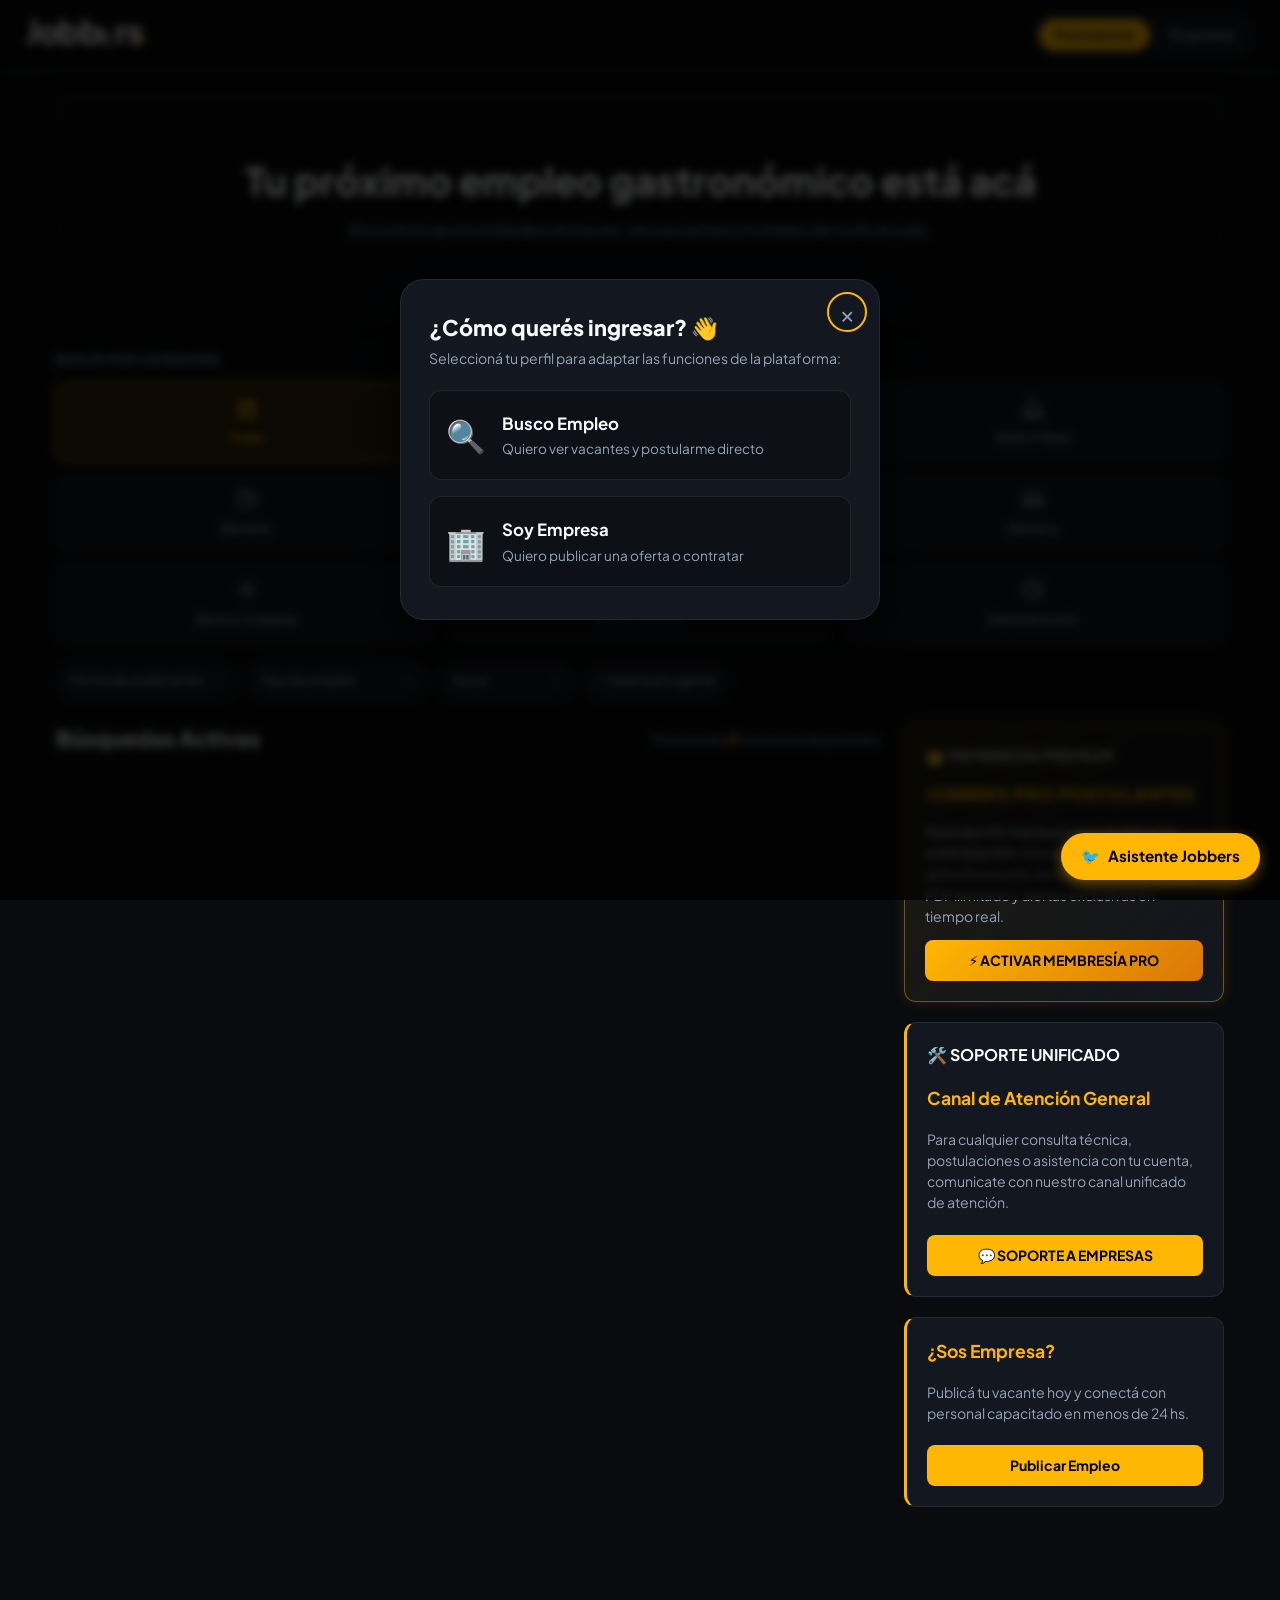
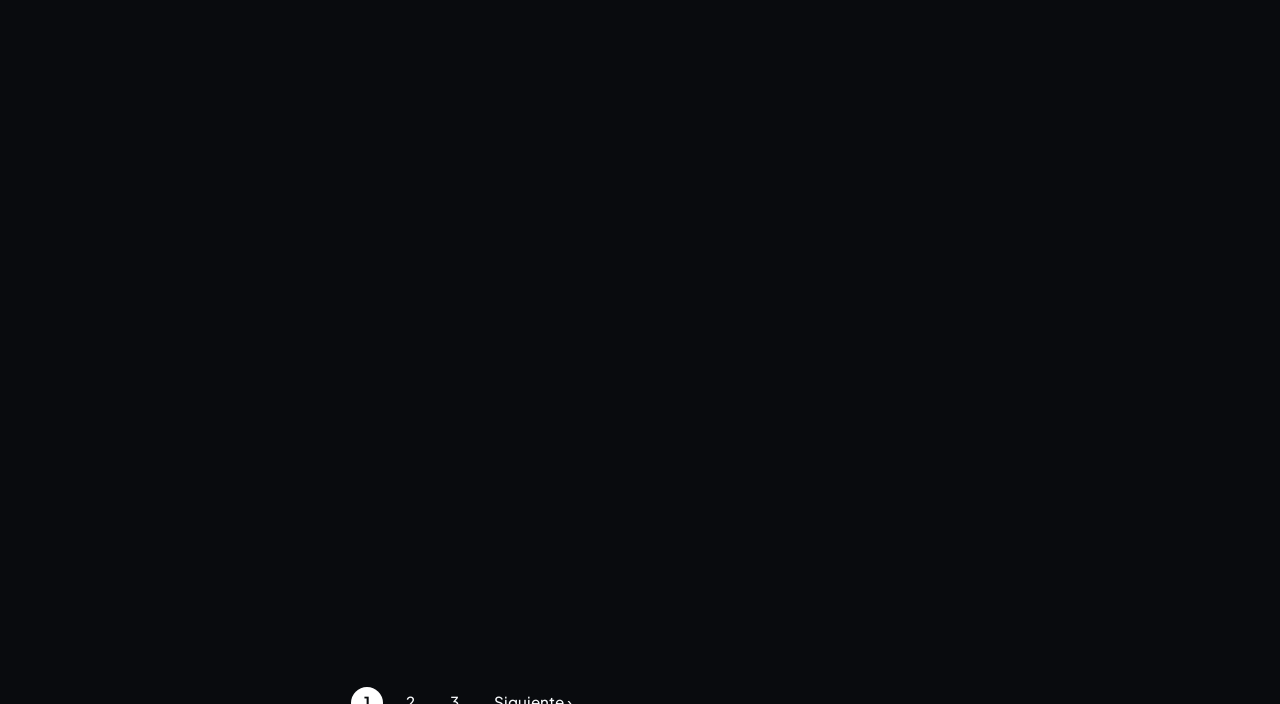
==== index.html @ d23fd9e4 "Update index.html" ====
<!DOCTYPE html>
<html lang="es">
<head>
    <meta charset="UTF-8">
    <meta name="viewport" content="width=device-width, initial-scale=1.0">
    <meta name="theme-color" content="#f59e0b">
    <title>Jobbers | Portal de Empleo Gastronómico en Argentina</title>

    <!-- SEO Meta Tags -->
    <meta name="description" content="Encontrá y publicá empleos gastronómicos en Argentina. Oportunidades en cocina, salón, barismo y más. Conexión rápida entre perfiles y locales.">
    <meta name="robots" content="index, follow">
    <link rel="canonical" href="https://jobbers.com.ar/">
    <link rel="icon" href="favicon.ico" type="image/x-icon">

    <!-- Open Graph / Facebook -->
    <meta property="og:type" content="website">
    <meta property="og:url" content="https://jobbers.com.ar/">
    <meta property="og:title" content="Jobbers - Portal de Empleo Gastronómico">
    <meta property="og:description" content="Conectá con las mejores ofertas laborales o contratá personal calificado para tu local gastronómico.">
    <meta property="og:image" content="https://jobbers.com.ar/img/og-image.jpg">
    <meta property="og:locale" content="es_AR">

    <!-- Twitter -->
    <meta name="twitter:card" content="summary_large_image">
    <meta name="twitter:title" content="Jobbers - Portal de Empleo Gastronómico">
    <meta name="twitter:description" content="Búsquedas activas de empleo y talento gastronómico en Argentina.">
    <meta name="twitter:image" content="https://jobbers.com.ar/img/og-image.jpg">

    <!-- Styles & Fonts -->
    <link rel="preconnect" href="https://fonts.googleapis.com">
    <link rel="preconnect" href="https://fonts.gstatic.com" crossorigin>
    <link href="https://fonts.googleapis.com/css2?family=Plus+Jakarta+Sans:wght@400;500;600;700;800&display=swap" rel="stylesheet">
    <link rel="stylesheet" href="css/styles.css">

    <!-- Schema.org -->
    <script type="application/ld+json">
    {
      "@context": "https://schema.org",
      "@type": "WebSite",
      "name": "Jobbers",
      "url": "https://jobbers.com.ar/"
    }
    </script>
</head>
<body>

    <header class="navbar">
        <!-- LOGO JOBBERS VECTORIAL EXACTO -->
        <a href="/" class="brand-logo" aria-label="Inicio Jobbers">
            <svg class="logo-jobbers-svg" viewBox="0 0 460 110" fill="none" xmlns="http://www.w3.org/2000/svg" role="img" aria-label="Jobbers Logo">
                <!-- Texto "Jobb" -->
                <text x="5" y="82" font-family="'Plus Jakarta Sans', sans-serif" font-weight="800" font-size="94" fill="#FFFFFF" letter-spacing="-2">Jobb</text>
                
                <!-- Letra "e" como Lupa vectorizada con siluetas adentro -->
                <g transform="translate(205, 26)">
                    <!-- Mango de la lupa -->
                    <path d="M 32 44 L 43 58" stroke="#FFFFFF" stroke-width="9" stroke-linecap="round" />
                    <!-- Círculo exterior de la lupa -->
                    <circle cx="21" cy="30" r="15" stroke="#FFFFFF" stroke-width="7" fill="none"/>
                    <!-- Silueta Central de Personas -->
                    <circle cx="21" cy="25" r="3.2" fill="#FFFFFF"/>
                    <path d="M 16 36 C 16 32, 26 32, 26 36 Z" fill="#FFFFFF"/>
                    <!-- Silueta Izquierda -->
                    <circle cx="12" cy="27" r="2.4" fill="#FFFFFF"/>
                    <path d="M 8 35 C 8 32, 16 32, 16 35 Z" fill="#FFFFFF"/>
                    <!-- Silueta Derecha -->
                    <circle cx="30" cy="27" r="2.4" fill="#FFFFFF"/>
                    <path d="M 26 35 C 26 32, 34 32, 34 35 Z" fill="#FFFFFF"/>
                </g>
                
                <!-- Texto "rs" -->
                <text x="262" y="82" font-family="'Plus Jakarta Sans', sans-serif" font-weight="800" font-size="94" fill="#FFFFFF" letter-spacing="-2">rs</text>
                
                <!-- Cuadrado Ámbar final -->
                <rect x="334" y="60" width="16" height="16" fill="#FFB703" rx="2"/>
            </svg>
        </a>

        <div class="mode-switch-container" role="tablist" aria-label="Modo de usuario">
            <button type="button" class="mode-btn active" id="btn-mode-postulante" role="tab" aria-selected="true" aria-controls="view-postulante" data-action="switch-mode" data-mode="postulante">
                Postulantes
            </button>
            <button type="button" class="mode-btn" id="btn-mode-empresa" role="tab" aria-selected="false" aria-controls="view-empresa" data-action="switch-mode" data-mode="empresa">
                Empresas
            </button>
        </div>
    </header>

    <main class="container">

        <!-- VISTA POSTULANTE -->
        <div id="view-postulante" class="view-section active-view" role="tabpanel" aria-labelledby="btn-mode-postulante">

            <section class="hero-postulante">
                <h1>Tu próximo empleo gastronómico está acá</h1>
                <p>Encontrá oportunidades en bares, restaurantes y hoteles de todo el país.</p>
            </section>

            <!-- SECCIÓN CATEGORÍAS -->
            <section class="categories-section" aria-labelledby="cat-title">
                <h2 id="cat-title" class="categories-title">BUSCÁ POR CATEGORÍA</h2>
                <div class="categories-grid" role="toolbar" aria-label="Filtro por categoría">

                    <button type="button" class="category-card active" data-category="todas" aria-pressed="true">
                        <svg class="cat-icon" viewBox="0 0 24 24" fill="none" stroke="currentColor" stroke-width="2" stroke-linecap="round" stroke-linejoin="round" aria-hidden="true">
                            <rect x="3" y="3" width="7" height="7" rx="1"></rect>
                            <rect x="14" y="3" width="7" height="7" rx="1"></rect>
                            <rect x="14" y="14" width="7" height="7" rx="1"></rect>
                            <rect x="3" y="14" width="7" height="7" rx="1"></rect>
                        </svg>
                        <span>Todas</span>
                    </button>

                    <button type="button" class="category-card" data-category="Cocina" aria-pressed="false">
                        <svg class="cat-icon" viewBox="0 0 24 24" fill="none" stroke="currentColor" stroke-width="2" stroke-linecap="round" stroke-linejoin="round" aria-hidden="true">
                            <path d="M18 2v20M6 2v6a3 3 0 0 0 6 0V2M9 11v11"></path>
                        </svg>
                        <span>Cocina</span>
                    </button>

                    <button type="button" class="category-card" data-category="Salón" aria-pressed="false">
                        <svg class="cat-icon" viewBox="0 0 24 24" fill="none" stroke="currentColor" stroke-width="2" stroke-linecap="round" stroke-linejoin="round" aria-hidden="true">
                            <path d="M2 18a10 10 0 0 1 20 0H2z"></path>
                            <path d="M12 4a2 2 0 1 0 0-4 2 2 0 0 0 0 4z"></path>
                            <path d="M4 21h16"></path>
                        </svg>
                        <span>Salón / Mozo</span>
                    </button>

                    <button type="button" class="category-card" data-category="Barismo" aria-pressed="false">
                        <svg class="cat-icon" viewBox="0 0 24 24" fill="none" stroke="currentColor" stroke-width="2" stroke-linecap="round" stroke-linejoin="round" aria-hidden="true">
                            <path d="M17 8h1a4 4 0 1 1 0 8h-1"></path>
                            <path d="M3 8h14v9a4 4 0 0 1-4 4H7a4 4 0 0 1-4-4V8z"></path>
                            <line x1="6" y1="2" x2="6" y2="4"></line>
                            <line x1="10" y1="2" x2="10" y2="4"></line>
                            <line x1="14" y1="2" x2="14" y2="4"></line>
                        </svg>
                        <span>Barismo</span>
                    </button>

                    <button type="button" class="category-card" data-category="Bartender" aria-pressed="false">
                        <svg class="cat-icon" viewBox="0 0 24 24" fill="none" stroke="currentColor" stroke-width="2" stroke-linecap="round" stroke-linejoin="round" aria-hidden="true">
                            <polygon points="12 15 3 3 21 3 12 15"></polygon>
                            <line x1="12" y1="15" x2="12" y2="21"></line>
                            <line x1="8" y1="21" x2="16" y2="21"></line>
                        </svg>
                        <span>Bartender</span>
                    </button>

                    <button type="button" class="category-card" data-category="Delivery" aria-pressed="false">
                        <svg class="cat-icon" viewBox="0 0 24 24" fill="none" stroke="currentColor" stroke-width="2" stroke-linecap="round" stroke-linejoin="round" aria-hidden="true">
                            <circle cx="5.5" cy="17.5" r="2.5"></circle>
                            <circle cx="18.5" cy="17.5" r="2.5"></circle>
                            <path d="M15 6h4l3 5v7h-2"></path>
                            <path d="M9 17.5h7"></path>
                            <path d="M3 17.5H2V10l3-4h6v11.5"></path>
                        </svg>
                        <span>Delivery</span>
                    </button>

                    <button type="button" class="category-card" data-category="Limpieza" aria-pressed="false">
                        <svg class="cat-icon" viewBox="0 0 24 24" fill="none" stroke="currentColor" stroke-width="2" stroke-linecap="round" stroke-linejoin="round" aria-hidden="true">
                            <path d="M12 3v3m0 12v3M3 12h3m12 0h3"></path>
                            <path d="M12 7.5a4.5 4.5 0 1 0 0 9 4.5 4.5 0 0 0 0-9z"></path>
                        </svg>
                        <span>Bacha / Limpieza</span>
                    </button>

                    <button type="button" class="category-card" data-category="RRHH" aria-pressed="false">
                        <svg class="cat-icon" viewBox="0 0 24 24" fill="none" stroke="currentColor" stroke-width="2" stroke-linecap="round" stroke-linejoin="round" aria-hidden="true">
                            <rect x="2" y="7" width="20" height="14" rx="2" ry="2"></rect>
                            <path d="M16 21V5a2 2 0 0 0-2-2h-4a2 2 0 0 0-2 2v16"></path>
                        </svg>
                        <span>RRHH / Gestión</span>
                    </button>

                    <button type="button" class="category-card" data-category="Administración" aria-pressed="false">
                        <svg class="cat-icon" viewBox="0 0 24 24" fill="none" stroke="currentColor" stroke-width="2" stroke-linecap="round" stroke-linejoin="round" aria-hidden="true">
                            <path d="M21.21 15.89A10 10 0 1 1 8 2.83"></path>
                            <path d="M22 12A10 10 0 0 0 12 2v10z"></path>
                        </svg>
                        <span>Administración</span>
                    </button>

                </div>
            </section>

            <!-- BARRA DE FILTROS ESTILO CHIPS -->
            <div class="jobbers-filters-bar" id="bar-filtros-chips">
                <select id="filtro-fecha" class="chip-select" aria-label="Filtrar por fecha de publicación">
                    <option value="todas">Fecha de publicación</option>
                    <option value="24h">Últimas 24 horas</option>
                    <option value="7d">Última semana</option>
                    <option value="30d">Último mes</option>
                </select>

                <select id="filtro-jornada" class="chip-select" aria-label="Filtrar por tipo de empleo">
                    <option value="todas">Tipo de empleo</option>
                    <option value="full time">Full Time</option>
                    <option value="part time">Part Time</option>
                    <option value="fines de semana">Fines de Semana</option>
                    <option value="por turno">Por Turno / A convenir</option>
                    <option value="eventual">Eventual / Extra</option>
                </select>

                <select id="filtro-turno" class="chip-select" aria-label="Filtrar por turno">
                    <option value="todos">Turno</option>
                    <option value="mañana">Turno Mañana</option>
                    <option value="tarde">Turno Tarde</option>
                    <option value="noche">Turno Noche</option>
                    <option value="cortado">Turno Cortado</option>
                    <option value="rotativo">Rotativo</option>
                    <option value="convenir">A convenir</option>
                </select>

                <button type="button" id="chip-urgente" class="chip-btn" data-active="false">
                    ⚡ Solicitud urgente
                </button>

                <button type="button" id="btn-limpiar-chips" class="chip-btn chip-btn-reset" style="display: none;">
                    ✕ Limpiar filtros
                </button>
            </div>

            <!-- BÚSQUEDAS ACTIVAS & SIDEBAR -->
            <div class="main-layout">
                <div class="jobs-container">
                    <div class="jobs-header">
                        <h2>Búsquedas Activas</h2>
                        <span class="jobs-count">Mostrando <strong id="cant-vacantes">0</strong> vacantes disponibles</span>
                    </div>

                    <div class="job-list" id="grid-vacantes" aria-live="polite" aria-busy="false"></div>

                    <!-- CONTENEDOR DE PAGINACIÓN -->
                    <nav class="pagination-container" id="pagination-container" aria-label="Paginación de vacantes"></nav>
                </div>

                <aside class="sidebar">

                    <!-- WIDGET MEMBRESÍA PREMIUM POSTULANTES -->
                    <div class="sidebar-widget widget-pro">
                        <span class="badge-pro">👑 MEMBRESÍA PREMIUM</span>
                        <h3 class="pro-title">JOBBERS PRO POSTULANTES</h3>
                        <p class="pro-text">
                            <strong>Suscripción mensual para acelerar tu contratación:</strong> Ubicación prioritaria en la grilla destacada, acceso al Creador de CV PDF ilimitado y alertas exclusivas en tiempo real.
                        </p>
                        <a href="https://wa.me/5493513080197?text=Hola!%20Quiero%20activar%20la%20Membres%C3%ADa%20Premium%20Jobbers%20Pro" 
                           target="_blank" 
                           rel="noopener noreferrer" 
                           class="btn-destacar-pro">
                            ⚡ ACTIVAR MEMBRESÍA PRO
                        </a>
                    </div>

                    <!-- SOPORTE UNIFICADO (SOPORTE A EMPRESAS) -->
                    <div class="sidebar-widget widget-accent-amber">
                        <span class="badge-pro badge-amber font-bold">🛠️ SOPORTE UNIFICADO</span>
                        <h3 class="text-amber mb-1 text-md mt-1">Canal de Atención General</h3>
                        <p class="text-secondary text-sm mb-2">
                            Para cualquier consulta técnica, postulaciones o asistencia con tu cuenta, comunicate con nuestro canal unificado de atención.
                        </p>
                        <a href="https://wa.me/5493513080197?text=Hola%2C%20necesito%20asistencia%20en%20Jobbers." target="_blank" rel="noopener noreferrer" class="btn-amber btn-block text-center font-bold">
                            💬 SOPORTE A EMPRESAS
                        </a>
                    </div>

                    <div class="sidebar-widget widget-accent-amber">
                        <h3 class="text-amber mb-1 text-md">¿Sos Empresa?</h3>
                        <p class="text-secondary text-sm mb-2">Publicá tu vacante hoy y conectá con personal capacitado en menos de 24 hs.</p>
                        <button type="button" class="btn-amber btn-block" data-action="switch-mode" data-mode="empresa">Publicar Empleo</button>
                    </div>

                </aside>
            </div>

            <section class="banner-patrocinado">
                <span class="tag-patrocinado">ESPACIO PATROCINADO / DESTACADO</span>
                <h3 class="titulo-patrocinado">¡Promocioná tus cursos, indumentaria o herramientas gastronómicas acá!</h3>
                <p class="bajada-patrocinado">Llegá de forma directa a cientos de restaurantes, bares y cocineros de Córdoba.</p>
                <a href="https://wa.me/5493513080197?text=Hola!%20Quisiera%20consultar%20sobre%20los%20espacios%20publicitarios%20en%20Jobbers" 
                   target="_blank" 
                   rel="noopener noreferrer" 
                   class="btn-consultar-publicidad">
                    💬 CONSULTAR ESPACIO PUBLICITARIO
                </a>
            </section>

            <div class="adsense-placeholder mt-4 mb-4" role="region" aria-label="Publicidad patrocinada">
                [ Anuncio AdSense ]
            </div>

            <section class="blog-section">
                <div class="blog-header">
                    <h3>Blog & Recursos Gastronómicos</h3>
                    <a href="blog.html" class="text-amber font-semibold text-sm">Ver todos los artículos &rarr;</a>
                </div>

                <div class="blog-grid">
                    <article class="blog-card">
                        <div>
                            <span class="blog-tag">Consejos CV</span>
                            <h4>Cómo armar un CV gastronómico de alto impacto</h4>
                            <p>Destacá tus habilidades clave en cocina, barra o salón para conseguir entrevistas más rápido.</p>
                        </div>
                        <a href="blog.html" class="blog-read-more" aria-label="Leer más sobre cómo armar un CV gastronómico">Leer artículo &rarr;</a>
                    </article>

                    <article class="blog-card">
                        <div>
                            <span class="blog-tag">Entrevistas</span>
                            <h4>Claves para responder con éxito la prueba técnica en cocina</h4>
                            <p>Estrategias efectivas para desenvolverte bajo presión durante una prueba en servicio real.</p>
                        </div>
                        <a href="blog.html" class="blog-read-more" aria-label="Leer más sobre claves de prueba técnica">Leer artículo &rarr;</a>
                    </article>

                    <article class="blog-card">
                        <div>
                            <span class="blog-tag">Novedades</span>
                            <h4>Guía de sueldos y escalas salariales del rubro</h4>
                            <p>Conocé los valores de referencia actualizados para cada puesto y especialidad del sector.</p>
                        </div>
                        <a href="blog.html" class="blog-read-more" aria-label="Leer más sobre guía de sueldos">Leer artículo &rarr;</a>
                    </article>
                </div>
            </section>

        </div>

        <!-- VISTA EMPRESA -->
        <div id="view-empresa" class="view-section" role="tabpanel" aria-labelledby="btn-mode-empresa" hidden>

            <section class="hero-empresa">
                <div>
                    <h2 class="text-xl mb-1">Contratá personal gastronómico calificado rápido</h2>
                    <p class="text-secondary mb-2">Publicá tus ofertas de empleo y accedé a la base de perfiles verificados de tu ciudad.</p>
                    <ul class="text-secondary text-sm pl-4">
                        <li>Publicación express en 2 minutos.</li>
                        <li>Contacto directo por WhatsApp con candidatos.</li>
                        <li>Servicios PRO: Vacantes Fijadas, Solicitud Urgente y Difusión Express.</li>
                    </ul>
                </div>

                <div class="express-form-card">
                    <h3>Publicación Rápida</h3>
                    <p class="text-sm text-secondary mb-2">Publicá tu búsqueda en segundos sin crear cuenta ni formularios largos.</p>

                    <form id="form-publicacion-express" class="flex-col gap-2" action="publicar_vacante.php" method="POST">
                        <div>
                            <label for="exp-empresa" class="sr-only">Nombre de tu local o establecimiento gastronómico</label>
                            <input type="text" id="exp-empresa" name="empresa" class="input-dark w-full" placeholder="Nombre de tu local / Gastronómico" required aria-required="true" autocomplete="organization">
                        </div>

                        <div>
                            <label for="exp-telefono" class="sr-only">Número de WhatsApp de contacto</label>
                            <input type="tel" id="exp-telefono" name="telefono" class="input-dark w-full" placeholder="Tu WhatsApp de contacto (ej: 3511234567)" required aria-required="true" autocomplete="tel" inputmode="tel">
                        </div>

                        <!-- SELECTOR MEJORADO DE PUESTOS -->
                        <div>
                            <label for="exp-puesto" class="sr-only">Seleccionar puesto requerido</label>
                            <select id="exp-puesto" name="puesto" class="input-dark w-full" required aria-required="true">
                                <option value="" disabled selected>Puesto que necesitás</option>
                                
                                <optgroup label="👨‍🍳 Cocina y Producción">
                                    <option value="Chef / Chef Ejecutivo">Chef / Chef Ejecutivo</option>
                                    <option value="Cocinero / Cocinera">Cocinero / Cocinera</option>
                                    <option value="Ayudante de Cocina">Ayudante de Cocina</option>
                                    <option value="Pizzero / Maestro Pastero">Pizzero / Maestro Pastero</option>
                                    <option value="Parrillero">Parrillero</option>
                                    <option value="SushiMan / SushiWoman">SushiMan / SushiWoman</option>
                                    <option value="Pastelero / Panadero">Pastelero / Panadero</option>
                                </optgroup>

                                <optgroup label="🍷 Salón y Atención">
                                    <option value="Mozo / Camarera">Mozo / Camarera</option>
                                    <option value="Comis / Adicionista">Comis / Adicionista</option>
                                    <option value="Hostess / Recepcionista">Hostess / Recepcionista</option>
                                    <option value="Cajero / Atención al Público">Cajero / Atención al Público</option>
                                </optgroup>

                                <optgroup label="☕ Barra y Bebidas">
                                    <option value="Bartender / Barman">Bartender / Barman</option>
                                    <option value="Barista">Barista</option>
                                    <option value="Barback / Ayudante de Barra">Barback / Ayudante de Barra</option>
                                </optgroup>

                                <optgroup label="🧹 Operaciones y Servicios">
                                    <option value="Bachero / Limpieza">Bachero / Limpieza</option>
                                    <option value="Delivery / Cadete">Delivery / Cadete</option>
                                    <option value="Personal de Mantenimiento">Personal de Mantenimiento</option>
                                </optgroup>

                                <optgroup label="💼 Gestión y Administración">
                                    <option value="Encargado / Mánager">Encargado / Mánager</option>
                                    <option value="Jefe de Salón / Maitre">Jefe de Salón / Maitre</option>
                                    <option value="Control de Stock / Compras">Control de Stock / Compras</option>
                                </optgroup>

                                <optgroup label="📌 Otros">
                                    <option value="Otro puesto">Otro puesto (especificar en descripción)</option>
                                </optgroup>
                            </select>
                        </div>

                        <!-- SELECTOR MEJORADO DE ZONAS -->
                        <div>
                            <label for="exp-zona" class="sr-only">Seleccionar zona o barrio</label>
                            <select id="exp-zona" name="zona" class="input-dark w-full" required aria-required="true">
                                <option value="" disabled selected>Zona / Barrio</option>
                                
                                <optgroup label="📍 Córdoba Capital - Centro y Corredor Gastronómico">
                                    <option value="Nueva Córdoba">Nueva Córdoba</option>
                                    <option value="Güemes">Güemes</option>
                                    <option value="Centro">Centro</option>
                                    <option value="General Paz">General Paz</option>
                                    <option value="Alta Córdoba">Alta Córdoba</option>
                                </optgroup>

                                <optgroup label="📍 Córdoba Capital - Zona Norte">
                                    <option value="Cerro de las Rosas / Urca">Cerro de las Rosas / Urca</option>
                                    <option value="Argüello / Villa Belgrano">Argüello / Villa Belgrano</option>
                                    <option value="Los Boulevards / Recta Martinoli">Los Boulevards / Recta Martinoli</option>
                                </optgroup>

                                <optgroup label="📍 Córdoba Capital - Oeste, Sur y Este">
                                    <option value="Alberdi / Alto Alberdi">Alberdi / Alto Alberdi</option>
                                    <option value="Barrio Jardín / San Fernando">Barrio Jardín / San Fernando</option>
                                    <option value="San Vicente / Empalme">San Vicente / Empalme</option>
                                </optgroup>

                                <optgroup label="⛰️ Sierras Chicas">
                                    <option value="Villa Allende">Villa Allende</option>
                                    <option value="Mendiolaza / Unquillo">Mendiolaza / Unquillo</option>
                                    <option value="La Calera">La Calera</option>
                                </optgroup>

                                <optgroup label="⛰️ Valle de Punilla">
                                    <option value="Villa Carlos Paz">Villa Carlos Paz</option>
                                    <option value="Santa María de Punilla / Cosquín">Santa María de Punilla / Cosquín</option>
                                    <option value="La Falda / Valle Hermoso">La Falda / Valle Hermoso</option>
                                </optgroup>

                                <optgroup label="📌 Otras Zonas">
                                    <option value="Gran Córdoba / Interior">Gran Córdoba / Interior de la provincia</option>
                                    <option value="Otra zona / Barrio">Otra zona no expresada</option>
                                </optgroup>
                            </select>
                        </div>

                        <div class="flex-row gap-1">
                            <div class="flex-1">
                                <label for="exp-turno" class="sr-only">Seleccionar turno</label>
                                <select id="exp-turno" name="turno" class="input-dark w-full" required aria-required="true">
                                    <option value="" disabled selected>Turno</option>
                                    <option value="Turno Mañana">Turno Mañana</option>
                                    <option value="Turno Tarde">Turno Tarde</option>
                                    <option value="Turno Noche">Turno Noche</option>
                                    <option value="Turno Cortado">Turno Cortado</option>
                                    <option value="Rotativo">Rotativo</option>
                                    <option value="Otro / A convenir">Otro / A convenir</option>
                                </select>
                            </div>

                            <div class="flex-1">
                                <label for="exp-jornada" class="sr-only">Seleccionar tipo de jornada</label>
                                <select id="exp-jornada" name="jornada" class="input-dark w-full" required aria-required="true">
                                    <option value="" disabled selected>Jornada</option>
                                    <option value="Full Time">Full Time</option>
                                    <option value="Part Time">Part Time</option>
                                    <option value="Fines de Semana">Fines de Semana</option>
                                    <option value="Eventual / Extra">Eventual / Extra</option>
                                    <option value="Otra / A convenir">Otra / A convenir</option>
                                </select>
                            </div>
                        </div>

                        <div>
                            <label for="exp-descripcion" class="sr-only">Detalles o requisitos de la propuesta</label>
                            <textarea id="exp-descripcion" name="descripcion" class="input-dark w-full" rows="3" placeholder="Detalles de la búsqueda / Requisitos (Opcional)"></textarea>
                        </div>

                        <div class="checkbox-pro-option mt-1">
                            <label class="flex-row items-center gap-1 text-xs text-amber cursor-pointer">
                                <input type="checkbox" name="solicitud_urgente" value="1">
                                <span>⚡ Marcar como Solicitud Urgente (Destacado Pro)</span>
                            </label>
                        </div>

                        <button type="submit" class="btn-amber w-full mt-1 font-bold p-3">Publicar Búsqueda 🚀</button>
                    </form>
                </div>
            </section>

            <section id="seccion-talentos" class="mt-4">
                <div class="flex-row justify-between items-center mb-2">
                    <h3>Talento Gastronómico Disponible</h3>
                    <span class="badge-pro text-xs">GRILLA TALENTO PRO</span>
                </div>

                <div class="talent-grid">
                    <article class="talent-card card-pro">
                        <span class="talent-badge-pro">TALENTO PRO</span>
                        <div class="talent-avatar">
                            <img src="img/talentos/Mariano G..webp" alt="Foto de Mariano G." loading="lazy" decoding="async" onerror="this.onerror=null; this.src='https://ui-avatars.com/api/?name=Mariano+G&background=1e293b&color=f59e0b&bold=true';">
                        </div>
                        <h4>Mariano G.</h4>
                        <p class="text-xs text-amber">Jefe de Cocina / Chef</p>
                        <p class="text-xs text-secondary mt-1">8 años de exp. • CABA</p>
                        <button type="button" class="btn-green w-full mt-2 text-xs p-1 btn-ver-talento" data-talent-id="mariano-g" aria-label="Ver perfil completo de Mariano G.">Ver Perfil</button>
                    </article>

                    <article class="talent-card card-pro">
                        <span class="talent-badge-pro">TALENTO PRO</span>
                        <div class="talent-avatar">
                            <img src="img/talentos/Sofia R..webp" alt="Foto de Sofia R." loading="lazy" decoding="async" onerror="this.onerror=null; this.src='https://ui-avatars.com/api/?name=Sofia+R&background=1e293b&color=f59e0b&bold=true';">
                        </div>
                        <h4>Sofia R.</h4>
                        <p class="text-xs text-amber">Barista Profesional</p>
                        <p class="text-xs text-secondary mt-1">Arte latte, Arte en café • Córdoba</p>
                        <button type="button" class="btn-green w-full mt-2 text-xs p-1 btn-ver-talento" data-talent-id="sofia-r" aria-label="Ver perfil completo de Sofia R.">Ver Perfil</button>
                    </article>

                    <article class="talent-card">
                        <div class="talent-avatar">
                            <img src="img/talentos/Lucas P..avif" alt="Foto de Lucas P." loading="lazy" decoding="async" onerror="this.onerror=null; this.src='https://ui-avatars.com/api/?name=Lucas+P&background=1e293b&color=f59e0b&bold=true';">
                        </div>
                        <h4>Lucas P.</h4>
                        <p class="text-xs text-amber">Encargado / Bartender</p>
                        <p class="text-xs text-secondary mt-1">Manejo de caja y stock • Rosario</p>
                        <button type="button" class="btn-green w-full mt-2 text-xs p-1 btn-ver-talento" data-talent-id="lucas-p" aria-label="Ver perfil completo de Lucas P.">Ver Perfil</button>
                    </article>
                </div>
            </section>

            <section class="banner-patrocinado mt-4">
                <span class="tag-patrocinado">ESPACIO PATROCINADO / DESTACADO</span>
                <h3 class="titulo-patrocinado">¡Promocioná tu equipamiento, vajilla o insumos para gastronomía!</h3>
                <p class="bajada-patrocinado">Conectá de forma directa con los dueños, gerentes y encargados de restaurantes y bares de Córdoba.</p>
                <a href="https://wa.me/5493513080197?text=Hola!%20Quisiera%20consultar%20sobre%20los%20espacios%20publicitarios%20en%20Jobbers" 
                   target="_blank" 
                   rel="noopener noreferrer" 
                   class="btn-consultar-publicidad">
                    💬 CONSULTAR ESPACIO PUBLICITARIO
                </a>
            </section>

            <section class="empresa-bottom-grid mt-4">
                <!-- WIDGET MEMBRESÍA PREMIUM EMPRESAS -->
                <div class="sidebar-widget widget-accent-green">
                    <span class="badge-pro badge-green font-bold">⭐ PLANES & MEMBRESÍAS B2B</span>
                    <h3 class="text-green mb-1 text-md mt-1">Membresía Corporativa Premium</h3>
                    <p class="text-secondary text-sm mb-2">
                        <strong>Suscripción exclusiva para gastronómicos:</strong> vacantes fijadas en portada, difusión prioritaria 24 hs y reclutamiento a medida para tu local.
                    </p>
                    <a href="https://wa.me/5493513080197?text=Hola%2C%20quisiera%20consultar%20las%20membres%C3%ADas%20premium%20y%20planes%20para%20Empresas." 
                       target="_blank" 
                       rel="noopener noreferrer" 
                       class="btn-green btn-block text-center font-bold mb-2">
                        VER PLANES PREMIUM
                    </a>
                </div>

                <!-- SOPORTE A EMPRESAS (CANAL UNIFICADO) -->
                <div class="sidebar-widget widget-accent-green">
                    <span class="badge-pro badge-green font-bold">🛠️ SOPORTE TÉCNICO B2B</span>
                    <h3 class="text-green mb-1 text-md mt-1">Asistencia Directa a Empleadores</h3>
                    <p class="text-secondary text-sm mb-2">
                        ¿Dudas al publicar tu aviso, gestionar candidatos o requerir facturación? Contactate con nuestro canal unificado al instante.
                    </p>
                    <a href="https://wa.me/5493513080197?text=Hola%2C%20soy%20una%20Empresa%20y%20necesito%20asistencia%20en%20Jobbers." 
                       target="_blank" 
                       rel="noopener noreferrer" 
                       class="btn-green btn-block text-center font-bold">
                        💬 SOPORTE A EMPRESAS
                    </a>
                </div>
            </section>

        </div>

        <!-- SECCIÓN QUIÉNES SOMOS -->
        <section class="quienes-somos-section mt-4 mb-4" id="quienes-somos" aria-labelledby="quienes-somos-title">
            <div class="quienes-somos-container text-center mb-3">
                <span class="badge-pro badge-amber font-bold">SOBRE NOSOTROS</span>
                <h2 id="quienes-somos-title" class="text-xl text-amber mt-1">Impulsando el Ecosistema Gastronómico</h2>
                <p class="text-secondary text-sm max-w-2xl mx-auto mt-1">
                    Nacimos para transformar la búsqueda de empleo y la contratación en el sector gastronómico, eliminando intermediarios y conectando talento real con locales gastronómicos.
                </p>
            </div>

            <div class="quienes-somos-grid">
                <div class="quienes-card">
                    <div class="quienes-icon" aria-hidden="true">🎯</div>
                    <h3>Nuestra Misión</h3>
                    <p>Agilizar las contrataciones en cocinas, salones y barras mediante un proceso simple, directo y adaptado al ritmo de la gastronomía actual.</p>
                </div>

                <div class="quienes-card">
                    <div class="quienes-icon" aria-hidden="true">🤝</div>
                    <h3>Contacto Directo</h3>
                    <p>Eliminamos los formularios eternos: conectamos a los postulantes directamente por WhatsApp con los encargados y dueños de locales.</p>
                </div>

                <div class="quienes-card">
                    <div class="quienes-icon" aria-hidden="true">🔥</div>
                    <h3>100% Especializados</h3>
                    <p>No somos un portal multirrubro generalista. Entendemos los turnos, puestos y exigencias específicas del sector gastronómico.</p>
                </div>
            </div>
        </section>

    </main>

    <!-- FOOTER MODULAR ESTRUCTURADO -->
    <footer class="jobbers-footer">
        <div class="footer-container">
            <div class="footer-col">
                <h3 class="footer-title">Para Postulantes</h3>
                <ul class="footer-links">
                    <li><a href="#grid-vacantes" data-action="buscar-empleos">Buscar Empleos</a></li>
                    <li><a href="#" data-action="cargar-cv">Creador de CV PDF</a></li>
                    <li><a href="https://wa.me/5493513080197?text=Hola!%20Quiero%20sumarme%20a%20Jobbers%20Pro" target="_blank" rel="noopener noreferrer">Jobbers Pro Postulantes</a></li>
                    <li><a href="blog.html" data-action="consejos-entrevista">Consejos de Entrevista</a></li>
                </ul>
            </div>

            <div class="footer-col">
                <h3 class="footer-title">Para Empresas</h3>
                <ul class="footer-links">
                    <li><a href="#form-publicacion-express" data-action="publicar-vacantes">Publicar Vacantes</a></li>
                    <li><a href="#seccion-talentos" data-action="buscar-talentos">Grilla de Talentos Pro</a></li>
                    <li><a href="https://wa.me/5493513080197?text=Hola!%20Quiero%20consultar%20los%20planes%20de%20reclutamiento%20Pro" target="_blank" rel="noopener noreferrer">Planes de Reclutamiento</a></li>
                </ul>
            </div>

            <div class="footer-col">
                <h3 class="footer-title">Soporte & Recursos</h3>
                <ul class="footer-links">
                    <li><a href="#quienes-somos">Quiénes Somos</a></li>
                    <li><a href="blog.html" data-action="blog">Blog Gastronómico</a></li>
                    <li><a href="#" data-action="centro-ayuda">Centro de Ayuda</a></li>
                    <li><a href="https://wa.me/5493513080197?text=Contacto%20B2B%20Jobbers" target="_blank" rel="noopener noreferrer">Soporte a Empresas</a></li>
                    <li><a href="#" data-action="terminos">Términos y Condiciones</a></li>
                </ul>
            </div>
        </div>
    </footer>

    <nav class="bottom-nav" aria-label="Navegación inferior móvil">
        <button type="button" class="bottom-nav-item active" aria-selected="true" data-action="switch-mode" data-mode="postulante">
            <span aria-hidden="true">🔍</span>
            <span>Buscar</span>
        </button>
        <button type="button" class="bottom-nav-item" aria-selected="false" data-action="switch-mode" data-mode="empresa">
            <span aria-hidden="true">📢</span>
            <span>Publicar</span>
        </button>
        <a href="blog.html" class="bottom-nav-item">
            <span aria-hidden="true">📰</span>
            <span>Blog</span>
        </a>
    </nav>

    <!-- Modal Selector de Perfil -->
    <div id="modal-role-selector" class="modal-overlay" role="dialog" aria-modal="true" aria-labelledby="modal-role-title" hidden>
        <div class="modal-box modal-welcome-card">
            <button type="button" class="modal-close-btn" id="btn-close-role-modal" aria-label="Cerrar modal de selección">&times;</button>
            
            <h2 id="modal-role-title" class="welcome-title">¿Cómo querés ingresar? 👋</h2>
            <p class="welcome-subtitle">Seleccioná tu perfil para adaptar las funciones de la plataforma:</p>

            <div class="modal-welcome-options">
                <button type="button" class="welcome-option-card" data-action="init-mode" data-mode="postulante" data-role="postulante">
                    <span class="welcome-option-icon" aria-hidden="true">🔍</span>
                    <div class="welcome-option-content">
                        <span class="welcome-option-title">Busco Empleo</span>
                        <span class="welcome-option-desc">Quiero ver vacantes y postularme directo</span>
                    </div>
                </button>

                <button type="button" class="welcome-option-card" data-action="init-mode" data-mode="empresa" data-role="empresa">
                    <span class="welcome-option-icon" aria-hidden="true">🏢</span>
                    <div class="welcome-option-content">
                        <span class="welcome-option-title">Soy Empresa</span>
                        <span class="welcome-option-desc">Quiero publicar una oferta o contratar</span>
                    </div>
                </button>
            </div>
        </div>
    </div>

    <!-- MODAL VER TALENTO -->
    <div id="modal-talento" class="modal-overlay" role="dialog" aria-modal="true" aria-labelledby="modal-talento-nombre" tabindex="-1" hidden>
        <div class="modal-box modal-talento-box">
            <button type="button" class="modal-close-btn" id="btn-cerrar-modal-talento" aria-label="Cerrar detalles del candidato">&times;</button>
            <div class="modal-talento-header">
                <div class="talent-avatar talent-avatar-lg" id="modal-talento-avatar"></div>
                <div>
                    <h3 id="modal-talento-nombre"></h3>
                    <p class="text-amber font-semibold text-sm" id="modal-talento-puesto"></p>
                    <p class="text-secondary text-xs" id="modal-talento-ubicacion"></p>
                </div>
            </div>
            <div class="modal-talento-body">
                <p class="text-sm text-secondary mb-3" id="modal-talento-bio"></p>
                <div class="mb-3">
                    <strong class="text-xs text-amber uppercase block mb-1">Habilidades</strong>
                    <div id="modal-talento-skills" class="skills-tags"></div>
                </div>
                <div class="mb-3">
                    <strong class="text-xs text-amber uppercase block mb-1">Experiencia Destacada</strong>
                    <p class="text-xs text-secondary" id="modal-talento-exp"></p>
                </div>
            </div>
            <div class="modal-talento-footer">
                <a id="modal-talento-wa" href="#" target="_blank" rel="noopener noreferrer" class="btn-green w-full text-center block">Contactar por WhatsApp</a>
            </div>
        </div>
    </div>

    <script src="js/main.js" defer></script>
    <script src="js/chatbot.js"></script>
</body>
</html>
---- css/styles.css ----
@import url('https://fonts.googleapis.com/css2?family=Plus+Jakarta+Sans:wght@400;500;600;700;800;900&display=swap');

/* ==========================================================================
VARIABLES Y PALETA DE DISEÑO (SYSTEM TOKENIZED)
========================================================================== */
:root {
color-scheme: dark;

/* Paleta de colores */
--bg-main: #090B0E;
--bg-card: #13171F;
--bg-card-hover: #1A202C;
--bg-input: #0D1117;
--bg-glass: rgba(9, 11, 14, 0.88);

/* Acentos */
--accent-amber: #ffb703;
--accent-amber-glow: rgba(255, 183, 3, 0.15);
--primary-hover: #D97706;
--accent-green: #00e676;
--accent-green-glow: rgba(0, 230, 118, 0.15);
--accent-whatsapp: #25d366;
--red-urgent: #EF4444;

/* Textos */
--text-primary: #F8FAFC;
--text-secondary: #94A3B8;

/* Bordes, Sombras y Radio */
--border-color: rgba(255, 255, 255, 0.08);
--border-focus: rgba(255, 183, 3, 0.5);
--radius-sm: 8px;
--radius-md: 12px;
--radius-lg: 24px;
--radius-pill: 9999px;
--shadow-card: 0 10px 30px rgba(0, 0, 0, 0.5);
--shadow-glow: 0 0 15px rgba(255, 183, 3, 0.12);

/* Tipografía y Layout */
--font-main: 'Plus Jakarta Sans', system-ui, -apple-system, sans-serif;
--container-max-width: 1200px;

/* Transiciones */
--transition-fast: 0.2s cubic-bezier(0.4, 0, 0.2, 1);
--transition-bounce: 0.3s cubic-bezier(0.16, 1, 0.3, 1);
}

/* ==========================================================================
2. RESET Y ESTILOS BASE
========================================================================== */
*, *::before, *::after {
box-sizing: border-box;
margin: 0;
padding: 0;
}

html {
scroll-behavior: smooth;
-webkit-text-size-adjust: 100%;
text-size-adjust: 100%;
}

body {
background-color: var(--bg-main);
color: var(--text-primary);
font-family: var(--font-main);
line-height: 1.5;
-webkit-font-smoothing: antialiased;
-moz-osx-font-smoothing: grayscale;
overflow-x: hidden;
}

input, button, select, textarea {
font: inherit;
color: inherit;
appearance: none;
-webkit-appearance: none;
}

a {
color: inherit;
text-decoration: none;
}

button {
cursor: pointer;
border: none;
background: none;
}

:focus-visible {
outline: 2px solid var(--accent-amber);
outline-offset: 2px;
}

.job-title,
.sidebar-widget h3,
.sidebar-widget h4,
.titulo-patrocinado {
overflow-wrap: anywhere;
}

/* ==========================================================================
3. ESTRUCTURA Y LAYOUT GLOBAL
========================================================================== */
.container {
width: 100%;
max-width: var(--container-max-width);
margin: 0 auto;
padding: 1.5rem 1rem;
}

.main-layout {
display: grid;
grid-template-columns: 1fr;
gap: 1.5rem;
margin-top: 1.5rem;
}

@media (min-width: 992px) {
.main-layout {
grid-template-columns: 1fr 320px;
}
}

.view-section {
display: none;
}

.view-section.active-view {
display: block;
}

/* ==========================================================================
4. HEADER & NAVBAR (CON LOGOTIPO VECTORIAL)
========================================================================== */
.navbar {
position: sticky;
top: 0;
z-index: 1000;
display: flex;
align-items: center;
justify-content: space-between;
padding: max(0.85rem, env(safe-area-inset-top, 0.85rem)) 1.5rem 0.85rem 1.5rem;
background: var(--bg-glass);
backdrop-filter: blur(12px);
-webkit-backdrop-filter: blur(12px);
border-bottom: 1px solid var(--border-color);
transform: translateZ(0);
}

.brand-logo {
display: flex;
align-items: center;
text-decoration: none;
height: 40px;
}

.logo-jobbers-svg {
height: 38px;
width: auto;
display: block;
transition: transform var(--transition-fast);
}

.brand-logo:hover .logo-jobbers-svg {
transform: scale(1.03);
}

.mode-switch-container {
display: flex;
gap: 4px;
padding: 4px;
background-color: var(--bg-card);
border: 1px solid var(--border-color);
border-radius: var(--radius-pill);
}

.mode-btn {
padding: 6px 16px;
border-radius: var(--radius-pill);
color: var(--text-secondary);
font-size: 0.85rem;
font-weight: 600;
transition: all var(--transition-fast);
}

.mode-btn.active {
background-color: var(--accent-amber);
color: #000000;
}

/* ==========================================================================
5. SISTEMA UNIFICADO DE BOTONES E INPUTS
========================================================================== */
.btn,
.btn-amber,
.btn-green,
.btn-pro,
.btn-destacar-pro,
.btn-publicidad,
.btn-consultar-publicidad {
display: inline-flex;
align-items: center;
justify-content: center;
gap: 0.5rem;
padding: 0.75rem 1.5rem;
border-radius: var(--radius-sm);
font-size: 0.875rem;
font-weight: 700;
line-height: 1.2;
text-align: center;
white-space: nowrap;
transition: all var(--transition-fast);
}

.btn-amber {
background-color: var(--accent-amber);
color: #000000;
}

.btn-green {
background-color: var(--accent-green);
color: #000000;
}

.btn-pro,
.btn-destacar-pro {
width: 100%;
background: linear-gradient(135deg, var(--accent-amber) 0%, var(--primary-hover) 100%);
color: #000000;
}

.btn-publicidad,
.btn-consultar-publicidad {
background-color: var(--accent-whatsapp);
color: #000000;
}

.btn-amber:hover,
.btn-green:hover,
.btn-pro:hover,
.btn-destacar-pro:hover,
.btn-publicidad:hover,
.btn-consultar-publicidad:hover {
filter: brightness(1.1);
transform: translateY(-2px);
box-shadow: 0 4px 12px rgba(0, 0, 0, 0.25);
}

.input-dark {
width: 100%;
padding: 0.75rem 1rem;
background-color: var(--bg-input);
border: 1px solid var(--border-color);
border-radius: var(--radius-sm);
color: var(--text-primary);
outline: none;
transition: border-color var(--transition-fast), box-shadow var(--transition-fast);
}

.input-dark:focus {
border-color: var(--accent-amber);
box-shadow: 0 0 0 3px var(--accent-amber-glow);
}

select.input-dark {
background-image: url("data:image/svg+xml,%3Csvg xmlns='http://www.w3.org/2000/svg' width='16' height='16' viewBox='0 0 24 24' fill='none' stroke='%2394A3B8' stroke-width='2' stroke-linecap='round' stroke-linejoin='round'%3E%3Cpolyline points='6 9 12 15 18 9'%3E%3C/polyline%3E%3C/svg%3E");
background-repeat: no-repeat;
background-position: right 1rem center;
background-size: 1rem;
padding-right: 2.5rem;
}

/* ==========================================================================
6. HERO & BUSCADOR
========================================================================== */
.hero-postulante {
position: relative;
padding: 3.5rem 1.5rem;
background-color: var(--bg-card);
background:
linear-gradient(180deg, rgba(9, 11, 14, 0.8) 0%, rgba(9, 11, 14, 0.95) 100%),
url('https://images.unsplash.com/photo-1577219491135-ce391730fb2c?q=80&w=1400&auto=format&fit=crop') center/cover no-repeat;
border: 1px solid var(--border-color);
border-radius: var(--radius-md);
text-align: center;
box-shadow: var(--shadow-card);
}

.hero-postulante h1 {
margin-bottom: 0.5rem;
font-size: clamp(1.6rem, 4vw, 2.4rem);
font-weight: 800;
text-shadow: 0 2px 10px rgba(0, 0, 0, 0.5);
}

.hero-postulante p {
margin-bottom: 1.5rem;
font-size: 1.05rem;
color: var(--text-secondary);
}

.hero-search-form {
display: flex;
flex-direction: column;
gap: 0.75rem;
max-width: 700px;
margin: 0 auto;
}

@media (min-width: 600px) {
.hero-search-form {
flex-direction: row;
}
}

/* ==========================================================================
7. CATEGORÍAS (GRILLA 3x3 ADAPTATIVA)
========================================================================== */
.categories-section {
margin: 1.75rem 0 1.25rem 0;
}

.categories-title {
margin-bottom: 0.85rem;
font-size: 0.75rem;
font-weight: 800;
color: var(--text-secondary);
letter-spacing: 0.08em;
text-transform: uppercase;
}

.categories-grid {
display: grid;
grid-template-columns: repeat(3, 1fr);
gap: 0.75rem;
}

.category-card {
display: flex;
flex-direction: column;
align-items: center;
justify-content: center;
gap: 0.55rem;
padding: 0.85rem 0.5rem;
background-color: var(--bg-card);
border: 1px solid var(--border-color);
border-radius: var(--radius-md);
color: var(--text-secondary);
text-align: center;
transition: all var(--transition-fast);
}

.category-card span {
font-size: 0.78rem;
font-weight: 600;
}

.cat-icon {
width: 22px;
height: 22px;
stroke: var(--text-secondary);
transition: stroke var(--transition-fast), transform var(--transition-fast);
}

.category-card:hover {
background-color: var(--bg-card-hover);
border-color: var(--border-focus);
color: var(--text-primary);
transform: translateY(-2px);
}

.category-card:hover .cat-icon {
stroke: var(--accent-amber);
transform: scale(1.1);
}

.category-card.active {
background-color: var(--accent-amber-glow);
border-color: var(--accent-amber);
color: var(--accent-amber);
box-shadow: var(--shadow-glow);
}

.category-card.active .cat-icon {
stroke: var(--accent-amber);
}

/* ==========================================================================
8. FILTROS EN CHIPS Y BARRA SECUNDARIA
========================================================================== */
.jobbers-filters-bar {
display: flex;
flex-wrap: wrap;
align-items: center;
gap: 0.6rem;
margin-bottom: 1.5rem;
}

.chip-select,
.chip-btn {
padding: 0.45rem 0.85rem;
background-color: var(--bg-card);
border: 1px solid var(--border-color);
border-radius: var(--radius-pill);
color: var(--text-secondary);
font-size: 0.8rem;
font-weight: 600;
transition: all var(--transition-fast);
}

.chip-select {
padding-right: 2rem;
background-image: url("data:image/svg+xml,%3Csvg xmlns='http://www.w3.org/2000/svg' width='12' height='12' viewBox='0 0 24 24' fill='none' stroke='%2394A3B8' stroke-width='2' stroke-linecap='round' stroke-linejoin='round'%3E%3Cpolyline points='6 9 12 15 18 9'%3E%3C/polyline%3E%3C/svg%3E");
background-repeat: no-repeat;
background-position: right 0.75rem center;
}

.chip-select:hover,
.chip-btn:hover {
border-color: var(--accent-amber);
color: var(--text-primary);
}

.chip-btn[data-active="true"] {
background-color: rgba(239, 68, 68, 0.15);
border-color: var(--red-urgent);
color: var(--red-urgent);
}

.chip-btn-reset {
background-color: rgba(255, 255, 255, 0.05);
border-color: transparent;
color: var(--text-secondary);
}

.chip-btn-reset:hover {
background-color: rgba(239, 68, 68, 0.2);
color: #ffffff;
}

/* ==========================================================================
9. LISTADO DE VACANTES Y PAGINACIÓN
========================================================================== */
.jobs-container {
display: flex;
flex-direction: column;
width: 100%;
container-type: inline-size;
}

.jobs-header {
display: flex;
align-items: center;
justify-content: space-between;
margin-bottom: 1.25rem;
}

.jobs-header h2 {
font-size: 1.35rem;
font-weight: 800;
}

.jobs-header .jobs-count {
font-size: 0.875rem;
color: var(--text-secondary);
}

.jobs-header .jobs-count strong {
color: var(--accent-amber);
}

.job-list,
#grid-vacantes {
display: flex;
flex-direction: column;
gap: 1rem;
content-visibility: auto;
contain-intrinsic-size: 100px 500px;
}

.job-card {
position: relative;
display: grid;
grid-template-columns: 1fr;
gap: 1rem;
padding: 1.25rem 1.5rem;
background-color: var(--bg-card);
border: 1px solid var(--border-color);
border-radius: var(--radius-md);
transition: transform var(--transition-fast), border-color var(--transition-fast), box-shadow var(--transition-fast);
}

.job-card:hover {
background-color: var(--bg-card-hover);
border-color: rgba(255, 183, 3, 0.4);
transform: translateY(-2px);
box-shadow: var(--shadow-card);
}

.job-card.urgente {
border-left: 4px solid var(--red-urgent);
}

.badge-urgente {
position: absolute;
top: 12px;
right: 16px;
padding: 2px 8px;
background: rgba(239, 68, 68, 0.15);
border: 1px solid rgba(239, 68, 68, 0.3);
border-radius: var(--radius-pill);
color: var(--red-urgent);
font-size: 0.7rem;
font-weight: 800;
letter-spacing: 0.05em;
text-transform: uppercase;
}

.job-card-header {
display: flex;
flex-direction: column;
gap: 0.25rem;
}

.job-title {
font-size: 1.1rem;
font-weight: 700;
line-height: 1.3;
}

.job-company {
font-size: 0.88rem;
color: var(--text-secondary);
}

.job-time {
font-size: 0.78rem;
color: var(--text-secondary);
opacity: 0.85;
}

.job-details {
display: flex;
flex-wrap: wrap;
align-items: center;
gap: 0.35rem;
}

.badge {
display: inline-block;
padding: 0.25rem 0.6rem;
background: var(--bg-input);
border: 1px solid var(--border-color);
border-radius: var(--radius-sm);
color: var(--text-secondary);
font-size: 0.8rem;
}

.badge-salary {
background-color: var(--accent-green-glow);
border-color: rgba(0, 230, 118, 0.25);
color: var(--accent-green);
font-weight: 600;
}

.job-card-footer {
display: flex;
align-items: center;
gap: 0.6rem;
}

.job-card-footer .btn-ver-detalle {
padding: 0.55rem 1rem;
background: transparent;
border: 1px solid var(--accent-amber);
border-radius: var(--radius-sm);
color: var(--accent-amber);
font-size: 0.85rem;
font-weight: 600;
}

.job-card-footer .btn-ver-detalle:hover {
background: var(--accent-amber-glow);
}

.job-card-footer .btn-postularme {
padding: 0.55rem 1.1rem;
background-color: var(--accent-green);
border-radius: var(--radius-sm);
color: #000000;
font-size: 0.85rem;
font-weight: 700;
}

@container (min-width: 550px) {
.job-card {
grid-template-columns: 1fr 1fr auto;
align-items: center;
gap: 1.25rem;
}
}

@container (max-width: 549px) {
.job-card-footer {
width: 100%;
justify-content: space-between;
}

.job-card-footer button {
flex: 1;
}
}

/* Paginación */
.pagination-container {
display: flex;
justify-content: center;
align-items: center;
gap: 0.6rem;
margin-top: 1.75rem;
padding-top: 1rem;
user-select: none;
}

.pagination-btn {
background: transparent;
border: none;
color: var(--text-primary);
font-size: 0.95rem;
font-weight: 500;
cursor: pointer;
padding: 0.4rem 0.8rem;
border-radius: var(--radius-sm);
transition: all var(--transition-fast);
display: inline-flex;
align-items: center;
justify-content: center;
text-decoration: none;
}

.pagination-btn:hover:not(:disabled):not(.active) {
color: #ffffff;
background-color: var(--bg-card-hover);
}

.pagination-btn.active {
background-color: #ffffff;
color: #090B0E;
width: 32px;
height: 32px;
border-radius: 50%;
padding: 0;
font-weight: 700;
}

.pagination-btn:disabled {
opacity: 0.3;
cursor: not-allowed;
}

/* ==========================================================================
10. MODO EMPRESA Y SECCIÓN DE TALENTOS
========================================================================== */
.hero-empresa {
display: grid;
grid-template-columns: 1fr;
gap: 1.5rem;
align-items: center;
padding: 1.5rem;
background-color: var(--bg-card);
background:
linear-gradient(180deg, rgba(9, 11, 14, 0.82) 0%, rgba(9, 11, 14, 0.95) 100%),
url('https://images.unsplash.com/photo-1581299894007-aaa50297cf16?q=80&w=1400&auto=format&fit=crop') center/cover no-repeat;
border: 1px solid var(--border-color);
border-radius: var(--radius-md);
box-shadow: var(--shadow-card);
}

@media (min-width: 768px) {
.hero-empresa {
grid-template-columns: 1fr 1fr;
padding: 2.5rem 2rem;
}
}

.express-form-card {
padding: 1.25rem;
background-color: #13171F;
border: 1px solid var(--border-color);
border-radius: var(--radius-sm);
}

.express-form-card h3 {
margin-bottom: 0.25rem;
font-size: 1.1rem;
}

.talent-grid {
display: flex;
gap: 1rem;
padding-bottom: 0.5rem;
overflow-x: auto;
scrollbar-width: thin;
scrollbar-color: var(--border-color) transparent;
}

@media (min-width: 768px) {
.talent-grid {
display: grid;
grid-template-columns: repeat(3, 1fr);
overflow-x: visible;
}
}

.talent-card {
display: flex;
flex-direction: column;
align-items: center;
min-width: 240px;
padding: 1.25rem 1rem;
background-color: var(--bg-card);
border: 1px solid var(--border-color);
border-radius: var(--radius-md);
text-align: center;
}

.empresa-bottom-grid {
display: grid;
grid-template-columns: 1fr;
gap: 1.25rem;
}

@media (min-width: 768px) {
.empresa-bottom-grid {
grid-template-columns: 1fr 320px;
}
}

/* ==========================================================================
11. AVATARES Y ESQUELETOS DE CARGA
========================================================================== */
.talent-avatar {
display: flex;
align-items: center;
justify-content: center;
width: 68px;
height: 68px;
margin: 0 auto 0.75rem auto;
background-color: var(--bg-input);
border: 2px solid var(--accent-amber);
border-radius: 50%;
color: var(--accent-amber);
font-weight: 700;
box-shadow: var(--shadow-glow);
overflow: hidden;
flex-shrink: 0;
}

.talent-avatar.talent-avatar-lg {
width: 80px;
height: 80px;
margin: 0;
}

.talent-avatar img {
width: 100%;
height: 100%;
aspect-ratio: 1 / 1;
object-fit: cover;
}

@keyframes skeleton-loading {
0% { background-color: var(--bg-input); }
50% { background-color: var(--bg-card-hover); }
100% { background-color: var(--bg-input); }
}

.talent-avatar.loading,
.company-logo.loading {
animation: skeleton-loading 1.5s infinite ease-in-out;
}

/* ==========================================================================
12. BANNER PATROCINADO
========================================================================== */
.banner-patrocinado {
display: flex;
flex-direction: column;
align-items: center;
gap: 0.75rem;
margin-top: 2rem;
padding: 2rem 1.5rem;
background-color: var(--bg-card);
background:
linear-gradient(135deg, rgba(9, 11, 14, 0.88) 0%, rgba(19, 23, 31, 0.95) 100%),
url('https://images.unsplash.com/photo-1555396273-367ea4eb4db5?q=80&w=800&auto=format&fit=crop') right center/cover no-repeat;
border: 1px dashed rgba(255, 183, 3, 0.4);
border-radius: var(--radius-md);
text-align: center;
box-shadow: var(--shadow-card);
}

.tag-patrocinado {
padding: 3px 10px;
background: var(--accent-amber-glow);
border: 1px solid rgba(255, 183, 3, 0.2);
border-radius: var(--radius-pill);
color: var(--accent-amber);
font-size: 0.7rem;
font-weight: 800;
letter-spacing: 0.08em;
text-transform: uppercase;
}

.titulo-patrocinado {
max-width: 600px;
font-size: 1.25rem;
font-weight: 800;
}

.bajada-patrocinado {
max-width: 550px;
font-size: 0.88rem;
color: var(--text-secondary);
}

/* ==========================================================================
13. SECCIÓN BLOG Y RECURSOS
========================================================================== */
.blog-section {
margin-top: 3rem;
padding-top: 2rem;
border-top: 1px solid var(--border-color);
content-visibility: auto;
}

.blog-header {
display: flex;
align-items: center;
justify-content: space-between;
margin-bottom: 1.25rem;
}

.blog-header h3 {
font-size: 1.25rem;
font-weight: 800;
}

.blog-grid {
display: grid;
grid-template-columns: 1fr;
gap: 1.25rem;
}

@media (min-width: 768px) {
.blog-grid {
grid-template-columns: repeat(3, 1fr);
}
}

.blog-card {
display: flex;
flex-direction: column;
justify-content: space-between;
padding: 1.25rem;
background-color: var(--bg-card);
border: 1px solid var(--border-color);
border-radius: var(--radius-md);
transition: border-color var(--transition-fast), transform var(--transition-fast);
}

.blog-card:hover {
border-color: var(--accent-amber);
transform: translateY(-2px);
}

.blog-tag {
color: var(--accent-amber);
font-size: 0.75rem;
font-weight: 700;
text-transform: uppercase;
margin-bottom: 0.5rem;
display: inline-block;
}

.blog-card h4 {
font-size: 1.05rem;
line-height: 1.4;
margin-bottom: 0.5rem;
}

.blog-card p {
font-size: 0.85rem;
color: var(--text-secondary);
margin-bottom: 1rem;
}

.blog-read-more {
display: inline-flex;
align-items: center;
gap: 0.25rem;
color: var(--accent-amber);
font-size: 0.85rem;
font-weight: 600;
}

/* ==========================================================================
14. SIDEBAR Y WIDGETS
========================================================================== */
.sidebar {
display: flex;
flex-direction: column;
gap: 1.25rem;
}

.sidebar-widget {
display: flex;
flex-direction: column;
gap: 0.85rem;
padding: 1.25rem;
background-color: var(--bg-card);
border: 1px solid var(--border-color);
border-radius: var(--radius-md);
}

.sidebar-widget h3,
.sidebar-widget h4 {
font-size: 1.1rem;
font-weight: 700;
}

.sidebar-widget p {
font-size: 0.88rem;
color: var(--text-secondary);
}

.widget-pro {
background: linear-gradient(135deg, rgba(255, 183, 3, 0.08) 0%, rgba(19, 23, 31, 1) 100%);
border: 1px solid rgba(255, 183, 3, 0.4);
box-shadow: var(--shadow-glow);
}

.pro-title {
color: var(--accent-amber);
font-size: 0.85rem;
font-weight: 800;
letter-spacing: 0.05em;
text-transform: uppercase;
}

.pro-text {
font-size: 0.88rem;
color: var(--text-secondary);
}

/* ==========================================================================
15. FOOTER
========================================================================== */
.jobbers-footer {
width: 100%;
margin-top: 3rem;
padding: 3rem 1.5rem 2rem 1.5rem;
background-color: var(--bg-main);
border-top: 1px solid var(--border-color);
content-visibility: auto;
}

.footer-container {
display: grid;
grid-template-columns: repeat(auto-fit, minmax(220px, 1fr));
gap: 2.5rem;
max-width: var(--container-max-width);
margin: 0 auto;
}

.footer-col .footer-title {
margin-bottom: 1rem;
color: var(--accent-amber);
font-size: 1.1rem;
font-weight: 700;
}

.footer-links {
list-style: none;
}

.footer-links li {
margin-bottom: 0.6rem;
}

.footer-links li a {
color: var(--text-secondary);
font-size: 0.95rem;
transition: color var(--transition-fast);
}

.footer-links li a:hover {
color: var(--text-primary);
}

/* ==========================================================================
16. NAVEGACIÓN MOBILE Y SAFE AREAS
========================================================================== */
.bottom-nav {
display: none;
}

@media (max-width: 767px) {
body {
padding-bottom: calc(75px + env(safe-area-inset-bottom, 0px));
}

.bottom-nav {
position: fixed;
bottom: 0;
left: 0;
right: 0;
z-index: 1000;
display: flex;
align-items: center;
justify-content: space-around;
height: calc(60px + env(safe-area-inset-bottom, 0px));
padding-bottom: env(safe-area-inset-bottom, 0px);
background-color: var(--bg-glass);
backdrop-filter: blur(10px);
-webkit-backdrop-filter: blur(10px);
border-top: 1px solid var(--border-color);
}

.bottom-nav-item {
display: flex;
flex-direction: column;
align-items: center;
color: var(--text-secondary);
font-size: 0.75rem;
}

.bottom-nav-item.active {
color: var(--accent-amber);
}
}

/* ==========================================================================
17. MODALES Y DIÁLOGOS
========================================================================== */
.modal-overlay {
position: fixed;
inset: 0;
z-index: 9999;
display: none;
align-items: center;
justify-content: center;
padding: 1rem;
background-color: rgba(0, 0, 0, 0.75);
backdrop-filter: blur(4px);
}

.modal-overlay.active {
display: flex !important;
}

.modal-box,
.modal-content {
position: relative;
width: 100%;
max-width: 480px;
padding: 2rem 1.75rem;
background-color: #13171F;
border: 1px solid var(--border-color);
border-radius: var(--radius-lg);
box-shadow: 0 20px 50px rgba(0, 0, 0, 0.8);
transform: translateY(15px) scale(0.96);
will-change: transform;
transition: transform var(--transition-bounce);
}

.modal-overlay.active .modal-box,
.modal-overlay.active .modal-content {
transform: translateY(0) scale(1);
}

.modal-close-btn {
position: absolute;
top: 1rem;
right: 1rem;
display: flex;
align-items: center;
justify-content: center;
width: 32px;
height: 32px;
border-radius: 50%;
color: var(--text-secondary);
font-size: 1.5rem;
transition: background-color var(--transition-fast), color var(--transition-fast);
}

.modal-close-btn:hover {
background-color: var(--bg-card-hover);
color: var(--text-primary);
}

.welcome-title {
font-size: 1.35rem;
font-weight: 800;
margin-bottom: 0.25rem;
}

.welcome-subtitle {
font-size: 0.88rem;
color: var(--text-secondary);
}

.modal-welcome-options {
display: flex;
flex-direction: column;
gap: 1rem;
margin-top: 1.25rem;
}

.welcome-option-card {
display: flex;
align-items: center;
gap: 1rem;
padding: 1.25rem 1rem;
background-color: var(--bg-input);
border: 1px solid var(--border-color);
border-radius: var(--radius-md);
cursor: pointer;
width: 100%;
text-align: left;
transition: transform var(--transition-fast), border-color var(--transition-fast), background-color var(--transition-fast);
}

.welcome-option-card:hover {
background-color: var(--bg-card-hover);
border-color: var(--accent-amber);
transform: translateY(-2px);
box-shadow: var(--shadow-glow);
}

.welcome-option-icon {
font-size: 2rem;
line-height: 1;
flex-shrink: 0;
}

.welcome-option-content {
display: flex;
flex-direction: column;
gap: 0.2rem;
}

.welcome-option-title {
font-size: 1.05rem;
font-weight: 700;
color: var(--text-primary);
}

.welcome-option-desc {
font-size: 0.85rem;
color: var(--text-secondary);
}

.modal-talento-header {
display: flex;
align-items: center;
gap: 1rem;
margin-bottom: 1.25rem;
}

.skills-tags {
display: flex;
flex-wrap: wrap;
gap: 0.4rem;
}

/* ==========================================================================
18. ACCESIBILIDAD (MOVIMIENTO REDUCIDO)
========================================================================== */
@media (prefers-reduced-motion: reduce) {
html {
scroll-behavior: auto;
}

*, *::before, *::after {
animation-duration: 0.01ms !important;
animation-iteration-count: 1 !important;
transition-duration: 0.01ms !important;
scroll-behavior: auto !important;
}
}

/* ==========================================================================
19. UTILIDADES Y ANUNCIOS ADSENSE
========================================================================== */
.widget-accent-amber { border-left: 3px solid var(--accent-amber); }
.widget-accent-green { border-left: 3px solid var(--accent-green); }

.text-amber { color: var(--accent-amber) !important; }
.text-green { color: var(--accent-green) !important; }
.text-secondary { color: var(--text-secondary) !important; }

.text-xs { font-size: 0.75rem; }
.text-sm { font-size: 0.875rem; }
.text-md { font-size: 1.1rem; }
.text-xl { font-size: 1.5rem; font-weight: 800; }

.font-semibold { font-weight: 600; }
.font-bold { font-weight: 700; }
.uppercase { text-transform: uppercase; }
.text-center { text-align: center; }

.block { display: block; }
.w-full { width: 100%; }
.btn-block { display: block; width: 100%; }

.flex-col { display: flex; flex-direction: column; }
.flex-row { display: flex; flex-direction: row; }
.flex-1 { flex: 1; }

.gap-1 { gap: 0.5rem; }
.gap-2 { gap: 1rem; }

.mb-1 { margin-bottom: 0.25rem; }
.mb-2 { margin-bottom: 0.5rem; }
.mb-3 { margin-bottom: 1rem; }

.mt-1 { margin-top: 0.25rem; }
.mt-2 { margin-top: 0.5rem; }
.mt-4 { margin-top: 1.5rem; }
.mb-4 { margin-bottom: 1.5rem; }

.p-1 { padding: 0.25rem 0.5rem; }
.p-3 { padding: 0.75rem; }
.pl-4 { padding-left: 1rem; }

.sr-only {
position: absolute;
width: 1px;
height: 1px;
padding: 0;
margin: -1px;
overflow: hidden;
clip: rect(0, 0, 0, 0);
white-space: nowrap;
border: 0;
}

.quienes-somos-section {
padding: 3rem 1.5rem;
background-color: var(--bg-card);
border: 1px solid var(--border-color);
border-radius: var(--radius-md);
box-shadow: var(--shadow-card);
}

.quienes-somos-grid {
display: grid;
grid-template-columns: repeat(auto-fit, minmax(250px, 1fr));
gap: 1.5rem;
margin-top: 2rem;
}

.quienes-card {
background-color: var(--bg-input);
border: 1px solid var(--border-color);
border-radius: var(--radius-sm);
padding: 1.5rem;
transition: transform var(--transition-fast), border-color var(--transition-fast), box-shadow var(--transition-fast);
}

.quienes-card:hover {
transform: translateY(-3px);
border-color: var(--accent-amber);
box-shadow: var(--shadow-glow);
}

.quienes-icon {
font-size: 2rem;
margin-bottom: 0.75rem;
}

.quienes-card h3 {
color: var(--accent-amber);
font-size: 1.1rem;
margin-bottom: 0.5rem;
font-weight: 700;
}

.quienes-card p {
color: var(--text-secondary);
font-size: 0.875rem;
line-height: 1.5;
}

.adsense-placeholder,
.adsense-container {
width: 100%;
min-height: 90px;
padding: 1rem;
background-color: var(--bg-card);
border: 1px dashed var(--border-color);
border-radius: var(--radius-md);
display: flex;
align-items: center;
justify-content: center;
text-align: center;
color: var(--text-secondary);
font-size: 0.75rem;
font-weight: 700;
letter-spacing: 0.08em;
text-transform: uppercase;
opacity: 0.6;
}

/* ==========================================================================
20. WIDGET CHATBOT INTERACTIVO (JOBBERS ASISTENTE)
========================================================================== */
#jobbers-chatbot-container {
  position: fixed;
  bottom: 20px;
  right: 20px;
  z-index: 9999;
  font-family: var(--font-main);
}

@media (max-width: 767px) {
  #jobbers-chatbot-container {
    bottom: calc(75px + env(safe-area-inset-bottom, 0px));
  }
}

#jobbers-chatbot-btn {
  background: var(--accent-amber);
  color: #000000;
  border: none;
  border-radius: var(--radius-pill);
  padding: 12px 20px;
  font-weight: 700;
  font-size: 0.95rem;
  cursor: pointer;
  box-shadow: 0 4px 14px rgba(255, 183, 3, 0.4);
  display: flex;
  align-items: center;
  gap: 8px;
  transition: transform var(--transition-bounce), filter var(--transition-fast);
}

#jobbers-chatbot-btn:hover {
  transform: scale(1.05);
  filter: brightness(1.1);
}

#jobbers-chatbot-box {
  width: 340px;
  max-width: calc(100vw - 32px);
  height: 460px;
  max-height: calc(100vh - 120px);
  background: var(--bg-card);
  border: 1px solid var(--border-color);
  border-radius: var(--radius-md);
  box-shadow: var(--shadow-card);
  display: flex;
  flex-direction: column;
  overflow: hidden;
}

.chat-header {
  background: var(--bg-main);
  padding: 12px 16px;
  color: var(--text-primary);
  display: flex;
  justify-content: space-between;
  align-items: center;
  border-bottom: 1px solid var(--border-color);
  flex-shrink: 0;
}

.chat-messages {
  flex: 1;
  padding: 12px;
  overflow-y: auto;
  display: flex;
  flex-direction: column;
  gap: 10px;
}

.message-wrapper {
  display: flex;
  flex-direction: column;
  gap: 4px;
  max-width: 90%;
}

.msg-bot-title {
  font-size: 0.75rem;
  color: var(--text-secondary);
  font-weight: 700;
  margin-left: 2px;
}

.msg-bot {
  background: var(--bg-card-hover);
  color: var(--text-primary);
  padding: 10px 14px;
  border-radius: var(--radius-sm) var(--radius-sm) var(--radius-sm) 2px;
  font-size: 0.88rem;
  line-height: 1.4;
  border: 1px solid var(--border-color);
}

.msg-user {
  background: var(--accent-amber);
  color: #000000;
  padding: 10px 14px;
  border-radius: var(--radius-sm) var(--radius-sm) 2px var(--radius-sm);
  align-self: flex-end;
  max-width: 85%;
  font-size: 0.88rem;
  font-weight: 600;
}

.chat-options {
  display: flex;
  flex-direction: column;
  gap: 6px;
  margin-top: 6px;
  width: 100%;
}

.btn-opt {
  background: var(--bg-input);
  border: 1px solid var(--accent-amber);
  color: var(--accent-amber);
  border-radius: var(--radius-sm);
  padding: 8px 12px;
  font-size: 0.82rem;
  font-weight: 600;
  cursor: pointer;
  text-align: left;
  transition: all var(--transition-fast);
  display: flex;
  align-items: center;
  gap: 8px;
}

.btn-opt:hover {
  background: var(--accent-amber);
  color: #000000;
}

.chat-header-info {
  display: flex;
  align-items: center;
  gap: 10px;
}

.chat-header-avatar {
  width: 34px !important;
  height: 34px !important;
  min-width: 34px !important;
  min-height: 34px !important;
  border-radius: 50% !important;
  object-fit: cover !important;
  border: 1.5px solid var(--accent-amber) !important;
}

.chat-header-status {
  display: block;
  font-size: 0.7rem;
  color: var(--accent-green);
  font-weight: 500;
}

#chat-close-btn {
  background: none;
  border: none;
  color: var(--text-secondary);
  font-size: 1.4rem;
  cursor: pointer;
  line-height: 1;
}

#chat-close-btn:hover {
  color: var(--text-primary);
}

.msg-bot-author {
  display: flex;
  align-items: center;
  gap: 6px;
  margin-bottom: 2px;
}

.msg-bot-avatar {
  width: 20px !important;
  height: 20px !important;
  min-width: 20px !important;
  min-height: 20px !important;
  border-radius: 50% !important;
  object-fit: cover !important;
}
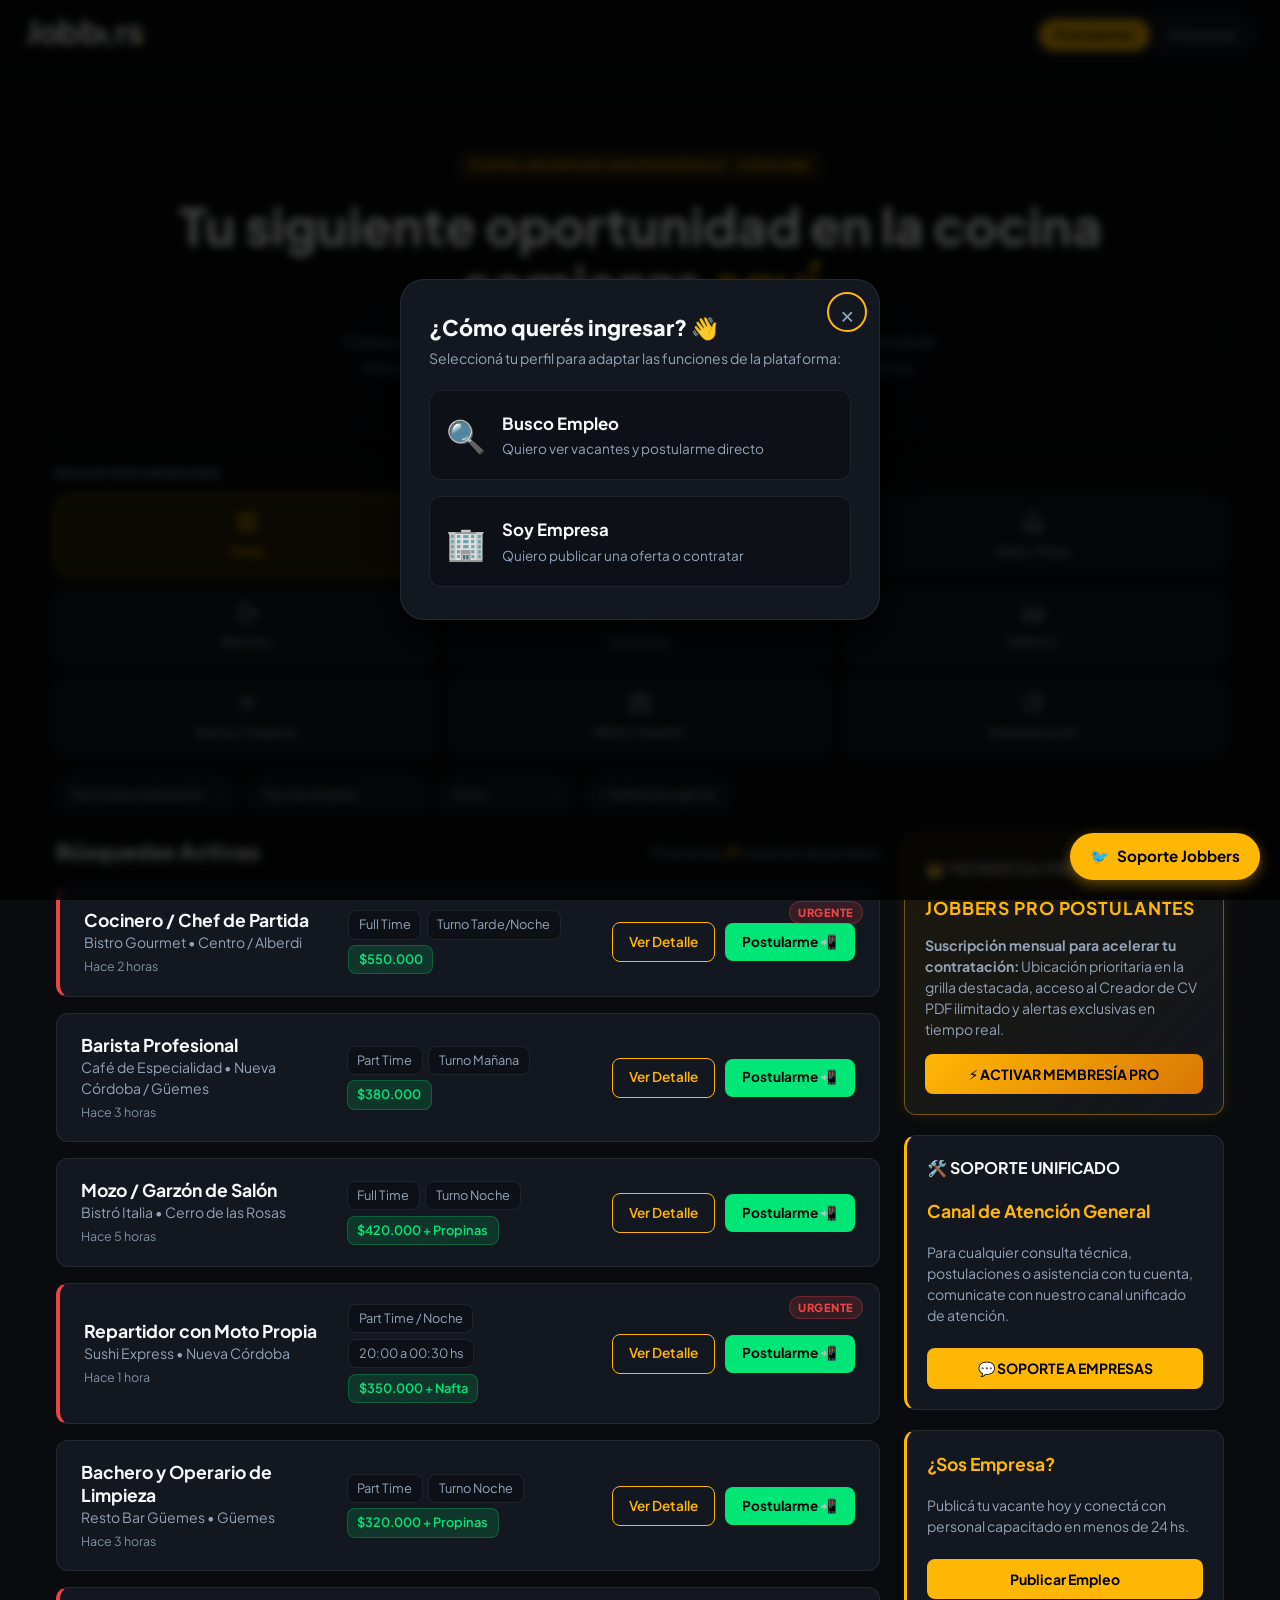
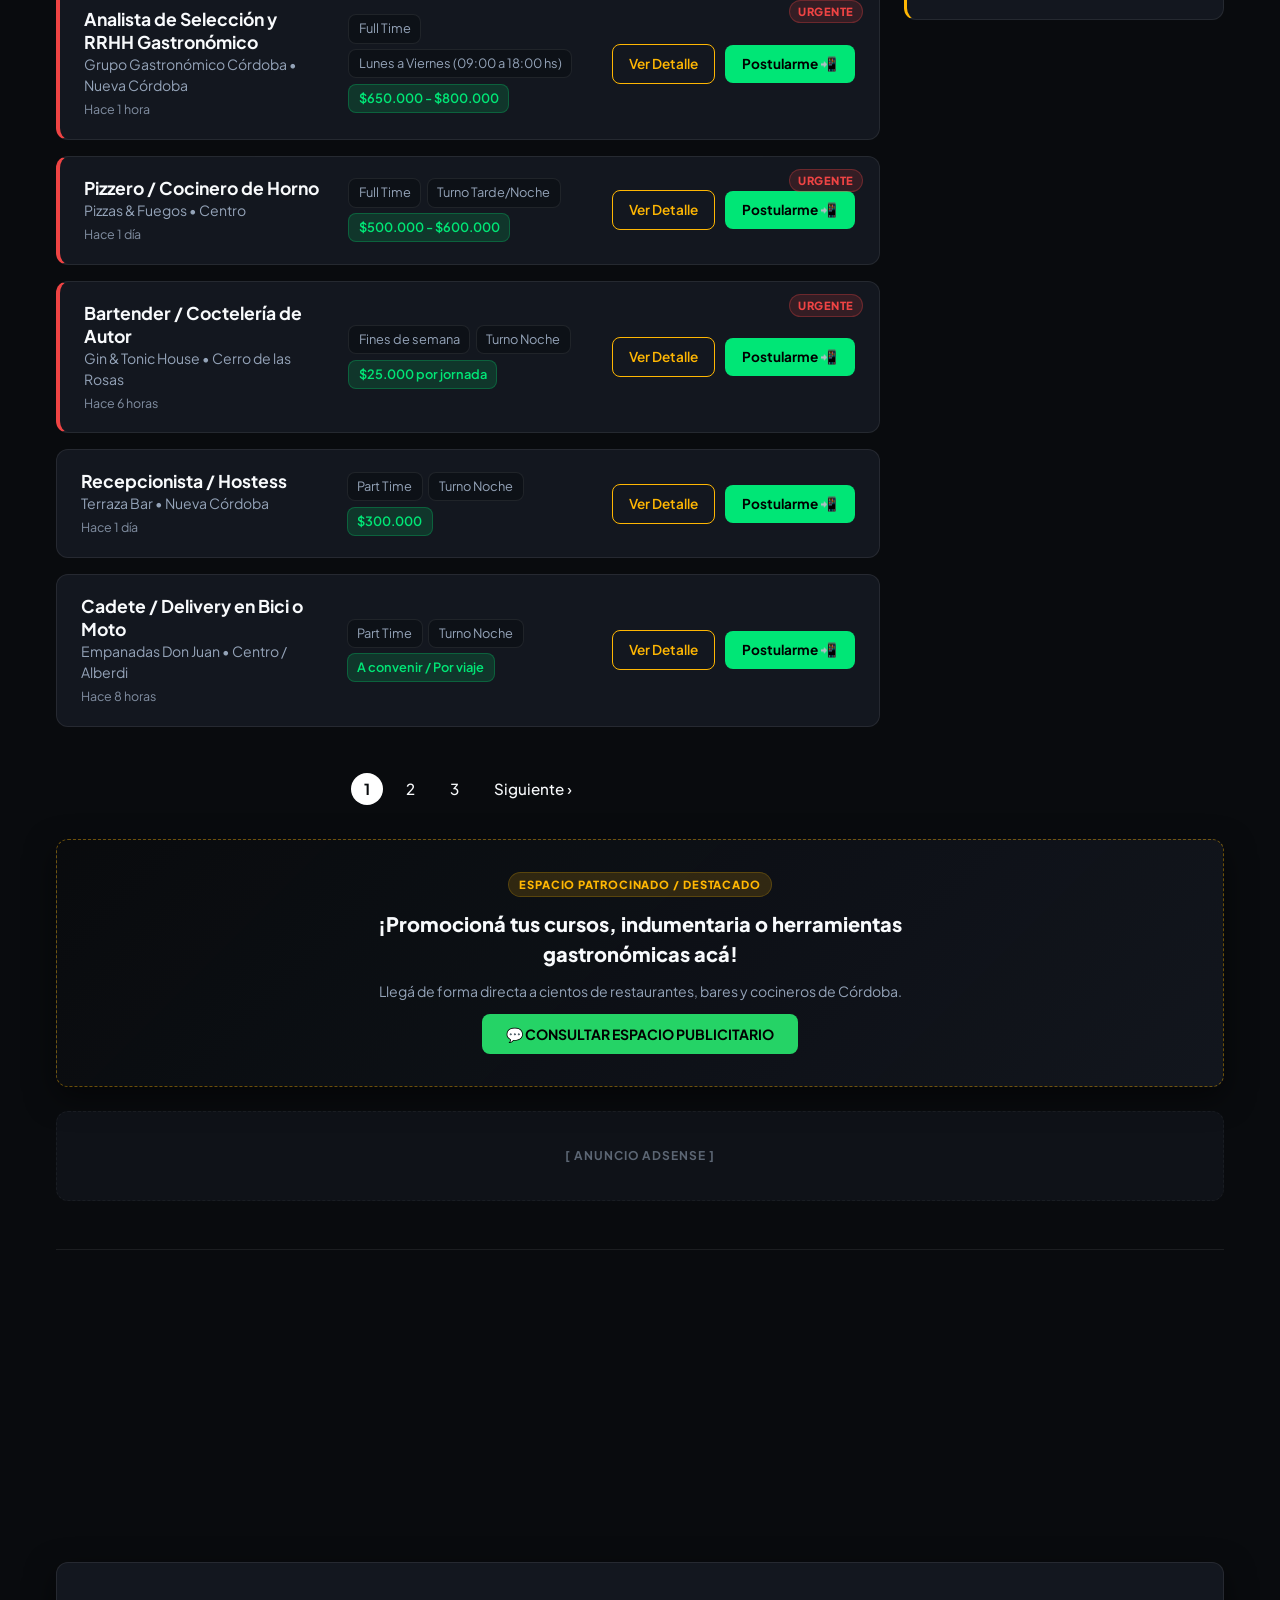
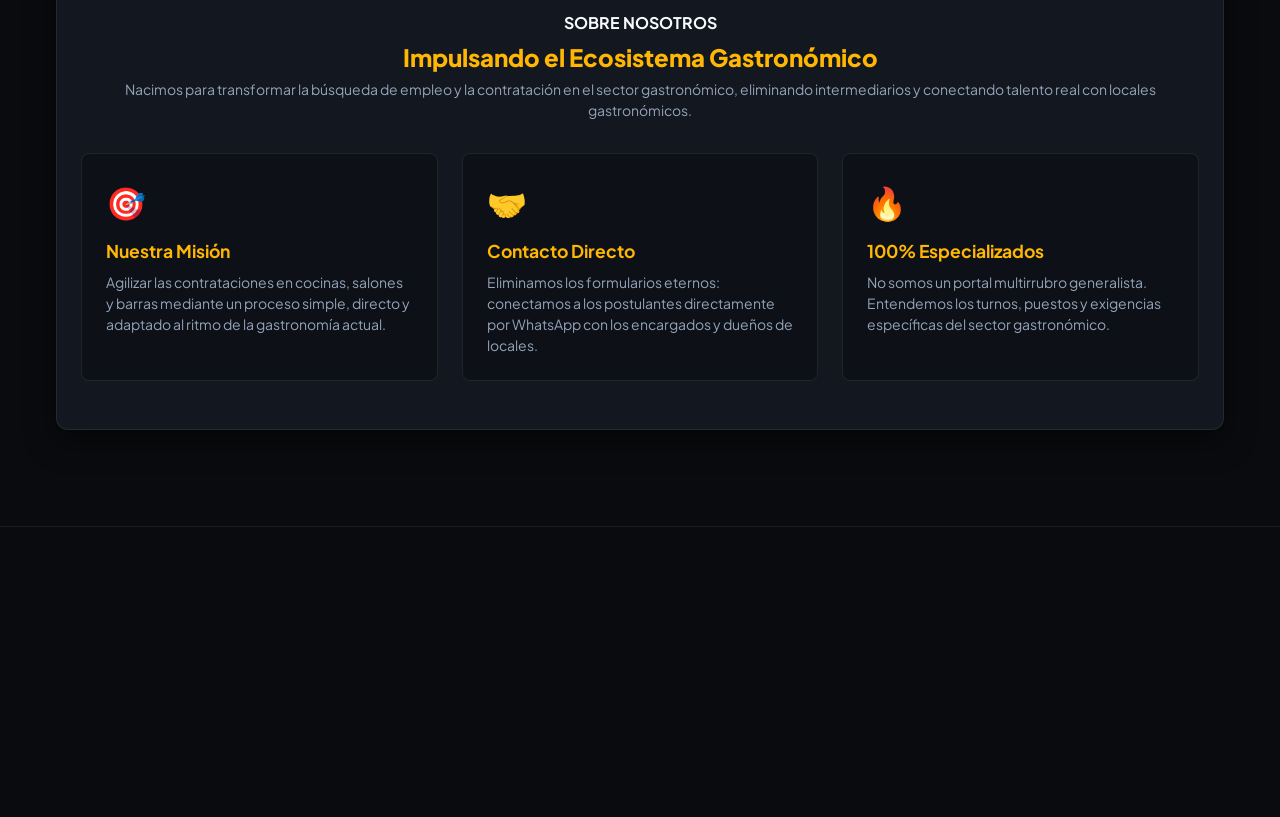
==== commit a8cf32a8: "Update index.html" ====
--- a/index.html
+++ b/index.html
@@ -92,8 +92,17 @@
         <div id="view-postulante" class="view-section active-view" role="tabpanel" aria-labelledby="btn-mode-postulante">
 
             <section class="hero-postulante">
-                <h1>Tu próximo empleo gastronómico está acá</h1>
-                <p>Encontrá oportunidades en bares, restaurantes y hoteles de todo el país.</p>
+                <span class="tag-patrocinado" style="background: rgba(255, 183, 3, 0.12); border: 1px solid rgba(255, 183, 3, 0.3); color: var(--accent-amber); padding: 4px 12px; border-radius: var(--radius-pill); font-size: 0.75rem; font-weight: 800; text-transform: uppercase; letter-spacing: 0.08em; display: inline-block; margin-bottom: 1rem;">
+                    PORTAL DE EMPLEO GASTRONÓMICO · CÓRDOBA
+                </span>
+                
+                <h1 style="font-size: clamp(2rem, 4.5vw, 3.2rem); font-weight: 800; line-height: 1.15; margin-bottom: 1rem;">
+                    Tu siguiente oportunidad en la cocina comienza <span class="text-amber" style="color: var(--accent-amber);">aquí</span>
+                </h1>
+                
+                <p style="color: var(--text-secondary); font-size: 1.05rem; max-width: 650px; margin: 0 auto; line-height: 1.5;">
+                    Conectamos restaurantes líderes con profesionales calificados. Aplicá en minutos y empezá a ser parte de los mejores equipos gastronómicos.
+                </p>
             </section>
 
             <!-- SECCIÓN CATEGORÍAS -->
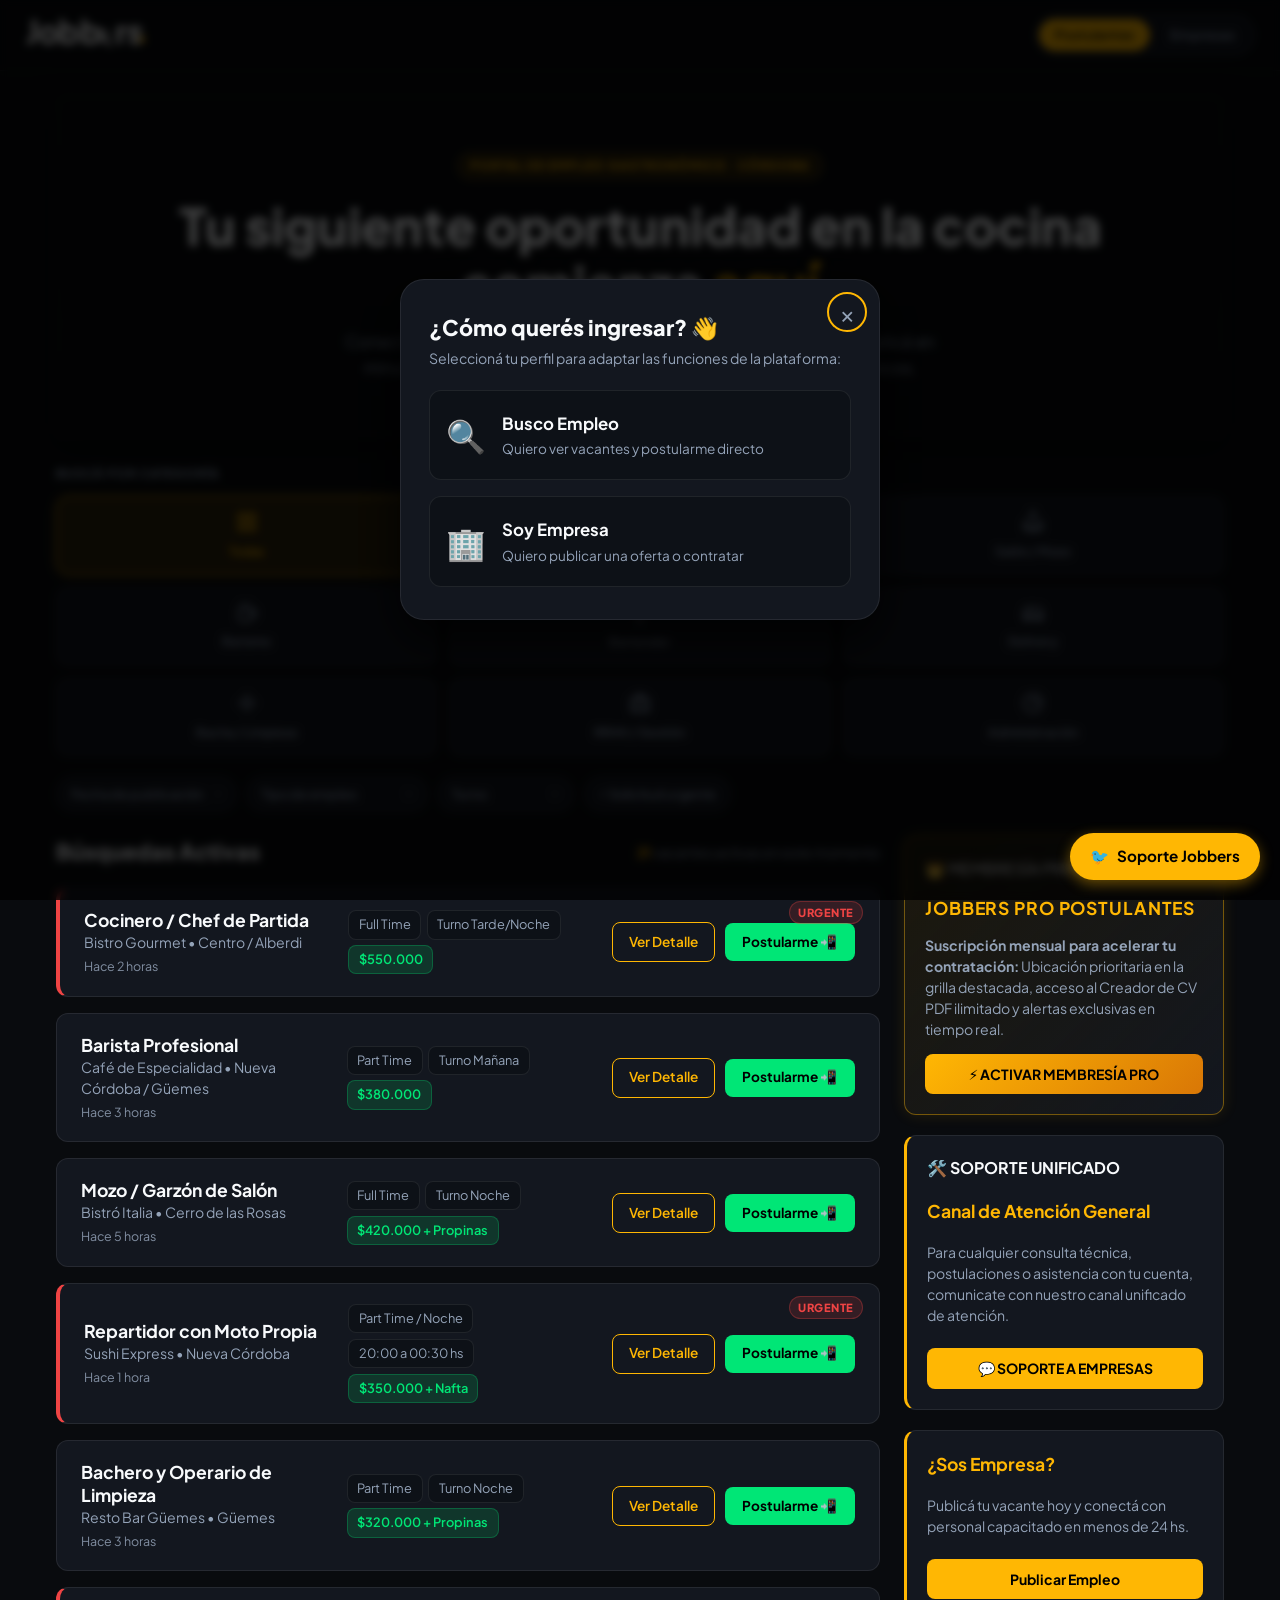
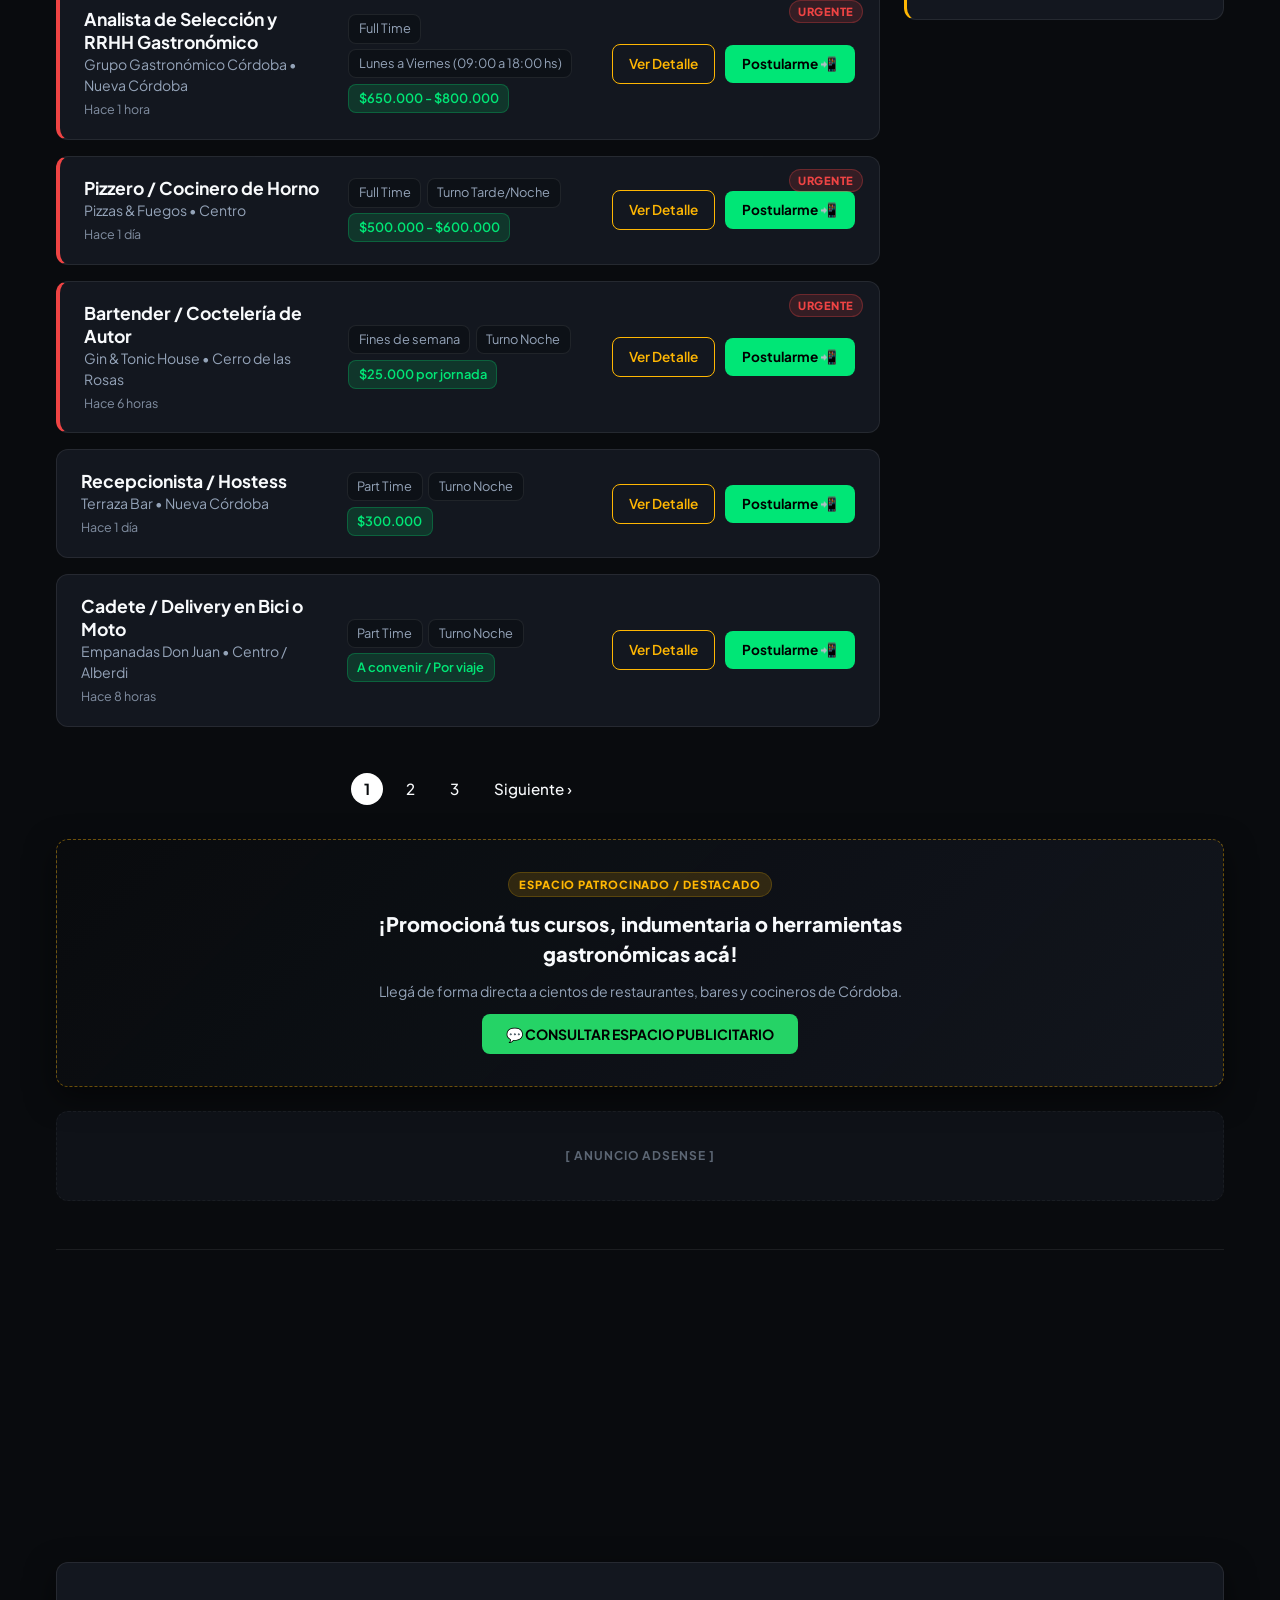
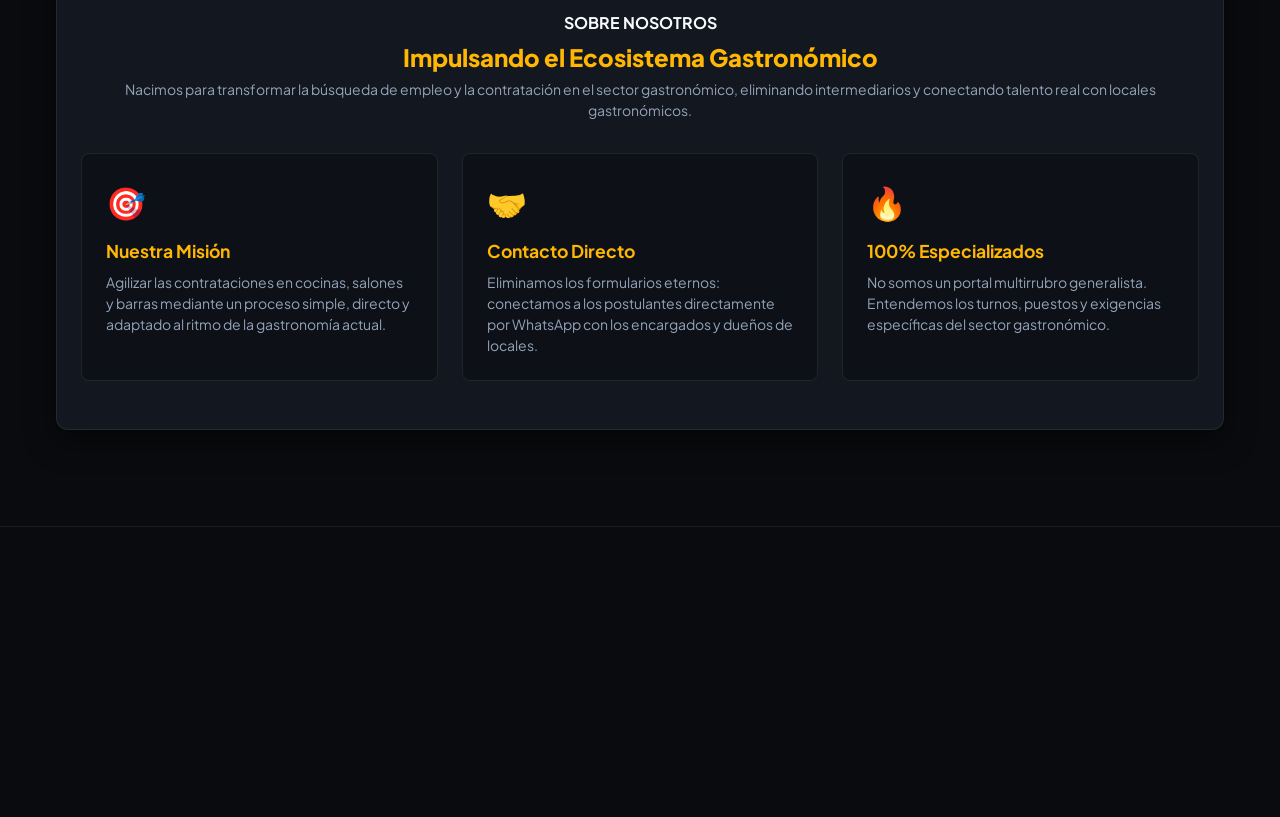
==== commit 70b27c39: "Update index.html" ====
--- a/index.html
+++ b/index.html
@@ -235,9 +235,9 @@
             <div class="main-layout">
                 <div class="jobs-container">
                     <div class="jobs-header">
-                        <h2>Búsquedas Activas</h2>
-                        <span class="jobs-count">Mostrando <strong id="cant-vacantes">0</strong> vacantes disponibles</span>
-                    </div>
+                    <h2>Búsquedas Activas</h2>
+                    <span class="jobs-count"><strong id="cant-vacantes">0</strong> vacantes activas en este momento</span>
+                        </div>
 
                     <div class="job-list" id="grid-vacantes" aria-live="polite" aria-busy="false"></div>
 
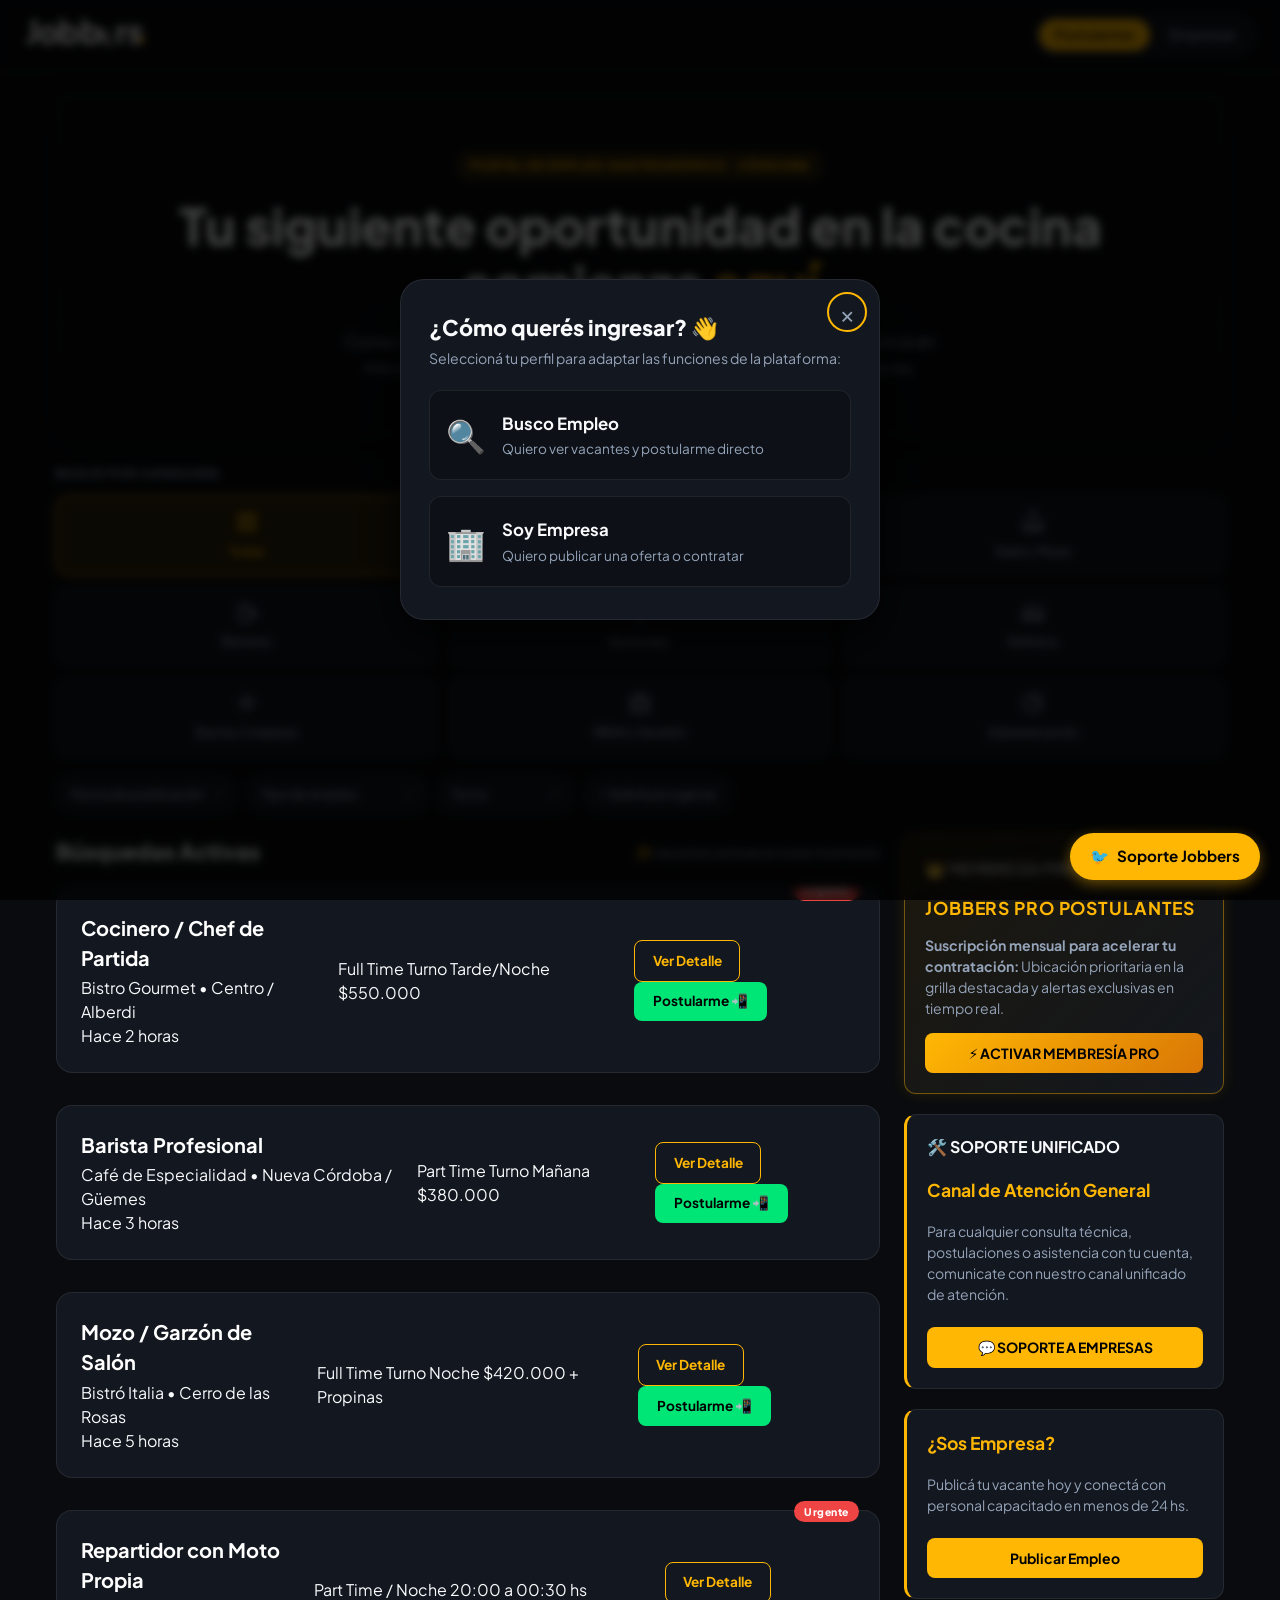
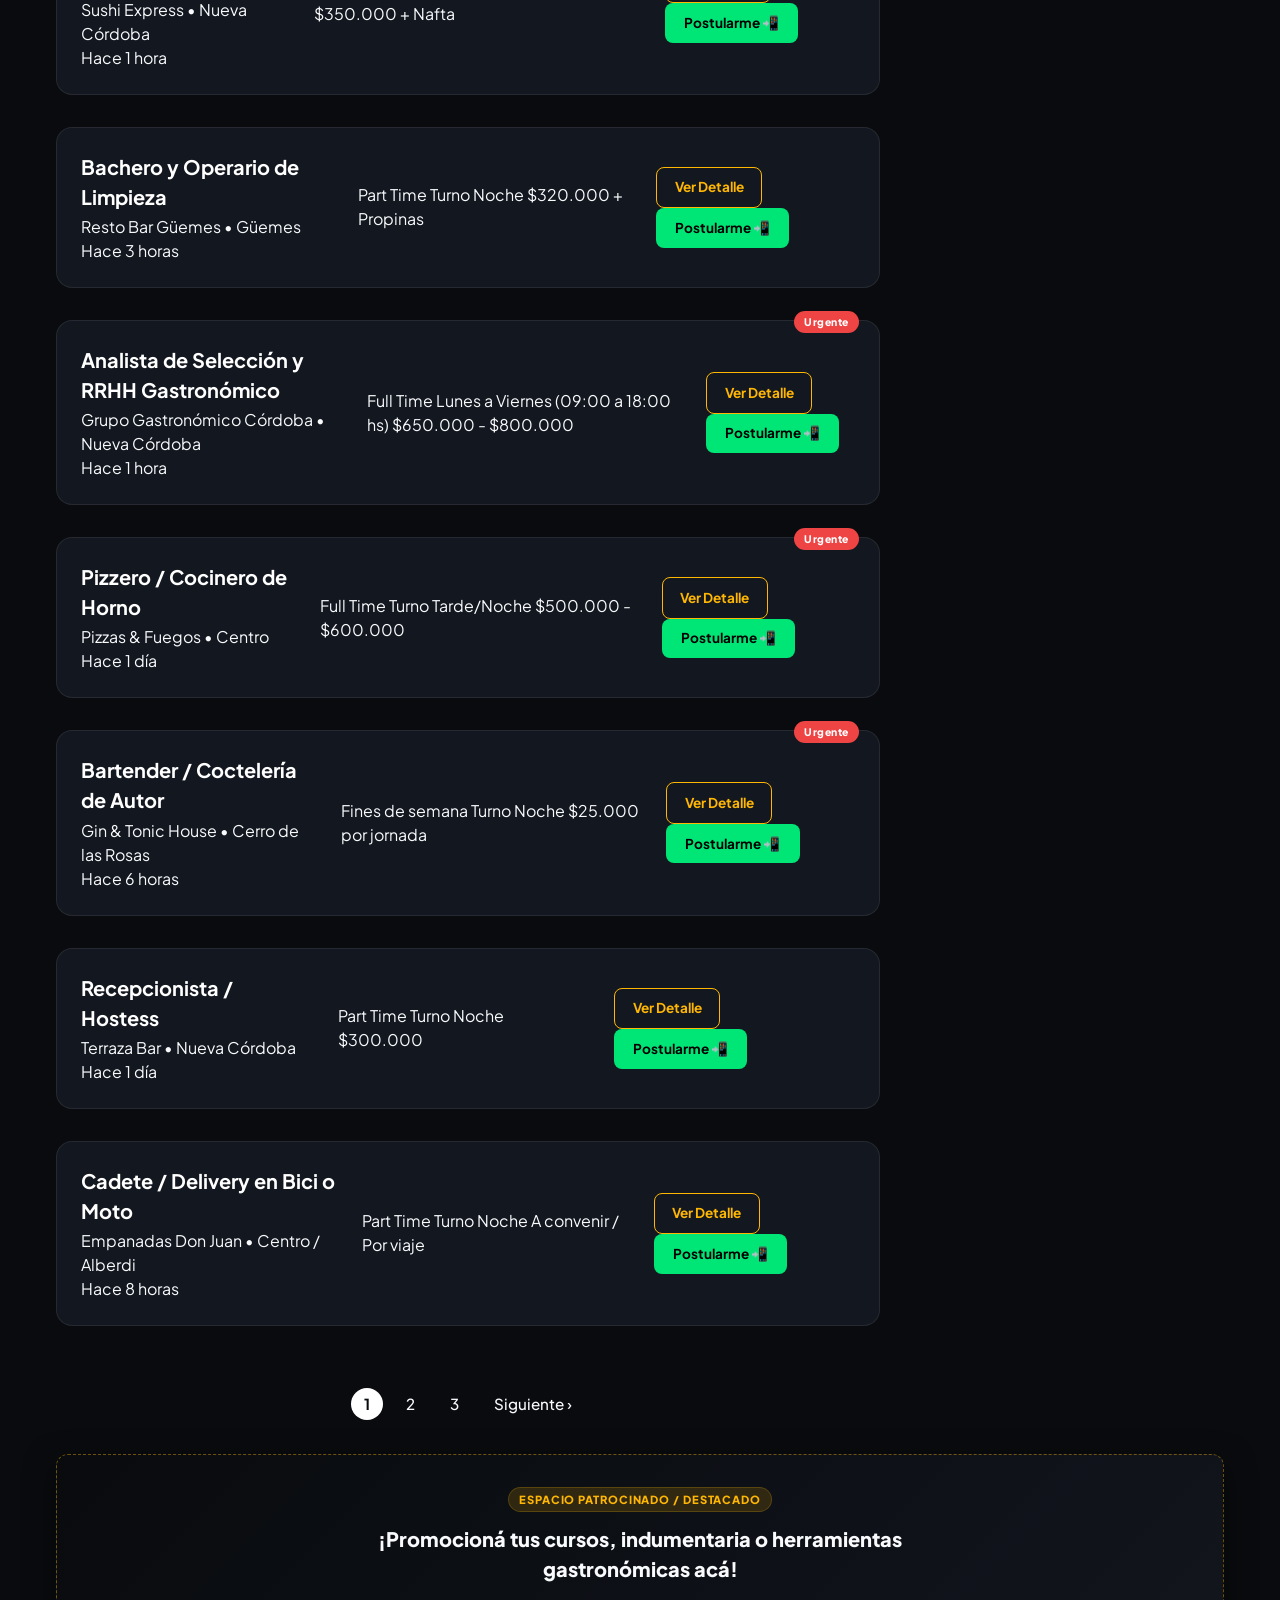
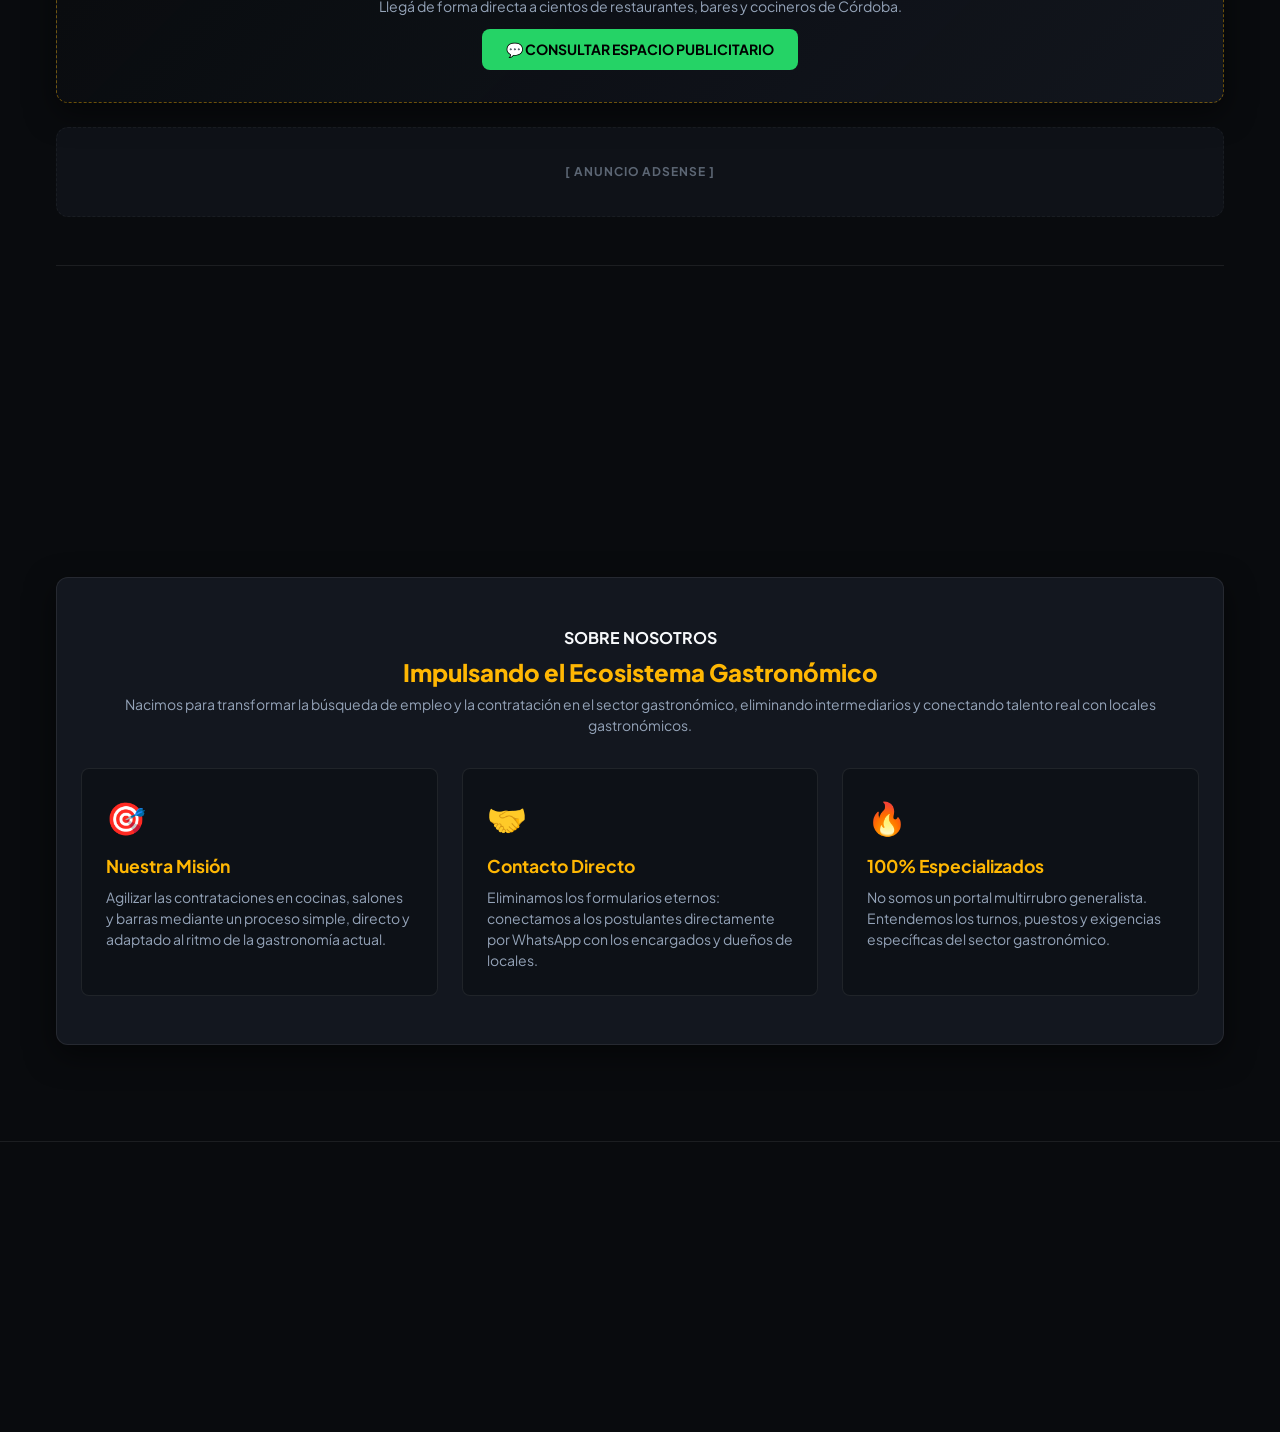
==== commit 15074311: "Update index.html" ====
--- a/index.html
+++ b/index.html
@@ -235,9 +235,9 @@
             <div class="main-layout">
                 <div class="jobs-container">
                     <div class="jobs-header">
-                    <h2>Búsquedas Activas</h2>
-                    <span class="jobs-count"><strong id="cant-vacantes">0</strong> vacantes activas en este momento</span>
-                        </div>
+                        <h2>Búsquedas Activas</h2>
+                        <span class="jobs-count"><strong id="cant-vacantes">0</strong> vacantes activas en este momento</span>
+                    </div>
 
                     <div class="job-list" id="grid-vacantes" aria-live="polite" aria-busy="false"></div>
 
@@ -252,7 +252,7 @@
                         <span class="badge-pro">👑 MEMBRESÍA PREMIUM</span>
                         <h3 class="pro-title">JOBBERS PRO POSTULANTES</h3>
                         <p class="pro-text">
-                            <strong>Suscripción mensual para acelerar tu contratación:</strong> Ubicación prioritaria en la grilla destacada, acceso al Creador de CV PDF ilimitado y alertas exclusivas en tiempo real.
+                            <strong>Suscripción mensual para acelerar tu contratación:</strong> Ubicación prioritaria en la grilla destacada y alertas exclusivas en tiempo real.
                         </p>
                         <a href="https://wa.me/5493513080197?text=Hola!%20Quiero%20activar%20la%20Membres%C3%ADa%20Premium%20Jobbers%20Pro" 
                            target="_blank" 
@@ -629,7 +629,6 @@
                 <h3 class="footer-title">Para Postulantes</h3>
                 <ul class="footer-links">
                     <li><a href="#grid-vacantes" data-action="buscar-empleos">Buscar Empleos</a></li>
-                    <li><a href="#" data-action="cargar-cv">Creador de CV PDF</a></li>
                     <li><a href="https://wa.me/5493513080197?text=Hola!%20Quiero%20sumarme%20a%20Jobbers%20Pro" target="_blank" rel="noopener noreferrer">Jobbers Pro Postulantes</a></li>
                     <li><a href="blog.html" data-action="consejos-entrevista">Consejos de Entrevista</a></li>
                 </ul>
--- a/css/styles.css
+++ b/css/styles.css
@@ -1,193 +1,193 @@
 @import url('https://fonts.googleapis.com/css2?family=Plus+Jakarta+Sans:wght@400;500;600;700;800;900&display=swap');
 
 /* ==========================================================================
-VARIABLES Y PALETA DE DISEÑO (SYSTEM TOKENIZED)
+1. VARIABLES Y PALETA DE DISEÑO (SYSTEM TOKENIZED)
 ========================================================================== */
 :root {
-color-scheme: dark;
-
-/* Paleta de colores */
---bg-main: #090B0E;
---bg-card: #13171F;
---bg-card-hover: #1A202C;
---bg-input: #0D1117;
---bg-glass: rgba(9, 11, 14, 0.88);
-
-/* Acentos */
---accent-amber: #ffb703;
---accent-amber-glow: rgba(255, 183, 3, 0.15);
---primary-hover: #D97706;
---accent-green: #00e676;
---accent-green-glow: rgba(0, 230, 118, 0.15);
---accent-whatsapp: #25d366;
---red-urgent: #EF4444;
-
-/* Textos */
---text-primary: #F8FAFC;
---text-secondary: #94A3B8;
-
-/* Bordes, Sombras y Radio */
---border-color: rgba(255, 255, 255, 0.08);
---border-focus: rgba(255, 183, 3, 0.5);
---radius-sm: 8px;
---radius-md: 12px;
---radius-lg: 24px;
---radius-pill: 9999px;
---shadow-card: 0 10px 30px rgba(0, 0, 0, 0.5);
---shadow-glow: 0 0 15px rgba(255, 183, 3, 0.12);
-
-/* Tipografía y Layout */
---font-main: 'Plus Jakarta Sans', system-ui, -apple-system, sans-serif;
---container-max-width: 1200px;
-
-/* Transiciones */
---transition-fast: 0.2s cubic-bezier(0.4, 0, 0.2, 1);
---transition-bounce: 0.3s cubic-bezier(0.16, 1, 0.3, 1);
+  color-scheme: dark;
+
+  /* Paleta de colores */
+  --bg-main: #090B0E;
+  --bg-card: #13171F;
+  --bg-card-hover: #1A202C;
+  --bg-input: #0D1117;
+  --bg-glass: rgba(9, 11, 14, 0.88);
+
+  /* Acentos */
+  --accent-amber: #ffb703;
+  --accent-amber-glow: rgba(255, 183, 3, 0.15);
+  --primary-hover: #D97706;
+  --accent-green: #00e676;
+  --accent-green-glow: rgba(0, 230, 118, 0.15);
+  --accent-whatsapp: #25d366;
+  --red-urgent: #EF4444;
+
+  /* Textos */
+  --text-primary: #F8FAFC;
+  --text-secondary: #94A3B8;
+
+  /* Bordes, Sombras y Radio */
+  --border-color: rgba(255, 255, 255, 0.08);
+  --border-focus: rgba(255, 183, 3, 0.5);
+  --radius-sm: 8px;
+  --radius-md: 12px;
+  --radius-lg: 24px;
+  --radius-pill: 9999px;
+  --shadow-card: 0 10px 30px rgba(0, 0, 0, 0.5);
+  --shadow-glow: 0 0 15px rgba(255, 183, 3, 0.12);
+
+  /* Tipografía y Layout */
+  --font-main: 'Plus Jakarta Sans', system-ui, -apple-system, sans-serif;
+  --container-max-width: 1200px;
+
+  /* Transiciones */
+  --transition-fast: 0.2s cubic-bezier(0.4, 0, 0.2, 1);
+  --transition-bounce: 0.3s cubic-bezier(0.16, 1, 0.3, 1);
 }
 
 /* ==========================================================================
 2. RESET Y ESTILOS BASE
 ========================================================================== */
 *, *::before, *::after {
-box-sizing: border-box;
-margin: 0;
-padding: 0;
+  box-sizing: border-box;
+  margin: 0;
+  padding: 0;
 }
 
 html {
-scroll-behavior: smooth;
--webkit-text-size-adjust: 100%;
-text-size-adjust: 100%;
+  scroll-behavior: smooth;
+  -webkit-text-size-adjust: 100%;
+  text-size-adjust: 100%;
 }
 
 body {
-background-color: var(--bg-main);
-color: var(--text-primary);
-font-family: var(--font-main);
-line-height: 1.5;
--webkit-font-smoothing: antialiased;
--moz-osx-font-smoothing: grayscale;
-overflow-x: hidden;
+  background-color: var(--bg-main);
+  color: var(--text-primary);
+  font-family: var(--font-main);
+  line-height: 1.5;
+  -webkit-font-smoothing: antialiased;
+  -moz-osx-font-smoothing: grayscale;
+  overflow-x: hidden;
 }
 
 input, button, select, textarea {
-font: inherit;
-color: inherit;
-appearance: none;
--webkit-appearance: none;
+  font: inherit;
+  color: inherit;
+  appearance: none;
+  -webkit-appearance: none;
 }
 
 a {
-color: inherit;
-text-decoration: none;
+  color: inherit;
+  text-decoration: none;
 }
 
 button {
-cursor: pointer;
-border: none;
-background: none;
+  cursor: pointer;
+  border: none;
+  background: none;
 }
 
 :focus-visible {
-outline: 2px solid var(--accent-amber);
-outline-offset: 2px;
+  outline: 2px solid var(--accent-amber);
+  outline-offset: 2px;
 }
 
 .job-title,
 .sidebar-widget h3,
 .sidebar-widget h4,
 .titulo-patrocinado {
-overflow-wrap: anywhere;
+  overflow-wrap: anywhere;
 }
 
 /* ==========================================================================
 3. ESTRUCTURA Y LAYOUT GLOBAL
 ========================================================================== */
 .container {
-width: 100%;
-max-width: var(--container-max-width);
-margin: 0 auto;
-padding: 1.5rem 1rem;
+  width: 100%;
+  max-width: var(--container-max-width);
+  margin: 0 auto;
+  padding: 1.5rem 1rem;
 }
 
 .main-layout {
-display: grid;
-grid-template-columns: 1fr;
-gap: 1.5rem;
-margin-top: 1.5rem;
+  display: grid;
+  grid-template-columns: 1fr;
+  gap: 1.5rem;
+  margin-top: 1.5rem;
 }
 
 @media (min-width: 992px) {
-.main-layout {
-grid-template-columns: 1fr 320px;
-}
+  .main-layout {
+    grid-template-columns: 1fr 320px;
+  }
 }
 
 .view-section {
-display: none;
+  display: none;
 }
 
 .view-section.active-view {
-display: block;
+  display: block;
 }
 
 /* ==========================================================================
 4. HEADER & NAVBAR (CON LOGOTIPO VECTORIAL)
 ========================================================================== */
 .navbar {
-position: sticky;
-top: 0;
-z-index: 1000;
-display: flex;
-align-items: center;
-justify-content: space-between;
-padding: max(0.85rem, env(safe-area-inset-top, 0.85rem)) 1.5rem 0.85rem 1.5rem;
-background: var(--bg-glass);
-backdrop-filter: blur(12px);
--webkit-backdrop-filter: blur(12px);
-border-bottom: 1px solid var(--border-color);
-transform: translateZ(0);
+  position: sticky;
+  top: 0;
+  z-index: 1000;
+  display: flex;
+  align-items: center;
+  justify-content: space-between;
+  padding: max(0.85rem, env(safe-area-inset-top, 0.85rem)) 1.5rem 0.85rem 1.5rem;
+  background: var(--bg-glass);
+  backdrop-filter: blur(12px);
+  -webkit-backdrop-filter: blur(12px);
+  border-bottom: 1px solid var(--border-color);
+  transform: translateZ(0);
 }
 
 .brand-logo {
-display: flex;
-align-items: center;
-text-decoration: none;
-height: 40px;
+  display: flex;
+  align-items: center;
+  text-decoration: none;
+  height: 40px;
 }
 
 .logo-jobbers-svg {
-height: 38px;
-width: auto;
-display: block;
-transition: transform var(--transition-fast);
+  height: 38px;
+  width: auto;
+  display: block;
+  transition: transform var(--transition-fast);
 }
 
 .brand-logo:hover .logo-jobbers-svg {
-transform: scale(1.03);
+  transform: scale(1.03);
 }
 
 .mode-switch-container {
-display: flex;
-gap: 4px;
-padding: 4px;
-background-color: var(--bg-card);
-border: 1px solid var(--border-color);
-border-radius: var(--radius-pill);
+  display: flex;
+  gap: 4px;
+  padding: 4px;
+  background-color: var(--bg-card);
+  border: 1px solid var(--border-color);
+  border-radius: var(--radius-pill);
 }
 
 .mode-btn {
-padding: 6px 16px;
-border-radius: var(--radius-pill);
-color: var(--text-secondary);
-font-size: 0.85rem;
-font-weight: 600;
-transition: all var(--transition-fast);
+  padding: 6px 16px;
+  border-radius: var(--radius-pill);
+  color: var(--text-secondary);
+  font-size: 0.85rem;
+  font-weight: 600;
+  transition: all var(--transition-fast);
 }
 
 .mode-btn.active {
-background-color: var(--accent-amber);
-color: #000000;
+  background-color: var(--accent-amber);
+  color: #000000;
 }
 
 /* ==========================================================================
@@ -200,41 +200,41 @@
 .btn-destacar-pro,
 .btn-publicidad,
 .btn-consultar-publicidad {
-display: inline-flex;
-align-items: center;
-justify-content: center;
-gap: 0.5rem;
-padding: 0.75rem 1.5rem;
-border-radius: var(--radius-sm);
-font-size: 0.875rem;
-font-weight: 700;
-line-height: 1.2;
-text-align: center;
-white-space: nowrap;
-transition: all var(--transition-fast);
+  display: inline-flex;
+  align-items: center;
+  justify-content: center;
+  gap: 0.5rem;
+  padding: 0.75rem 1.5rem;
+  border-radius: var(--radius-sm);
+  font-size: 0.875rem;
+  font-weight: 700;
+  line-height: 1.2;
+  text-align: center;
+  white-space: nowrap;
+  transition: all var(--transition-fast);
 }
 
 .btn-amber {
-background-color: var(--accent-amber);
-color: #000000;
+  background-color: var(--accent-amber);
+  color: #000000;
 }
 
 .btn-green {
-background-color: var(--accent-green);
-color: #000000;
+  background-color: var(--accent-green);
+  color: #000000;
 }
 
 .btn-pro,
 .btn-destacar-pro {
-width: 100%;
-background: linear-gradient(135deg, var(--accent-amber) 0%, var(--primary-hover) 100%);
-color: #000000;
+  width: 100%;
+  background: linear-gradient(135deg, var(--accent-amber) 0%, var(--primary-hover) 100%);
+  color: #000000;
 }
 
 .btn-publicidad,
 .btn-consultar-publicidad {
-background-color: var(--accent-whatsapp);
-color: #000000;
+  background-color: var(--accent-whatsapp);
+  color: #000000;
 }
 
 .btn-amber:hover,
@@ -243,953 +243,981 @@
 .btn-destacar-pro:hover,
 .btn-publicidad:hover,
 .btn-consultar-publicidad:hover {
-filter: brightness(1.1);
-transform: translateY(-2px);
-box-shadow: 0 4px 12px rgba(0, 0, 0, 0.25);
+  filter: brightness(1.1);
+  transform: translateY(-2px);
+  box-shadow: 0 4px 12px rgba(0, 0, 0, 0.25);
 }
 
 .input-dark {
-width: 100%;
-padding: 0.75rem 1rem;
-background-color: var(--bg-input);
-border: 1px solid var(--border-color);
-border-radius: var(--radius-sm);
-color: var(--text-primary);
-outline: none;
-transition: border-color var(--transition-fast), box-shadow var(--transition-fast);
+  width: 100%;
+  padding: 0.75rem 1rem;
+  background-color: var(--bg-input);
+  border: 1px solid var(--border-color);
+  border-radius: var(--radius-sm);
+  color: var(--text-primary);
+  outline: none;
+  transition: border-color var(--transition-fast), box-shadow var(--transition-fast);
 }
 
 .input-dark:focus {
-border-color: var(--accent-amber);
-box-shadow: 0 0 0 3px var(--accent-amber-glow);
+  border-color: var(--accent-amber);
+  box-shadow: 0 0 0 3px var(--accent-amber-glow);
 }
 
 select.input-dark {
-background-image: url("data:image/svg+xml,%3Csvg xmlns='http://www.w3.org/2000/svg' width='16' height='16' viewBox='0 0 24 24' fill='none' stroke='%2394A3B8' stroke-width='2' stroke-linecap='round' stroke-linejoin='round'%3E%3Cpolyline points='6 9 12 15 18 9'%3E%3C/polyline%3E%3C/svg%3E");
-background-repeat: no-repeat;
-background-position: right 1rem center;
-background-size: 1rem;
-padding-right: 2.5rem;
+  background-image: url("data:image/svg+xml,%3Csvg xmlns='http://www.w3.org/2000/svg' width='16' height='16' viewBox='0 0 24 24' fill='none' stroke='%2394A3B8' stroke-width='2' stroke-linecap='round' stroke-linejoin='round'%3E%3Cpolyline points='6 9 12 15 18 9'%3E%3C/polyline%3E%3C/svg%3E");
+  background-repeat: no-repeat;
+  background-position: right 1rem center;
+  background-size: 1rem;
+  padding-right: 2.5rem;
 }
 
 /* ==========================================================================
 6. HERO & BUSCADOR
 ========================================================================== */
 .hero-postulante {
-position: relative;
-padding: 3.5rem 1.5rem;
-background-color: var(--bg-card);
-background:
-linear-gradient(180deg, rgba(9, 11, 14, 0.8) 0%, rgba(9, 11, 14, 0.95) 100%),
-url('https://images.unsplash.com/photo-1577219491135-ce391730fb2c?q=80&w=1400&auto=format&fit=crop') center/cover no-repeat;
-border: 1px solid var(--border-color);
-border-radius: var(--radius-md);
-text-align: center;
-box-shadow: var(--shadow-card);
+  position: relative;
+  padding: 3.5rem 1.5rem;
+  background-color: var(--bg-card);
+  background:
+    linear-gradient(180deg, rgba(9, 11, 14, 0.8) 0%, rgba(9, 11, 14, 0.95) 100%),
+    url('https://images.unsplash.com/photo-1577219491135-ce391730fb2c?q=80&w=1400&auto=format&fit=crop') center/cover no-repeat;
+  border: 1px solid var(--border-color);
+  border-radius: var(--radius-md);
+  text-align: center;
+  box-shadow: var(--shadow-card);
 }
 
 .hero-postulante h1 {
-margin-bottom: 0.5rem;
-font-size: clamp(1.6rem, 4vw, 2.4rem);
-font-weight: 800;
-text-shadow: 0 2px 10px rgba(0, 0, 0, 0.5);
+  margin-bottom: 0.5rem;
+  font-size: clamp(1.6rem, 4vw, 2.4rem);
+  font-weight: 800;
+  text-shadow: 0 2px 10px rgba(0, 0, 0, 0.5);
 }
 
 .hero-postulante p {
-margin-bottom: 1.5rem;
-font-size: 1.05rem;
-color: var(--text-secondary);
+  margin-bottom: 1.5rem;
+  font-size: 1.05rem;
+  color: var(--text-secondary);
 }
 
 .hero-search-form {
-display: flex;
-flex-direction: column;
-gap: 0.75rem;
-max-width: 700px;
-margin: 0 auto;
+  display: flex;
+  flex-direction: column;
+  gap: 0.75rem;
+  max-width: 700px;
+  margin: 0 auto;
 }
 
 @media (min-width: 600px) {
-.hero-search-form {
-flex-direction: row;
-}
+  .hero-search-form {
+    flex-direction: row;
+  }
 }
 
 /* ==========================================================================
 7. CATEGORÍAS (GRILLA 3x3 ADAPTATIVA)
 ========================================================================== */
 .categories-section {
-margin: 1.75rem 0 1.25rem 0;
+  margin: 1.75rem 0 1.25rem 0;
 }
 
 .categories-title {
-margin-bottom: 0.85rem;
-font-size: 0.75rem;
-font-weight: 800;
-color: var(--text-secondary);
-letter-spacing: 0.08em;
-text-transform: uppercase;
+  margin-bottom: 0.85rem;
+  font-size: 0.75rem;
+  font-weight: 800;
+  color: var(--text-secondary);
+  letter-spacing: 0.08em;
+  text-transform: uppercase;
 }
 
 .categories-grid {
-display: grid;
-grid-template-columns: repeat(3, 1fr);
-gap: 0.75rem;
+  display: grid;
+  grid-template-columns: repeat(3, 1fr);
+  gap: 0.75rem;
 }
 
 .category-card {
-display: flex;
-flex-direction: column;
-align-items: center;
-justify-content: center;
-gap: 0.55rem;
-padding: 0.85rem 0.5rem;
-background-color: var(--bg-card);
-border: 1px solid var(--border-color);
-border-radius: var(--radius-md);
-color: var(--text-secondary);
-text-align: center;
-transition: all var(--transition-fast);
+  display: flex;
+  flex-direction: column;
+  align-items: center;
+  justify-content: center;
+  gap: 0.55rem;
+  padding: 0.85rem 0.5rem;
+  background-color: var(--bg-card);
+  border: 1px solid var(--border-color);
+  border-radius: var(--radius-md);
+  color: var(--text-secondary);
+  text-align: center;
+  transition: all var(--transition-fast);
 }
 
 .category-card span {
-font-size: 0.78rem;
-font-weight: 600;
+  font-size: 0.78rem;
+  font-weight: 600;
 }
 
 .cat-icon {
-width: 22px;
-height: 22px;
-stroke: var(--text-secondary);
-transition: stroke var(--transition-fast), transform var(--transition-fast);
+  width: 22px;
+  height: 22px;
+  stroke: var(--text-secondary);
+  transition: stroke var(--transition-fast), transform var(--transition-fast);
 }
 
 .category-card:hover {
-background-color: var(--bg-card-hover);
-border-color: var(--border-focus);
-color: var(--text-primary);
-transform: translateY(-2px);
+  background-color: var(--bg-card-hover);
+  border-color: var(--border-focus);
+  color: var(--text-primary);
+  transform: translateY(-2px);
 }
 
 .category-card:hover .cat-icon {
-stroke: var(--accent-amber);
-transform: scale(1.1);
+  stroke: var(--accent-amber);
+  transform: scale(1.1);
 }
 
 .category-card.active {
-background-color: var(--accent-amber-glow);
-border-color: var(--accent-amber);
-color: var(--accent-amber);
-box-shadow: var(--shadow-glow);
+  background-color: var(--accent-amber-glow);
+  border-color: var(--accent-amber);
+  color: var(--accent-amber);
+  box-shadow: var(--shadow-glow);
 }
 
 .category-card.active .cat-icon {
-stroke: var(--accent-amber);
+  stroke: var(--accent-amber);
 }
 
 /* ==========================================================================
 8. FILTROS EN CHIPS Y BARRA SECUNDARIA
 ========================================================================== */
 .jobbers-filters-bar {
-display: flex;
-flex-wrap: wrap;
-align-items: center;
-gap: 0.6rem;
-margin-bottom: 1.5rem;
+  display: flex;
+  flex-wrap: wrap;
+  align-items: center;
+  gap: 0.6rem;
+  margin-bottom: 1.5rem;
 }
 
 .chip-select,
 .chip-btn {
-padding: 0.45rem 0.85rem;
-background-color: var(--bg-card);
-border: 1px solid var(--border-color);
-border-radius: var(--radius-pill);
-color: var(--text-secondary);
-font-size: 0.8rem;
-font-weight: 600;
-transition: all var(--transition-fast);
+  padding: 0.45rem 0.85rem;
+  background-color: var(--bg-card);
+  border: 1px solid var(--border-color);
+  border-radius: var(--radius-pill);
+  color: var(--text-secondary);
+  font-size: 0.8rem;
+  font-weight: 600;
+  transition: all var(--transition-fast);
 }
 
 .chip-select {
-padding-right: 2rem;
-background-image: url("data:image/svg+xml,%3Csvg xmlns='http://www.w3.org/2000/svg' width='12' height='12' viewBox='0 0 24 24' fill='none' stroke='%2394A3B8' stroke-width='2' stroke-linecap='round' stroke-linejoin='round'%3E%3Cpolyline points='6 9 12 15 18 9'%3E%3C/polyline%3E%3C/svg%3E");
-background-repeat: no-repeat;
-background-position: right 0.75rem center;
+  padding-right: 2rem;
+  background-image: url("data:image/svg+xml,%3Csvg xmlns='http://www.w3.org/2000/svg' width='12' height='12' viewBox='0 0 24 24' fill='none' stroke='%2394A3B8' stroke-width='2' stroke-linecap='round' stroke-linejoin='round'%3E%3Cpolyline points='6 9 12 15 18 9'%3E%3C/polyline%3E%3C/svg%3E");
+  background-repeat: no-repeat;
+  background-position: right 0.75rem center;
 }
 
 .chip-select:hover,
 .chip-btn:hover {
-border-color: var(--accent-amber);
-color: var(--text-primary);
+  border-color: var(--accent-amber);
+  color: var(--text-primary);
 }
 
 .chip-btn[data-active="true"] {
-background-color: rgba(239, 68, 68, 0.15);
-border-color: var(--red-urgent);
-color: var(--red-urgent);
+  background-color: rgba(239, 68, 68, 0.15);
+  border-color: var(--red-urgent);
+  color: var(--red-urgent);
 }
 
 .chip-btn-reset {
-background-color: rgba(255, 255, 255, 0.05);
-border-color: transparent;
-color: var(--text-secondary);
+  background-color: rgba(255, 255, 255, 0.05);
+  border-color: transparent;
+  color: var(--text-secondary);
 }
 
 .chip-btn-reset:hover {
-background-color: rgba(239, 68, 68, 0.2);
-color: #ffffff;
-}
-
-/* ==========================================================================
-9. LISTADO DE VACANTES Y PAGINACIÓN
+  background-color: rgba(239, 68, 68, 0.2);
+  color: #ffffff;
+}
+
+/* ==========================================================================
+9. LISTADO DE VACANTES Y PAGINACIÓN (DISEÑO TARJETAS RENOVADO)
 ========================================================================== */
 .jobs-container {
-display: flex;
-flex-direction: column;
-width: 100%;
-container-type: inline-size;
+  display: flex;
+  flex-direction: column;
+  width: 100%;
 }
 
 .jobs-header {
-display: flex;
-align-items: center;
-justify-content: space-between;
-margin-bottom: 1.25rem;
+  display: flex;
+  align-items: center;
+  justify-content: space-between;
+  margin-bottom: 1.25rem;
 }
 
 .jobs-header h2 {
-font-size: 1.35rem;
-font-weight: 800;
+  font-size: 1.35rem;
+  font-weight: 800;
 }
 
 .jobs-header .jobs-count {
-font-size: 0.875rem;
-color: var(--text-secondary);
+  font-size: 0.875rem;
+  color: var(--text-secondary);
 }
 
 .jobs-header .jobs-count strong {
-color: var(--accent-amber);
+  color: var(--accent-amber);
 }
 
 .job-list,
 #grid-vacantes {
-display: flex;
-flex-direction: column;
-gap: 1rem;
-content-visibility: auto;
-contain-intrinsic-size: 100px 500px;
-}
-
+  display: flex;
+  flex-direction: column;
+  gap: 1rem;
+  content-visibility: auto;
+  contain-intrinsic-size: 100px 500px;
+}
+
+/* Tarjeta Principal de Vacante */
 .job-card {
-position: relative;
-display: grid;
-grid-template-columns: 1fr;
-gap: 1rem;
-padding: 1.25rem 1.5rem;
-background-color: var(--bg-card);
-border: 1px solid var(--border-color);
-border-radius: var(--radius-md);
-transition: transform var(--transition-fast), border-color var(--transition-fast), box-shadow var(--transition-fast);
+  background: var(--bg-card, #111827);
+  border: 1px solid var(--border-color, #1f2937);
+  border-radius: 16px;
+  padding: 1.5rem;
+  display: flex;
+  justify-content: space-between;
+  align-items: center;
+  gap: 1.5rem;
+  position: relative;
+  transition: all 0.2s ease;
+  margin-bottom: 1rem;
 }
 
 .job-card:hover {
-background-color: var(--bg-card-hover);
-border-color: rgba(255, 183, 3, 0.4);
-transform: translateY(-2px);
-box-shadow: var(--shadow-card);
-}
-
-.job-card.urgente {
-border-left: 4px solid var(--red-urgent);
-}
-
+  border-color: rgba(255, 183, 3, 0.3);
+  box-shadow: 0 8px 24px rgba(0, 0, 0, 0.4);
+}
+
+.job-card-left {
+  display: flex;
+  align-items: flex-start;
+  gap: 1rem;
+}
+
+.job-icon-box {
+  width: 50px;
+  height: 50px;
+  border-radius: 12px;
+  background: rgba(255, 183, 3, 0.08);
+  border: 1px solid rgba(255, 183, 3, 0.2);
+  display: flex;
+  align-items: center;
+  justify-content: center;
+  color: var(--accent-amber, #ffb703);
+  flex-shrink: 0;
+}
+
+.job-title {
+  font-size: 1.25rem;
+  font-weight: 700;
+  color: #ffffff;
+  margin-bottom: 0.2rem;
+}
+
+.job-company-location {
+  font-size: 0.9rem;
+  color: #9ca3af;
+  margin-bottom: 0.75rem;
+}
+
+.job-tags {
+  display: flex;
+  flex-wrap: wrap;
+  gap: 0.5rem;
+}
+
+.job-tag {
+  background: rgba(255, 255, 255, 0.05);
+  border: 1px solid rgba(255, 255, 255, 0.1);
+  color: #d1d5db;
+  font-size: 0.75rem;
+  padding: 4px 12px;
+  border-radius: 20px;
+}
+
+.job-card-right {
+  display: flex;
+  flex-direction: column;
+  align-items: flex-end;
+  gap: 1rem;
+  flex-shrink: 0;
+}
+
+.job-salary-container {
+  text-align: right;
+}
+
+.job-salary {
+  display: block;
+  font-size: 1.35rem;
+  font-weight: 800;
+  color: var(--accent-green, #00e676);
+}
+
+.job-salary-period {
+  font-size: 0.75rem;
+  color: #9ca3af;
+}
+
+.job-actions {
+  display: flex;
+  gap: 0.75rem;
+  align-items: center;
+}
+
+/* Botón Ver Detalle */
+.btn-ver-detalle {
+  background: transparent;
+  border: 1px solid var(--accent-amber, #ffb703);
+  color: var(--accent-amber, #ffb703);
+  font-weight: 700;
+  font-size: 0.85rem;
+  padding: 0.6rem 1.1rem;
+  border-radius: 8px;
+  cursor: pointer;
+  transition: background 0.2s;
+}
+
+.btn-ver-detalle:hover {
+  background: rgba(255, 183, 3, 0.1);
+}
+
+/* Botón Postularme */
+.btn-postularme {
+  background: var(--accent-green, #00e676);
+  color: #000000;
+  font-weight: 700;
+  font-size: 0.85rem;
+  padding: 0.6rem 1.2rem;
+  border-radius: 8px;
+  text-decoration: none;
+  transition: filter 0.2s;
+}
+
+.btn-postularme:hover {
+  filter: brightness(1.1);
+}
+
+/* Badge Urgente */
 .badge-urgente {
-position: absolute;
-top: 12px;
-right: 16px;
-padding: 2px 8px;
-background: rgba(239, 68, 68, 0.15);
-border: 1px solid rgba(239, 68, 68, 0.3);
-border-radius: var(--radius-pill);
-color: var(--red-urgent);
-font-size: 0.7rem;
-font-weight: 800;
-letter-spacing: 0.05em;
-text-transform: uppercase;
-}
-
-.job-card-header {
-display: flex;
-flex-direction: column;
-gap: 0.25rem;
-}
-
-.job-title {
-font-size: 1.1rem;
-font-weight: 700;
-line-height: 1.3;
-}
-
-.job-company {
-font-size: 0.88rem;
-color: var(--text-secondary);
-}
-
-.job-time {
-font-size: 0.78rem;
-color: var(--text-secondary);
-opacity: 0.85;
-}
-
-.job-details {
-display: flex;
-flex-wrap: wrap;
-align-items: center;
-gap: 0.35rem;
-}
-
-.badge {
-display: inline-block;
-padding: 0.25rem 0.6rem;
-background: var(--bg-input);
-border: 1px solid var(--border-color);
-border-radius: var(--radius-sm);
-color: var(--text-secondary);
-font-size: 0.8rem;
-}
-
-.badge-salary {
-background-color: var(--accent-green-glow);
-border-color: rgba(0, 230, 118, 0.25);
-color: var(--accent-green);
-font-weight: 600;
-}
-
-.job-card-footer {
-display: flex;
-align-items: center;
-gap: 0.6rem;
-}
-
-.job-card-footer .btn-ver-detalle {
-padding: 0.55rem 1rem;
-background: transparent;
-border: 1px solid var(--accent-amber);
-border-radius: var(--radius-sm);
-color: var(--accent-amber);
-font-size: 0.85rem;
-font-weight: 600;
-}
-
-.job-card-footer .btn-ver-detalle:hover {
-background: var(--accent-amber-glow);
-}
-
-.job-card-footer .btn-postularme {
-padding: 0.55rem 1.1rem;
-background-color: var(--accent-green);
-border-radius: var(--radius-sm);
-color: #000000;
-font-size: 0.85rem;
-font-weight: 700;
-}
-
-@container (min-width: 550px) {
-.job-card {
-grid-template-columns: 1fr 1fr auto;
-align-items: center;
-gap: 1.25rem;
-}
-}
-
-@container (max-width: 549px) {
-.job-card-footer {
-width: 100%;
-justify-content: space-between;
-}
-
-.job-card-footer button {
-flex: 1;
-}
+  position: absolute;
+  top: -10px;
+  right: 20px;
+  background: #ef4444;
+  color: #ffffff;
+  font-size: 0.65rem;
+  font-weight: 800;
+  padding: 3px 10px;
+  border-radius: 20px;
+  letter-spacing: 0.05em;
+}
+
+/* Responsive para tarjetas en dispositivos móviles */
+@media (max-width: 768px) {
+  .job-card {
+    flex-direction: column;
+    align-items: stretch;
+  }
+  .job-card-right {
+    flex-direction: row;
+    justify-content: space-between;
+    align-items: center;
+    border-top: 1px solid rgba(255, 255, 255, 0.05);
+    padding-top: 1rem;
+  }
+  .job-salary-container {
+    text-align: left;
+  }
 }
 
 /* Paginación */
 .pagination-container {
-display: flex;
-justify-content: center;
-align-items: center;
-gap: 0.6rem;
-margin-top: 1.75rem;
-padding-top: 1rem;
-user-select: none;
+  display: flex;
+  justify-content: center;
+  align-items: center;
+  gap: 0.6rem;
+  margin-top: 1.75rem;
+  padding-top: 1rem;
+  user-select: none;
 }
 
 .pagination-btn {
-background: transparent;
-border: none;
-color: var(--text-primary);
-font-size: 0.95rem;
-font-weight: 500;
-cursor: pointer;
-padding: 0.4rem 0.8rem;
-border-radius: var(--radius-sm);
-transition: all var(--transition-fast);
-display: inline-flex;
-align-items: center;
-justify-content: center;
-text-decoration: none;
+  background: transparent;
+  border: none;
+  color: var(--text-primary);
+  font-size: 0.95rem;
+  font-weight: 500;
+  cursor: pointer;
+  padding: 0.4rem 0.8rem;
+  border-radius: var(--radius-sm);
+  transition: all var(--transition-fast);
+  display: inline-flex;
+  align-items: center;
+  justify-content: center;
+  text-decoration: none;
 }
 
 .pagination-btn:hover:not(:disabled):not(.active) {
-color: #ffffff;
-background-color: var(--bg-card-hover);
+  color: #ffffff;
+  background-color: var(--bg-card-hover);
 }
 
 .pagination-btn.active {
-background-color: #ffffff;
-color: #090B0E;
-width: 32px;
-height: 32px;
-border-radius: 50%;
-padding: 0;
-font-weight: 700;
+  background-color: #ffffff;
+  color: #090B0E;
+  width: 32px;
+  height: 32px;
+  border-radius: 50%;
+  padding: 0;
+  font-weight: 700;
 }
 
 .pagination-btn:disabled {
-opacity: 0.3;
-cursor: not-allowed;
+  opacity: 0.3;
+  cursor: not-allowed;
 }
 
 /* ==========================================================================
 10. MODO EMPRESA Y SECCIÓN DE TALENTOS
 ========================================================================== */
 .hero-empresa {
-display: grid;
-grid-template-columns: 1fr;
-gap: 1.5rem;
-align-items: center;
-padding: 1.5rem;
-background-color: var(--bg-card);
-background:
-linear-gradient(180deg, rgba(9, 11, 14, 0.82) 0%, rgba(9, 11, 14, 0.95) 100%),
-url('https://images.unsplash.com/photo-1581299894007-aaa50297cf16?q=80&w=1400&auto=format&fit=crop') center/cover no-repeat;
-border: 1px solid var(--border-color);
-border-radius: var(--radius-md);
-box-shadow: var(--shadow-card);
+  display: grid;
+  grid-template-columns: 1fr;
+  gap: 1.5rem;
+  align-items: center;
+  padding: 1.5rem;
+  background-color: var(--bg-card);
+  background:
+    linear-gradient(180deg, rgba(9, 11, 14, 0.82) 0%, rgba(9, 11, 14, 0.95) 100%),
+    url('https://images.unsplash.com/photo-1581299894007-aaa50297cf16?q=80&w=1400&auto=format&fit=crop') center/cover no-repeat;
+  border: 1px solid var(--border-color);
+  border-radius: var(--radius-md);
+  box-shadow: var(--shadow-card);
 }
 
 @media (min-width: 768px) {
-.hero-empresa {
-grid-template-columns: 1fr 1fr;
-padding: 2.5rem 2rem;
-}
+  .hero-empresa {
+    grid-template-columns: 1fr 1fr;
+    padding: 2.5rem 2rem;
+  }
 }
 
 .express-form-card {
-padding: 1.25rem;
-background-color: #13171F;
-border: 1px solid var(--border-color);
-border-radius: var(--radius-sm);
+  padding: 1.25rem;
+  background-color: #13171F;
+  border: 1px solid var(--border-color);
+  border-radius: var(--radius-sm);
 }
 
 .express-form-card h3 {
-margin-bottom: 0.25rem;
-font-size: 1.1rem;
+  margin-bottom: 0.25rem;
+  font-size: 1.1rem;
 }
 
 .talent-grid {
-display: flex;
-gap: 1rem;
-padding-bottom: 0.5rem;
-overflow-x: auto;
-scrollbar-width: thin;
-scrollbar-color: var(--border-color) transparent;
+  display: flex;
+  gap: 1rem;
+  padding-bottom: 0.5rem;
+  overflow-x: auto;
+  scrollbar-width: thin;
+  scrollbar-color: var(--border-color) transparent;
 }
 
 @media (min-width: 768px) {
-.talent-grid {
-display: grid;
-grid-template-columns: repeat(3, 1fr);
-overflow-x: visible;
-}
+  .talent-grid {
+    display: grid;
+    grid-template-columns: repeat(3, 1fr);
+    overflow-x: visible;
+  }
 }
 
 .talent-card {
-display: flex;
-flex-direction: column;
-align-items: center;
-min-width: 240px;
-padding: 1.25rem 1rem;
-background-color: var(--bg-card);
-border: 1px solid var(--border-color);
-border-radius: var(--radius-md);
-text-align: center;
+  display: flex;
+  flex-direction: column;
+  align-items: center;
+  min-width: 240px;
+  padding: 1.25rem 1rem;
+  background-color: var(--bg-card);
+  border: 1px solid var(--border-color);
+  border-radius: var(--radius-md);
+  text-align: center;
 }
 
 .empresa-bottom-grid {
-display: grid;
-grid-template-columns: 1fr;
-gap: 1.25rem;
+  display: grid;
+  grid-template-columns: 1fr;
+  gap: 1.25rem;
 }
 
 @media (min-width: 768px) {
-.empresa-bottom-grid {
-grid-template-columns: 1fr 320px;
-}
+  .empresa-bottom-grid {
+    grid-template-columns: 1fr 320px;
+  }
 }
 
 /* ==========================================================================
 11. AVATARES Y ESQUELETOS DE CARGA
 ========================================================================== */
 .talent-avatar {
-display: flex;
-align-items: center;
-justify-content: center;
-width: 68px;
-height: 68px;
-margin: 0 auto 0.75rem auto;
-background-color: var(--bg-input);
-border: 2px solid var(--accent-amber);
-border-radius: 50%;
-color: var(--accent-amber);
-font-weight: 700;
-box-shadow: var(--shadow-glow);
-overflow: hidden;
-flex-shrink: 0;
+  display: flex;
+  align-items: center;
+  justify-content: center;
+  width: 68px;
+  height: 68px;
+  margin: 0 auto 0.75rem auto;
+  background-color: var(--bg-input);
+  border: 2px solid var(--accent-amber);
+  border-radius: 50%;
+  color: var(--accent-amber);
+  font-weight: 700;
+  box-shadow: var(--shadow-glow);
+  overflow: hidden;
+  flex-shrink: 0;
 }
 
 .talent-avatar.talent-avatar-lg {
-width: 80px;
-height: 80px;
-margin: 0;
+  width: 80px;
+  height: 80px;
+  margin: 0;
 }
 
 .talent-avatar img {
-width: 100%;
-height: 100%;
-aspect-ratio: 1 / 1;
-object-fit: cover;
+  width: 100%;
+  height: 100%;
+  aspect-ratio: 1 / 1;
+  object-fit: cover;
 }
 
 @keyframes skeleton-loading {
-0% { background-color: var(--bg-input); }
-50% { background-color: var(--bg-card-hover); }
-100% { background-color: var(--bg-input); }
+  0% { background-color: var(--bg-input); }
+  50% { background-color: var(--bg-card-hover); }
+  100% { background-color: var(--bg-input); }
 }
 
 .talent-avatar.loading,
 .company-logo.loading {
-animation: skeleton-loading 1.5s infinite ease-in-out;
+  animation: skeleton-loading 1.5s infinite ease-in-out;
 }
 
 /* ==========================================================================
 12. BANNER PATROCINADO
 ========================================================================== */
 .banner-patrocinado {
-display: flex;
-flex-direction: column;
-align-items: center;
-gap: 0.75rem;
-margin-top: 2rem;
-padding: 2rem 1.5rem;
-background-color: var(--bg-card);
-background:
-linear-gradient(135deg, rgba(9, 11, 14, 0.88) 0%, rgba(19, 23, 31, 0.95) 100%),
-url('https://images.unsplash.com/photo-1555396273-367ea4eb4db5?q=80&w=800&auto=format&fit=crop') right center/cover no-repeat;
-border: 1px dashed rgba(255, 183, 3, 0.4);
-border-radius: var(--radius-md);
-text-align: center;
-box-shadow: var(--shadow-card);
+  display: flex;
+  flex-direction: column;
+  align-items: center;
+  gap: 0.75rem;
+  margin-top: 2rem;
+  padding: 2rem 1.5rem;
+  background-color: var(--bg-card);
+  background:
+    linear-gradient(135deg, rgba(9, 11, 14, 0.88) 0%, rgba(19, 23, 31, 0.95) 100%),
+    url('https://images.unsplash.com/photo-1555396273-367ea4eb4db5?q=80&w=800&auto=format&fit=crop') right center/cover no-repeat;
+  border: 1px dashed rgba(255, 183, 3, 0.4);
+  border-radius: var(--radius-md);
+  text-align: center;
+  box-shadow: var(--shadow-card);
 }
 
 .tag-patrocinado {
-padding: 3px 10px;
-background: var(--accent-amber-glow);
-border: 1px solid rgba(255, 183, 3, 0.2);
-border-radius: var(--radius-pill);
-color: var(--accent-amber);
-font-size: 0.7rem;
-font-weight: 800;
-letter-spacing: 0.08em;
-text-transform: uppercase;
+  padding: 3px 10px;
+  background: var(--accent-amber-glow);
+  border: 1px solid rgba(255, 183, 3, 0.2);
+  border-radius: var(--radius-pill);
+  color: var(--accent-amber);
+  font-size: 0.7rem;
+  font-weight: 800;
+  letter-spacing: 0.08em;
+  text-transform: uppercase;
 }
 
 .titulo-patrocinado {
-max-width: 600px;
-font-size: 1.25rem;
-font-weight: 800;
+  max-width: 600px;
+  font-size: 1.25rem;
+  font-weight: 800;
 }
 
 .bajada-patrocinado {
-max-width: 550px;
-font-size: 0.88rem;
-color: var(--text-secondary);
+  max-width: 550px;
+  font-size: 0.88rem;
+  color: var(--text-secondary);
 }
 
 /* ==========================================================================
 13. SECCIÓN BLOG Y RECURSOS
 ========================================================================== */
 .blog-section {
-margin-top: 3rem;
-padding-top: 2rem;
-border-top: 1px solid var(--border-color);
-content-visibility: auto;
+  margin-top: 3rem;
+  padding-top: 2rem;
+  border-top: 1px solid var(--border-color);
+  content-visibility: auto;
 }
 
 .blog-header {
-display: flex;
-align-items: center;
-justify-content: space-between;
-margin-bottom: 1.25rem;
+  display: flex;
+  align-items: center;
+  justify-content: space-between;
+  margin-bottom: 1.25rem;
 }
 
 .blog-header h3 {
-font-size: 1.25rem;
-font-weight: 800;
+  font-size: 1.25rem;
+  font-weight: 800;
 }
 
 .blog-grid {
-display: grid;
-grid-template-columns: 1fr;
-gap: 1.25rem;
+  display: grid;
+  grid-template-columns: 1fr;
+  gap: 1.25rem;
 }
 
 @media (min-width: 768px) {
-.blog-grid {
-grid-template-columns: repeat(3, 1fr);
-}
+  .blog-grid {
+    grid-template-columns: repeat(3, 1fr);
+  }
 }
 
 .blog-card {
-display: flex;
-flex-direction: column;
-justify-content: space-between;
-padding: 1.25rem;
-background-color: var(--bg-card);
-border: 1px solid var(--border-color);
-border-radius: var(--radius-md);
-transition: border-color var(--transition-fast), transform var(--transition-fast);
+  display: flex;
+  flex-direction: column;
+  justify-content: space-between;
+  padding: 1.25rem;
+  background-color: var(--bg-card);
+  border: 1px solid var(--border-color);
+  border-radius: var(--radius-md);
+  transition: border-color var(--transition-fast), transform var(--transition-fast);
 }
 
 .blog-card:hover {
-border-color: var(--accent-amber);
-transform: translateY(-2px);
+  border-color: var(--accent-amber);
+  transform: translateY(-2px);
 }
 
 .blog-tag {
-color: var(--accent-amber);
-font-size: 0.75rem;
-font-weight: 700;
-text-transform: uppercase;
-margin-bottom: 0.5rem;
-display: inline-block;
+  color: var(--accent-amber);
+  font-size: 0.75rem;
+  font-weight: 700;
+  text-transform: uppercase;
+  margin-bottom: 0.5rem;
+  display: inline-block;
 }
 
 .blog-card h4 {
-font-size: 1.05rem;
-line-height: 1.4;
-margin-bottom: 0.5rem;
+  font-size: 1.05rem;
+  line-height: 1.4;
+  margin-bottom: 0.5rem;
 }
 
 .blog-card p {
-font-size: 0.85rem;
-color: var(--text-secondary);
-margin-bottom: 1rem;
+  font-size: 0.85rem;
+  color: var(--text-secondary);
+  margin-bottom: 1rem;
 }
 
 .blog-read-more {
-display: inline-flex;
-align-items: center;
-gap: 0.25rem;
-color: var(--accent-amber);
-font-size: 0.85rem;
-font-weight: 600;
+  display: inline-flex;
+  align-items: center;
+  gap: 0.25rem;
+  color: var(--accent-amber);
+  font-size: 0.85rem;
+  font-weight: 600;
 }
 
 /* ==========================================================================
 14. SIDEBAR Y WIDGETS
 ========================================================================== */
 .sidebar {
-display: flex;
-flex-direction: column;
-gap: 1.25rem;
+  display: flex;
+  flex-direction: column;
+  gap: 1.25rem;
 }
 
 .sidebar-widget {
-display: flex;
-flex-direction: column;
-gap: 0.85rem;
-padding: 1.25rem;
-background-color: var(--bg-card);
-border: 1px solid var(--border-color);
-border-radius: var(--radius-md);
+  display: flex;
+  flex-direction: column;
+  gap: 0.85rem;
+  padding: 1.25rem;
+  background-color: var(--bg-card);
+  border: 1px solid var(--border-color);
+  border-radius: var(--radius-md);
 }
 
 .sidebar-widget h3,
 .sidebar-widget h4 {
-font-size: 1.1rem;
-font-weight: 700;
+  font-size: 1.1rem;
+  font-weight: 700;
 }
 
 .sidebar-widget p {
-font-size: 0.88rem;
-color: var(--text-secondary);
+  font-size: 0.88rem;
+  color: var(--text-secondary);
 }
 
 .widget-pro {
-background: linear-gradient(135deg, rgba(255, 183, 3, 0.08) 0%, rgba(19, 23, 31, 1) 100%);
-border: 1px solid rgba(255, 183, 3, 0.4);
-box-shadow: var(--shadow-glow);
+  background: linear-gradient(135deg, rgba(255, 183, 3, 0.08) 0%, rgba(19, 23, 31, 1) 100%);
+  border: 1px solid rgba(255, 183, 3, 0.4);
+  box-shadow: var(--shadow-glow);
 }
 
 .pro-title {
-color: var(--accent-amber);
-font-size: 0.85rem;
-font-weight: 800;
-letter-spacing: 0.05em;
-text-transform: uppercase;
+  color: var(--accent-amber);
+  font-size: 0.85rem;
+  font-weight: 800;
+  letter-spacing: 0.05em;
+  text-transform: uppercase;
 }
 
 .pro-text {
-font-size: 0.88rem;
-color: var(--text-secondary);
+  font-size: 0.88rem;
+  color: var(--text-secondary);
 }
 
 /* ==========================================================================
 15. FOOTER
 ========================================================================== */
 .jobbers-footer {
-width: 100%;
-margin-top: 3rem;
-padding: 3rem 1.5rem 2rem 1.5rem;
-background-color: var(--bg-main);
-border-top: 1px solid var(--border-color);
-content-visibility: auto;
+  width: 100%;
+  margin-top: 3rem;
+  padding: 3rem 1.5rem 2rem 1.5rem;
+  background-color: var(--bg-main);
+  border-top: 1px solid var(--border-color);
+  content-visibility: auto;
 }
 
 .footer-container {
-display: grid;
-grid-template-columns: repeat(auto-fit, minmax(220px, 1fr));
-gap: 2.5rem;
-max-width: var(--container-max-width);
-margin: 0 auto;
+  display: grid;
+  grid-template-columns: repeat(auto-fit, minmax(220px, 1fr));
+  gap: 2.5rem;
+  max-width: var(--container-max-width);
+  margin: 0 auto;
 }
 
 .footer-col .footer-title {
-margin-bottom: 1rem;
-color: var(--accent-amber);
-font-size: 1.1rem;
-font-weight: 700;
+  margin-bottom: 1rem;
+  color: var(--accent-amber);
+  font-size: 1.1rem;
+  font-weight: 700;
 }
 
 .footer-links {
-list-style: none;
+  list-style: none;
 }
 
 .footer-links li {
-margin-bottom: 0.6rem;
+  margin-bottom: 0.6rem;
 }
 
 .footer-links li a {
-color: var(--text-secondary);
-font-size: 0.95rem;
-transition: color var(--transition-fast);
+  color: var(--text-secondary);
+  font-size: 0.95rem;
+  transition: color var(--transition-fast);
 }
 
 .footer-links li a:hover {
-color: var(--text-primary);
+  color: var(--text-primary);
 }
 
 /* ==========================================================================
 16. NAVEGACIÓN MOBILE Y SAFE AREAS
 ========================================================================== */
 .bottom-nav {
-display: none;
+  display: none;
 }
 
 @media (max-width: 767px) {
-body {
-padding-bottom: calc(75px + env(safe-area-inset-bottom, 0px));
-}
-
-.bottom-nav {
-position: fixed;
-bottom: 0;
-left: 0;
-right: 0;
-z-index: 1000;
-display: flex;
-align-items: center;
-justify-content: space-around;
-height: calc(60px + env(safe-area-inset-bottom, 0px));
-padding-bottom: env(safe-area-inset-bottom, 0px);
-background-color: var(--bg-glass);
-backdrop-filter: blur(10px);
--webkit-backdrop-filter: blur(10px);
-border-top: 1px solid var(--border-color);
-}
-
-.bottom-nav-item {
-display: flex;
-flex-direction: column;
-align-items: center;
-color: var(--text-secondary);
-font-size: 0.75rem;
-}
-
-.bottom-nav-item.active {
-color: var(--accent-amber);
-}
+  body {
+    padding-bottom: calc(75px + env(safe-area-inset-bottom, 0px));
+  }
+
+  .bottom-nav {
+    position: fixed;
+    bottom: 0;
+    left: 0;
+    right: 0;
+    z-index: 1000;
+    display: flex;
+    align-items: center;
+    justify-content: space-around;
+    height: calc(60px + env(safe-area-inset-bottom, 0px));
+    padding-bottom: env(safe-area-inset-bottom, 0px);
+    background-color: var(--bg-glass);
+    backdrop-filter: blur(10px);
+    -webkit-backdrop-filter: blur(10px);
+    border-top: 1px solid var(--border-color);
+  }
+
+  .bottom-nav-item {
+    display: flex;
+    flex-direction: column;
+    align-items: center;
+    color: var(--text-secondary);
+    font-size: 0.75rem;
+  }
+
+  .bottom-nav-item.active {
+    color: var(--accent-amber);
+  }
 }
 
 /* ==========================================================================
 17. MODALES Y DIÁLOGOS
 ========================================================================== */
 .modal-overlay {
-position: fixed;
-inset: 0;
-z-index: 9999;
-display: none;
-align-items: center;
-justify-content: center;
-padding: 1rem;
-background-color: rgba(0, 0, 0, 0.75);
-backdrop-filter: blur(4px);
+  position: fixed;
+  inset: 0;
+  z-index: 9999;
+  display: none;
+  align-items: center;
+  justify-content: center;
+  padding: 1rem;
+  background-color: rgba(0, 0, 0, 0.75);
+  backdrop-filter: blur(4px);
 }
 
 .modal-overlay.active {
-display: flex !important;
+  display: flex !important;
 }
 
 .modal-box,
 .modal-content {
-position: relative;
-width: 100%;
-max-width: 480px;
-padding: 2rem 1.75rem;
-background-color: #13171F;
-border: 1px solid var(--border-color);
-border-radius: var(--radius-lg);
-box-shadow: 0 20px 50px rgba(0, 0, 0, 0.8);
-transform: translateY(15px) scale(0.96);
-will-change: transform;
-transition: transform var(--transition-bounce);
+  position: relative;
+  width: 100%;
+  max-width: 480px;
+  padding: 2rem 1.75rem;
+  background-color: #13171F;
+  border: 1px solid var(--border-color);
+  border-radius: var(--radius-lg);
+  box-shadow: 0 20px 50px rgba(0, 0, 0, 0.8);
+  transform: translateY(15px) scale(0.96);
+  will-change: transform;
+  transition: transform var(--transition-bounce);
 }
 
 .modal-overlay.active .modal-box,
 .modal-overlay.active .modal-content {
-transform: translateY(0) scale(1);
+  transform: translateY(0) scale(1);
 }
 
 .modal-close-btn {
-position: absolute;
-top: 1rem;
-right: 1rem;
-display: flex;
-align-items: center;
-justify-content: center;
-width: 32px;
-height: 32px;
-border-radius: 50%;
-color: var(--text-secondary);
-font-size: 1.5rem;
-transition: background-color var(--transition-fast), color var(--transition-fast);
+  position: absolute;
+  top: 1rem;
+  right: 1rem;
+  display: flex;
+  align-items: center;
+  justify-content: center;
+  width: 32px;
+  height: 32px;
+  border-radius: 50%;
+  color: var(--text-secondary);
+  font-size: 1.5rem;
+  transition: background-color var(--transition-fast), color var(--transition-fast);
 }
 
 .modal-close-btn:hover {
-background-color: var(--bg-card-hover);
-color: var(--text-primary);
+  background-color: var(--bg-card-hover);
+  color: var(--text-primary);
 }
 
 .welcome-title {
-font-size: 1.35rem;
-font-weight: 800;
-margin-bottom: 0.25rem;
+  font-size: 1.35rem;
+  font-weight: 800;
+  margin-bottom: 0.25rem;
 }
 
 .welcome-subtitle {
-font-size: 0.88rem;
-color: var(--text-secondary);
+  font-size: 0.88rem;
+  color: var(--text-secondary);
 }
 
 .modal-welcome-options {
-display: flex;
-flex-direction: column;
-gap: 1rem;
-margin-top: 1.25rem;
+  display: flex;
+  flex-direction: column;
+  gap: 1rem;
+  margin-top: 1.25rem;
 }
 
 .welcome-option-card {
-display: flex;
-align-items: center;
-gap: 1rem;
-padding: 1.25rem 1rem;
-background-color: var(--bg-input);
-border: 1px solid var(--border-color);
-border-radius: var(--radius-md);
-cursor: pointer;
-width: 100%;
-text-align: left;
-transition: transform var(--transition-fast), border-color var(--transition-fast), background-color var(--transition-fast);
+  display: flex;
+  align-items: center;
+  gap: 1rem;
+  padding: 1.25rem 1rem;
+  background-color: var(--bg-input);
+  border: 1px solid var(--border-color);
+  border-radius: var(--radius-md);
+  cursor: pointer;
+  width: 100%;
+  text-align: left;
+  transition: transform var(--transition-fast), border-color var(--transition-fast), background-color var(--transition-fast);
 }
 
 .welcome-option-card:hover {
-background-color: var(--bg-card-hover);
-border-color: var(--accent-amber);
-transform: translateY(-2px);
-box-shadow: var(--shadow-glow);
+  background-color: var(--bg-card-hover);
+  border-color: var(--accent-amber);
+  transform: translateY(-2px);
+  box-shadow: var(--shadow-glow);
 }
 
 .welcome-option-icon {
-font-size: 2rem;
-line-height: 1;
-flex-shrink: 0;
+  font-size: 2rem;
+  line-height: 1;
+  flex-shrink: 0;
 }
 
 .welcome-option-content {
-display: flex;
-flex-direction: column;
-gap: 0.2rem;
+  display: flex;
+  flex-direction: column;
+  gap: 0.2rem;
 }
 
 .welcome-option-title {
-font-size: 1.05rem;
-font-weight: 700;
-color: var(--text-primary);
+  font-size: 1.05rem;
+  font-weight: 700;
+  color: var(--text-primary);
 }
 
 .welcome-option-desc {
-font-size: 0.85rem;
-color: var(--text-secondary);
+  font-size: 0.85rem;
+  color: var(--text-secondary);
 }
 
 .modal-talento-header {
-display: flex;
-align-items: center;
-gap: 1rem;
-margin-bottom: 1.25rem;
+  display: flex;
+  align-items: center;
+  gap: 1rem;
+  margin-bottom: 1.25rem;
 }
 
 .skills-tags {
-display: flex;
-flex-wrap: wrap;
-gap: 0.4rem;
+  display: flex;
+  flex-wrap: wrap;
+  gap: 0.4rem;
 }
 
 /* ==========================================================================
 18. ACCESIBILIDAD (MOVIMIENTO REDUCIDO)
 ========================================================================== */
 @media (prefers-reduced-motion: reduce) {
-html {
-scroll-behavior: auto;
-}
-
-*, *::before, *::after {
-animation-duration: 0.01ms !important;
-animation-iteration-count: 1 !important;
-transition-duration: 0.01ms !important;
-scroll-behavior: auto !important;
-}
+  html {
+    scroll-behavior: auto;
+  }
+
+  *, *::before, *::after {
+    animation-duration: 0.01ms !important;
+    animation-iteration-count: 1 !important;
+    transition-duration: 0.01ms !important;
+    scroll-behavior: auto !important;
+  }
 }
 
 /* ==========================================================================
@@ -1237,82 +1265,82 @@
 .pl-4 { padding-left: 1rem; }
 
 .sr-only {
-position: absolute;
-width: 1px;
-height: 1px;
-padding: 0;
-margin: -1px;
-overflow: hidden;
-clip: rect(0, 0, 0, 0);
-white-space: nowrap;
-border: 0;
+  position: absolute;
+  width: 1px;
+  height: 1px;
+  padding: 0;
+  margin: -1px;
+  overflow: hidden;
+  clip: rect(0, 0, 0, 0);
+  white-space: nowrap;
+  border: 0;
 }
 
 .quienes-somos-section {
-padding: 3rem 1.5rem;
-background-color: var(--bg-card);
-border: 1px solid var(--border-color);
-border-radius: var(--radius-md);
-box-shadow: var(--shadow-card);
+  padding: 3rem 1.5rem;
+  background-color: var(--bg-card);
+  border: 1px solid var(--border-color);
+  border-radius: var(--radius-md);
+  box-shadow: var(--shadow-card);
 }
 
 .quienes-somos-grid {
-display: grid;
-grid-template-columns: repeat(auto-fit, minmax(250px, 1fr));
-gap: 1.5rem;
-margin-top: 2rem;
+  display: grid;
+  grid-template-columns: repeat(auto-fit, minmax(250px, 1fr));
+  gap: 1.5rem;
+  margin-top: 2rem;
 }
 
 .quienes-card {
-background-color: var(--bg-input);
-border: 1px solid var(--border-color);
-border-radius: var(--radius-sm);
-padding: 1.5rem;
-transition: transform var(--transition-fast), border-color var(--transition-fast), box-shadow var(--transition-fast);
+  background-color: var(--bg-input);
+  border: 1px solid var(--border-color);
+  border-radius: var(--radius-sm);
+  padding: 1.5rem;
+  transition: transform var(--transition-fast), border-color var(--transition-fast), box-shadow var(--transition-fast);
 }
 
 .quienes-card:hover {
-transform: translateY(-3px);
-border-color: var(--accent-amber);
-box-shadow: var(--shadow-glow);
+  transform: translateY(-3px);
+  border-color: var(--accent-amber);
+  box-shadow: var(--shadow-glow);
 }
 
 .quienes-icon {
-font-size: 2rem;
-margin-bottom: 0.75rem;
+  font-size: 2rem;
+  margin-bottom: 0.75rem;
 }
 
 .quienes-card h3 {
-color: var(--accent-amber);
-font-size: 1.1rem;
-margin-bottom: 0.5rem;
-font-weight: 700;
+  color: var(--accent-amber);
+  font-size: 1.1rem;
+  margin-bottom: 0.5rem;
+  font-weight: 700;
 }
 
 .quienes-card p {
-color: var(--text-secondary);
-font-size: 0.875rem;
-line-height: 1.5;
+  color: var(--text-secondary);
+  font-size: 0.875rem;
+  line-height: 1.5;
 }
 
 .adsense-placeholder,
 .adsense-container {
-width: 100%;
-min-height: 90px;
-padding: 1rem;
-background-color: var(--bg-card);
-border: 1px dashed var(--border-color);
-border-radius: var(--radius-md);
-display: flex;
-align-items: center;
-justify-content: center;
-text-align: center;
-color: var(--text-secondary);
-font-size: 0.75rem;
-font-weight: 700;
-letter-spacing: 0.08em;
-text-transform: uppercase;
-opacity: 0.6;
+  width: 100%;
+  min-height: 90px;
+  padding: 1rem;
+  background-color: var(--bg-card);
+  border: 1px dashed var(--border-color);
+  border-radius: var(--radius-md);
+  display: flex;
+  align-items: center;
+  justify-content: center;
+  text-align: center;
+  color: var(--text-secondary);
+  font-size: 0.75rem;
+  font-weight: 700;
+  letter-spacing: 0.08em;
+  text-transform: uppercase;
+  opacity: 0.6;
 }
 
 /* ==========================================================================
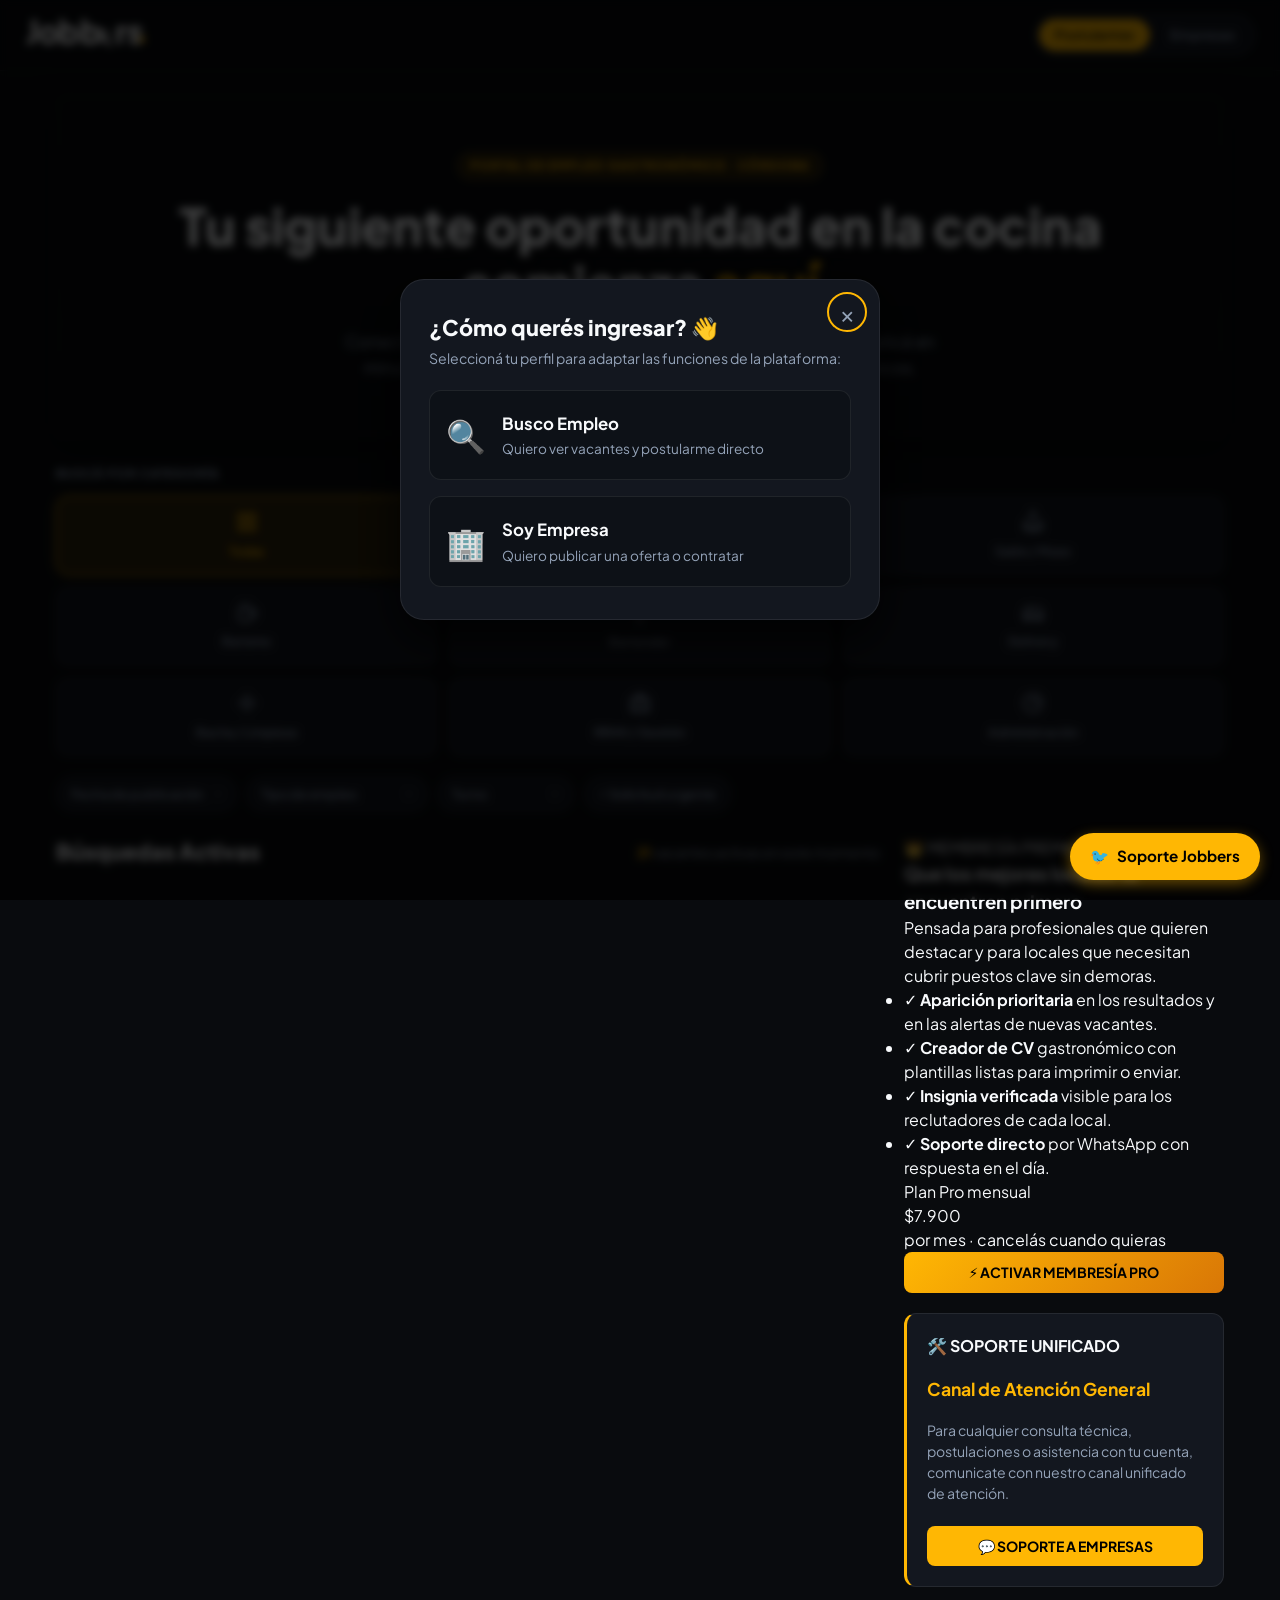
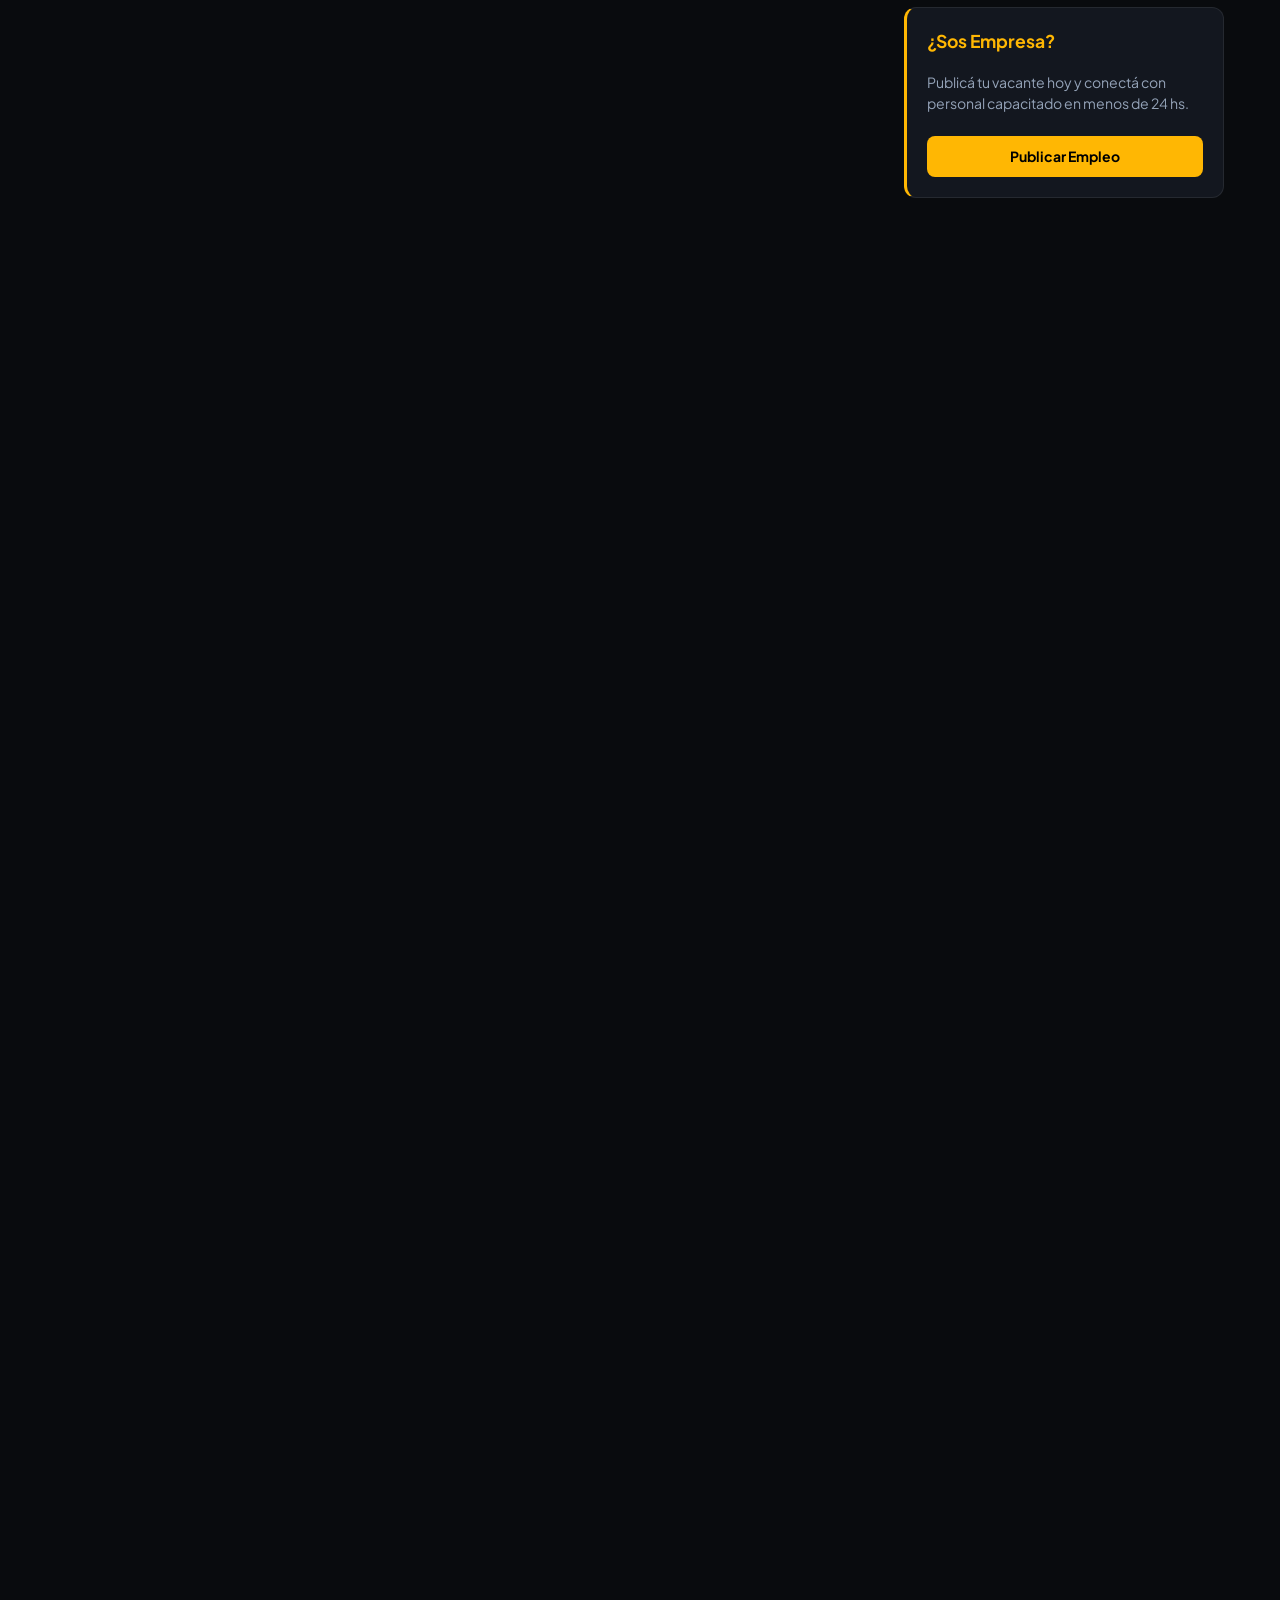
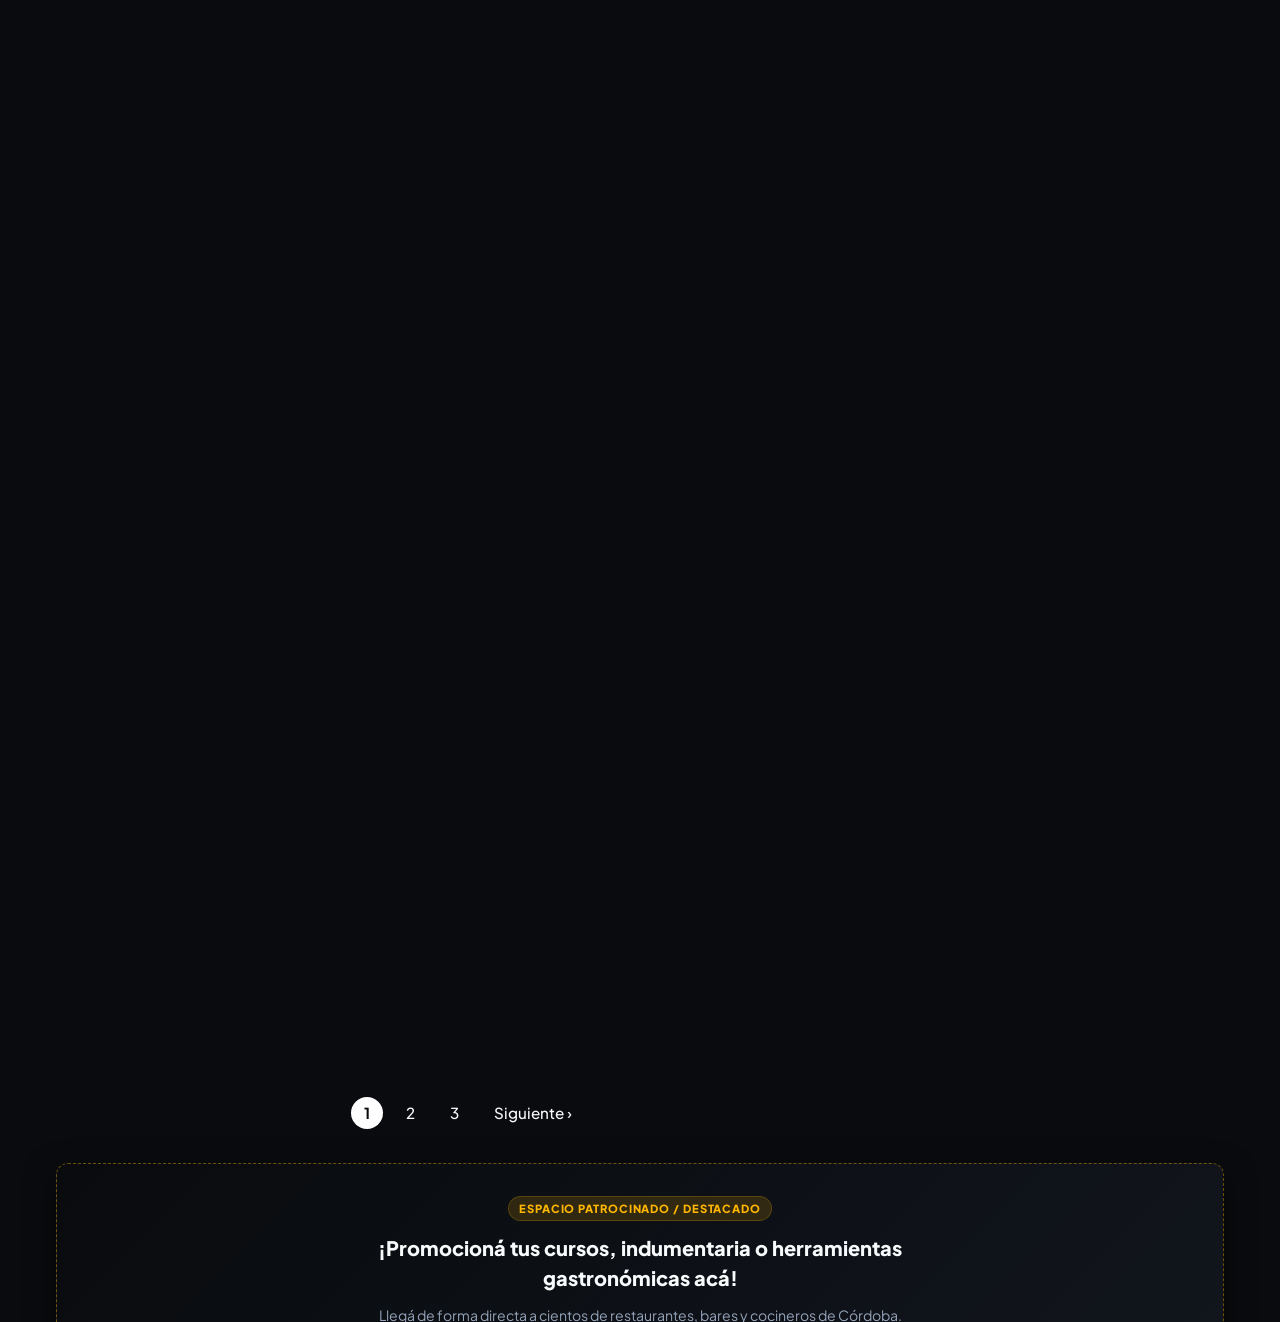
==== commit f166524c: "Update index.html" ====
--- a/index.html
+++ b/index.html
@@ -248,21 +248,33 @@
                 <aside class="sidebar">
 
                     <!-- WIDGET MEMBRESÍA PREMIUM POSTULANTES -->
-                    <div class="sidebar-widget widget-pro">
-                        <span class="badge-pro">👑 MEMBRESÍA PREMIUM</span>
-                        <h3 class="pro-title">JOBBERS PRO POSTULANTES</h3>
-                        <p class="pro-text">
-                            <strong>Suscripción mensual para acelerar tu contratación:</strong> Ubicación prioritaria en la grilla destacada y alertas exclusivas en tiempo real.
-                        </p>
-                        <a href="https://wa.me/5493513080197?text=Hola!%20Quiero%20activar%20la%20Membres%C3%ADa%20Premium%20Jobbers%20Pro" 
-                           target="_blank" 
-                           rel="noopener noreferrer" 
-                           class="btn-destacar-pro">
-                            ⚡ ACTIVAR MEMBRESÍA PRO
-                        </a>
+                    <div class="membership-card-premium">
+                        <div class="membership-badge-top">
+                            <span class="icon-crown">👑</span>
+                            <span class="badge-text">MEMBRESÍA PREMIUM / JOBBERS PRO</span>
+                        </div>
+                        
+                        <h3 class="membership-main-title">Que los mejores locales te encuentren primero</h3>
+                        <p class="membership-desc">Pensada para profesionales que quieren destacar y para locales que necesitan cubrir puestos clave sin demoras.</p>
+                        
+                        <ul class="membership-features">
+                            <li><span class="check-icon">✓</span> <span><strong>Aparición prioritaria</strong> en los resultados y en las alertas de nuevas vacantes.</span></li>
+                            <li><span class="check-icon">✓</span> <span><strong>Creador de CV</strong> gastronómico con plantillas listas para imprimir o enviar.</span></li>
+                            <li><span class="check-icon">✓</span> <span><strong>Insignia verificada</strong> visible para los reclutadores de cada local.</span></li>
+                            <li><span class="check-icon">✓</span> <span><strong>Soporte directo</strong> por WhatsApp con respuesta en el día.</span></li>
+                        </ul>
+
+                        <div class="membership-pricing-box">
+                            <span class="plan-label">Plan Pro mensual</span>
+                            <div class="plan-price">$7.900</div>
+                            <span class="plan-subtext">por mes · cancelás cuando quieras</span>
+                            <button type="button" class="btn-membership-action btn-destacar-pro">
+                                ⚡ ACTIVAR MEMBRESÍA PRO
+                            </button>
+                        </div>
                     </div>
 
-                    <!-- SOPORTE UNIFICADO (SOPORTE A EMPRESAS) -->
+                    <!-- SOPORTE UNIFICADO -->
                     <div class="sidebar-widget widget-accent-amber">
                         <span class="badge-pro badge-amber font-bold">🛠️ SOPORTE UNIFICADO</span>
                         <h3 class="text-amber mb-1 text-md mt-1">Canal de Atención General</h3>
@@ -557,18 +569,30 @@
 
             <section class="empresa-bottom-grid mt-4">
                 <!-- WIDGET MEMBRESÍA PREMIUM EMPRESAS -->
-                <div class="sidebar-widget widget-accent-green">
-                    <span class="badge-pro badge-green font-bold">⭐ PLANES & MEMBRESÍAS B2B</span>
-                    <h3 class="text-green mb-1 text-md mt-1">Membresía Corporativa Premium</h3>
-                    <p class="text-secondary text-sm mb-2">
-                        <strong>Suscripción exclusiva para gastronómicos:</strong> vacantes fijadas en portada, difusión prioritaria 24 hs y reclutamiento a medida para tu local.
-                    </p>
-                    <a href="https://wa.me/5493513080197?text=Hola%2C%20quisiera%20consultar%20las%20membres%C3%ADas%20premium%20y%20planes%20para%20Empresas." 
-                       target="_blank" 
-                       rel="noopener noreferrer" 
-                       class="btn-green btn-block text-center font-bold mb-2">
-                        VER PLANES PREMIUM
-                    </a>
+                <div class="membership-card-premium">
+                    <div class="membership-badge-top">
+                        <span class="icon-crown">👑</span>
+                        <span class="badge-text">MEMBRESÍA CORPORATIVA / JOBBERS B2B</span>
+                    </div>
+                    
+                    <h3 class="membership-main-title">Cubrí puestos clave en tu equipo sin perder tiempo</h3>
+                    <p class="membership-desc">Pensada para locales y gastronómicos que necesitan incorporar personal calificado en menos de 24 hs.</p>
+                    
+                    <ul class="membership-features">
+                        <li><span class="check-icon">✓</span> <span><strong>Vacantes fijadas</strong> de forma prioritaria en portada y grilla principal.</span></li>
+                        <li><span class="check-icon">✓</span> <span><strong>Acceso ilimitado</strong> a la base de talentos verificados con WhatsApp directo.</span></li>
+                        <li><span class="check-icon">✓</span> <span><strong>Difusión express</strong> de búsquedas en nuestras redes y canales de alerta.</span></li>
+                        <li><span class="check-icon">✓</span> <span><strong>Asesoramiento B2B</strong> y atención técnica personalizada.</span></li>
+                    </ul>
+
+                    <div class="membership-pricing-box">
+                        <span class="plan-label">Plan Empresa mensual</span>
+                        <div class="plan-price">$15.000</div>
+                        <span class="plan-subtext">por mes · cancelás cuando quieras</span>
+                        <button type="button" class="btn-membership-action btn-destacar-pro">
+                            ⚡ ACTIVAR PLAN CORPORATIVO
+                        </button>
+                    </div>
                 </div>
 
                 <!-- SOPORTE A EMPRESAS (CANAL UNIFICADO) -->
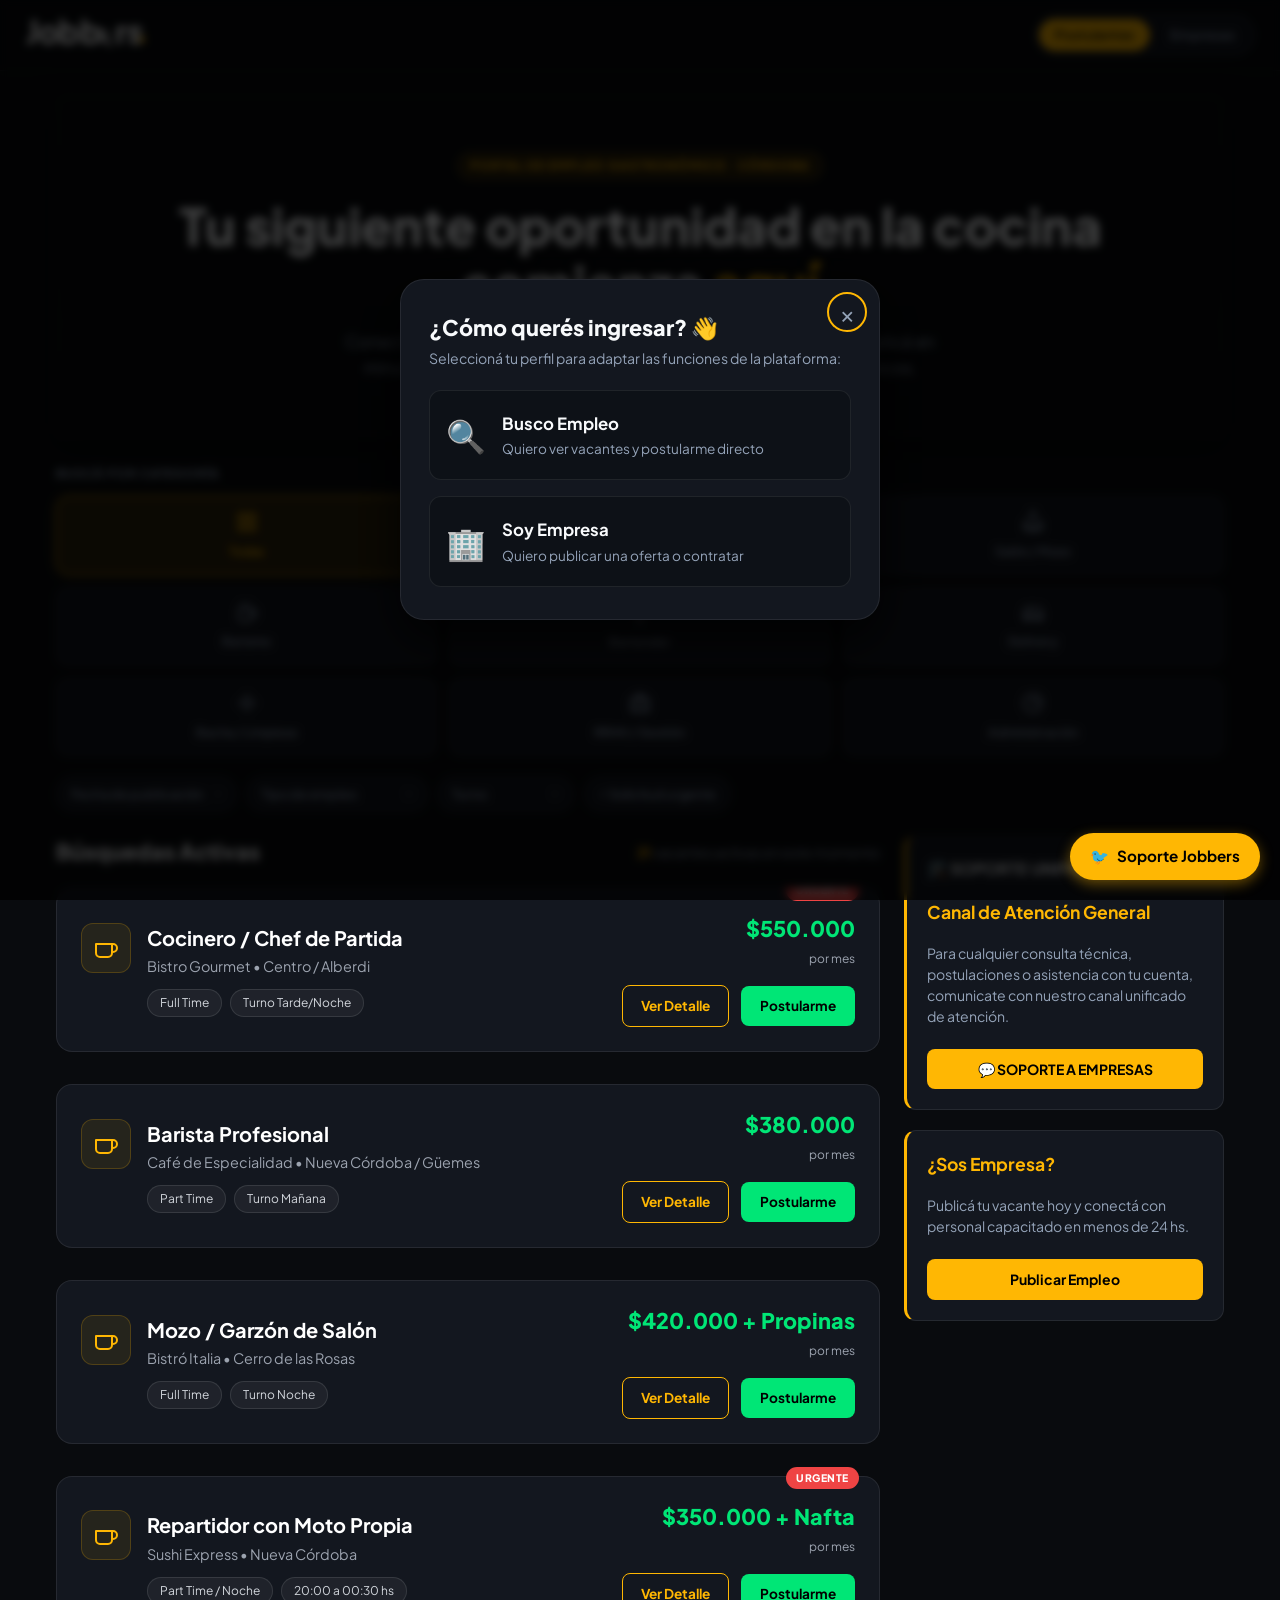
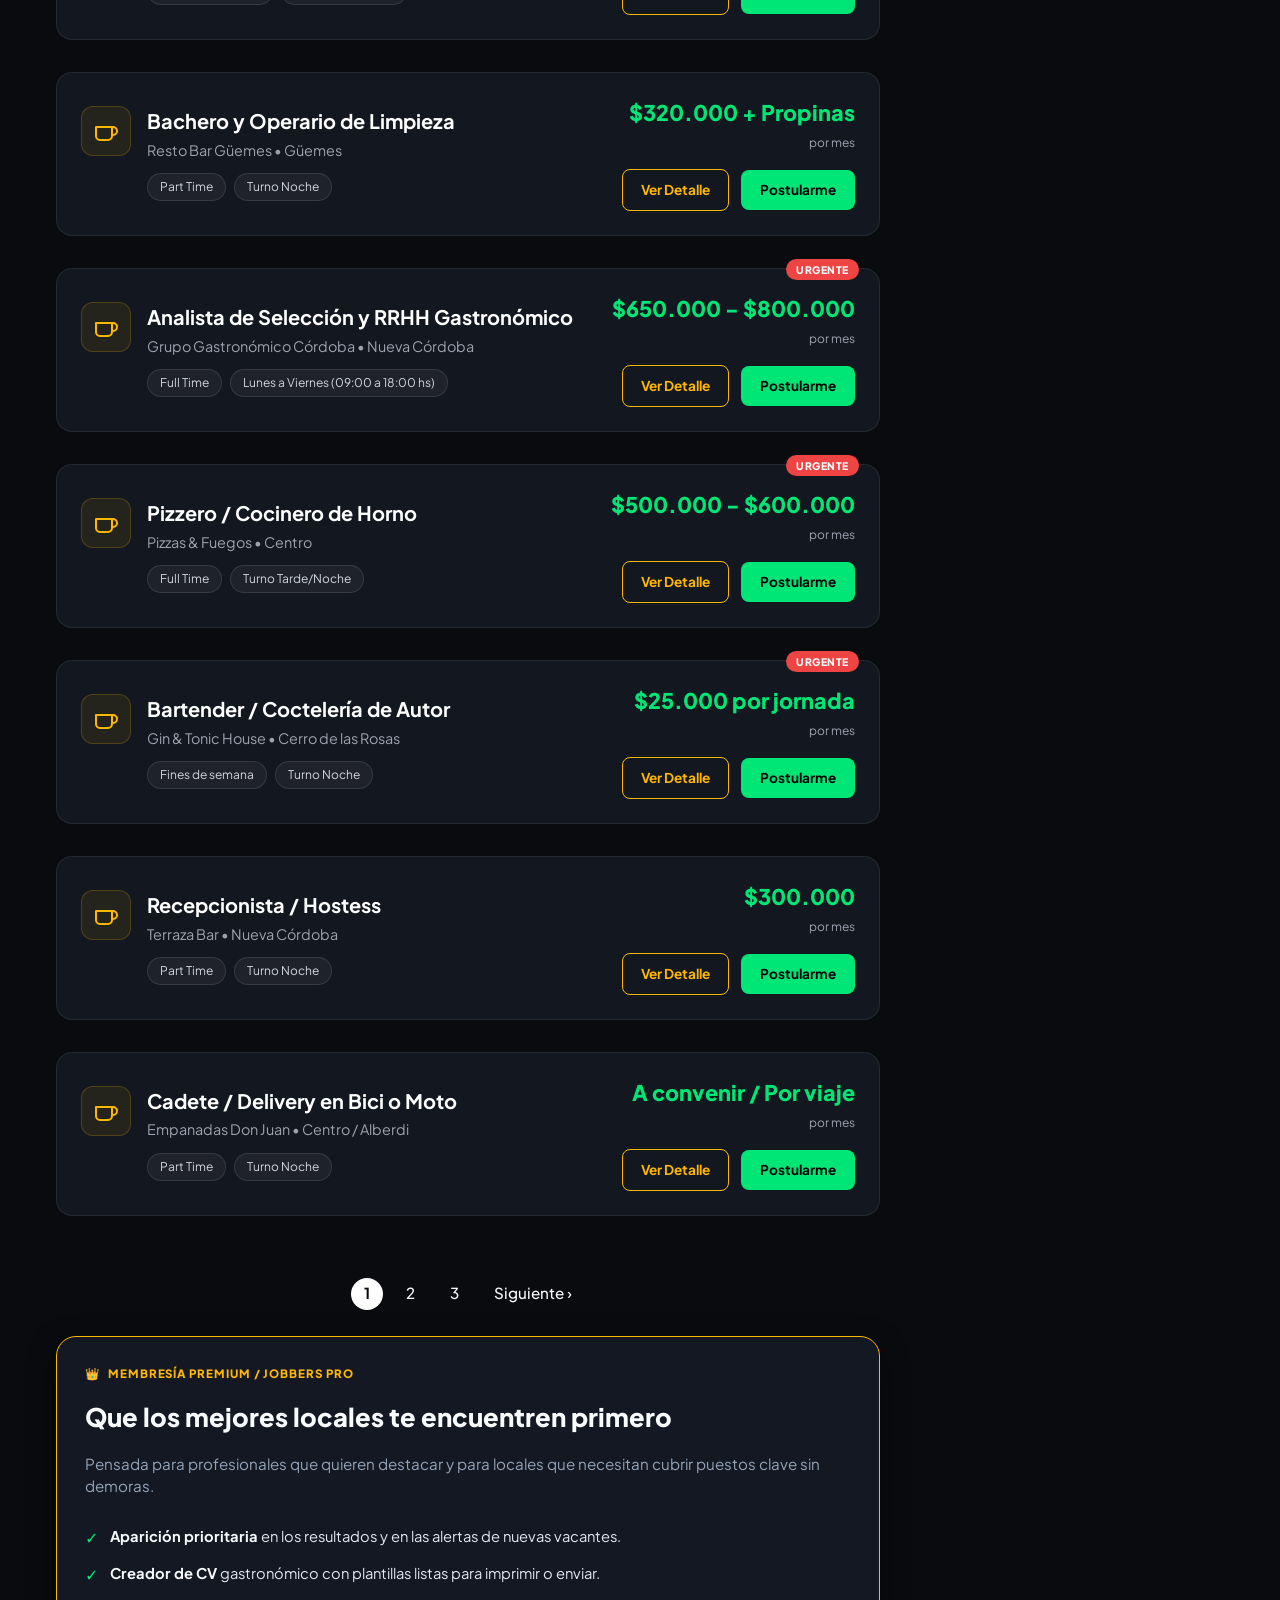
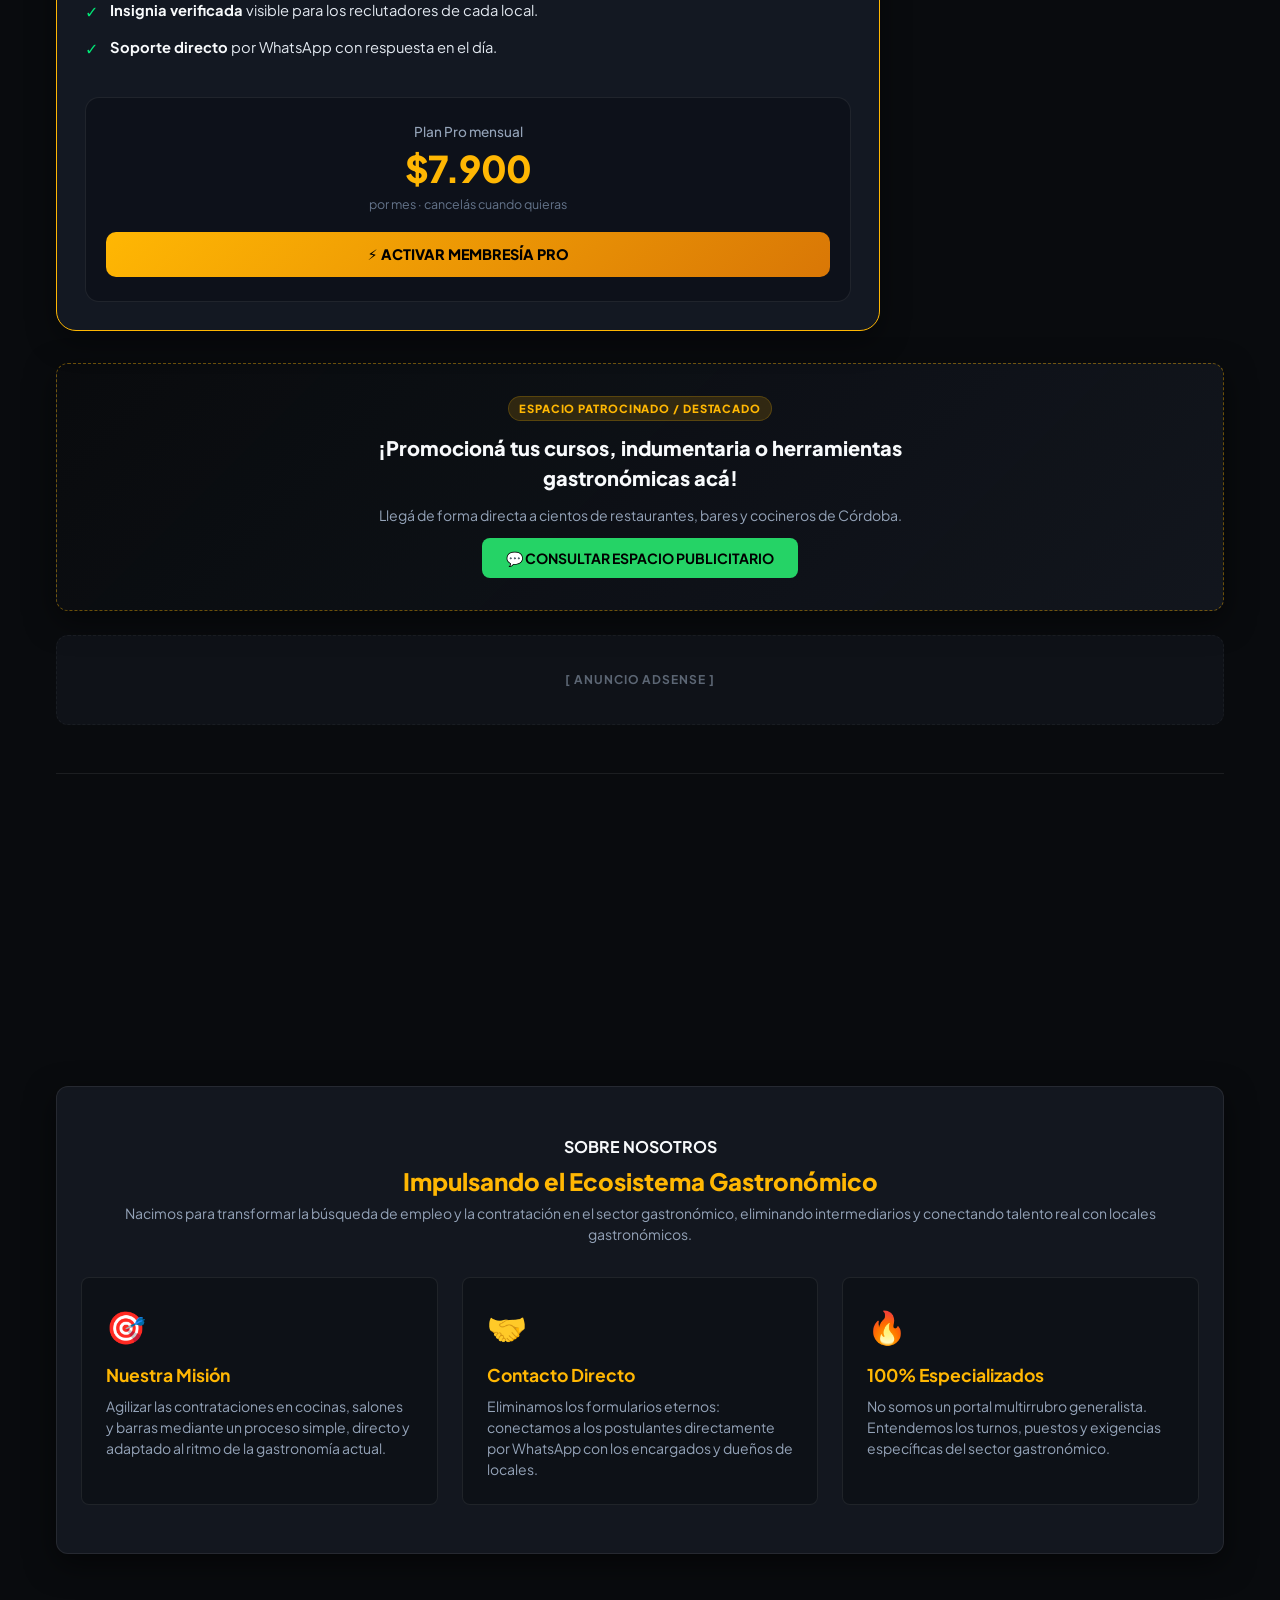
==== commit 75da9f67: "Update index.html" ====
--- a/index.html
+++ b/index.html
@@ -243,12 +243,9 @@
 
                     <!-- CONTENEDOR DE PAGINACIÓN -->
                     <nav class="pagination-container" id="pagination-container" aria-label="Paginación de vacantes"></nav>
-                </div>
-
-                <aside class="sidebar">
-
-                    <!-- WIDGET MEMBRESÍA PREMIUM POSTULANTES -->
-                    <div class="membership-card-premium">
+
+                    <!-- WIDGET MEMBRESÍA PREMIUM POSTULANTES (REUBICADO DEBAJO DE LAS BÚSQUEDAS) -->
+                    <div class="membership-card-premium mt-4">
                         <div class="membership-badge-top">
                             <span class="icon-crown">👑</span>
                             <span class="badge-text">MEMBRESÍA PREMIUM / JOBBERS PRO</span>
@@ -273,6 +270,9 @@
                             </button>
                         </div>
                     </div>
+                </div>
+
+                <aside class="sidebar">
 
                     <!-- SOPORTE UNIFICADO -->
                     <div class="sidebar-widget widget-accent-amber">
--- a/css/styles.css
+++ b/css/styles.css
@@ -1,3 +1,4 @@
+
 @import url('https://fonts.googleapis.com/css2?family=Plus+Jakarta+Sans:wght@400;500;600;700;800;900&display=swap');
 
 /* ==========================================================================
@@ -811,7 +812,7 @@
 }
 
 /* ==========================================================================
-12. BANNER PATROCINADO
+12. BANNER PATROCINADO Y TARJETAS DE MEMBRESÍA PREMIUM
 ========================================================================== */
 .banner-patrocinado {
   display: flex;
@@ -852,6 +853,128 @@
   max-width: 550px;
   font-size: 0.88rem;
   color: var(--text-secondary);
+}
+
+/* TARJETA DE MEMBRESÍA PREMIUM (NUEVA ESTÉTICA Y CORRECCIONES) */
+.membership-card-premium {
+  background-color: #131822;
+  border: 1px solid var(--accent-amber);
+  border-radius: 20px;
+  padding: 1.75rem;
+  box-shadow: 0 10px 30px rgba(0, 0, 0, 0.4);
+  display: flex;
+  flex-direction: column;
+  gap: 1.25rem;
+  font-family: var(--font-main);
+}
+
+.membership-badge-top {
+  display: flex;
+  align-items: center;
+  gap: 0.5rem;
+  font-size: 0.72rem;
+  font-weight: 800;
+  color: var(--accent-amber);
+  letter-spacing: 0.08em;
+  text-transform: uppercase;
+}
+
+.membership-main-title {
+  font-size: 1.6rem;
+  font-weight: 800;
+  color: var(--text-primary);
+  line-height: 1.2;
+}
+
+.membership-desc {
+  font-size: 0.95rem;
+  color: var(--text-secondary);
+  line-height: 1.5;
+}
+
+.membership-features {
+  list-style: none;
+  display: flex;
+  flex-direction: column;
+  gap: 0.85rem;
+  padding: 0;
+  margin: 0.5rem 0;
+}
+
+.membership-features li {
+  display: flex;
+  align-items: flex-start;
+  gap: 0.75rem;
+  font-size: 0.92rem;
+  color: #e2e8f0;
+  line-height: 1.4;
+}
+
+.membership-features li strong {
+  color: var(--text-primary);
+}
+
+.check-icon {
+  color: var(--accent-green);
+  font-weight: 900;
+  font-size: 1rem;
+  flex-shrink: 0;
+  margin-top: 1px;
+}
+
+.membership-pricing-box {
+  background-color: #0d111a;
+  border: 1px solid var(--border-color);
+  border-radius: 14px;
+  padding: 1.5rem 1.25rem;
+  text-align: center;
+  display: flex;
+  flex-direction: column;
+  align-items: center;
+  gap: 0.4rem;
+  margin-top: 0.5rem;
+}
+
+.plan-label {
+  font-size: 0.85rem;
+  color: var(--text-secondary);
+  font-weight: 500;
+}
+
+.plan-price {
+  font-size: 2.3rem;
+  font-weight: 800;
+  color: var(--accent-amber);
+  line-height: 1.1;
+  letter-spacing: -0.02em;
+}
+
+.plan-subtext {
+  font-size: 0.78rem;
+  color: #64748b;
+  margin-bottom: 0.75rem;
+}
+
+.btn-membership-action {
+  width: 100%;
+  background-color: var(--accent-amber);
+  color: #000000;
+  border: none;
+  border-radius: 10px;
+  padding: 0.85rem 1rem;
+  font-size: 0.9rem;
+  font-weight: 800;
+  cursor: pointer;
+  display: inline-flex;
+  align-items: center;
+  justify-content: center;
+  gap: 0.5rem;
+  transition: filter var(--transition-fast), transform var(--transition-fast);
+}
+
+.btn-membership-action:hover {
+  filter: brightness(1.1);
+  transform: translateY(-2px);
 }
 
 /* ==========================================================================
@@ -1530,3 +1653,4 @@
   border-radius: 50% !important;
   object-fit: cover !important;
 }
+
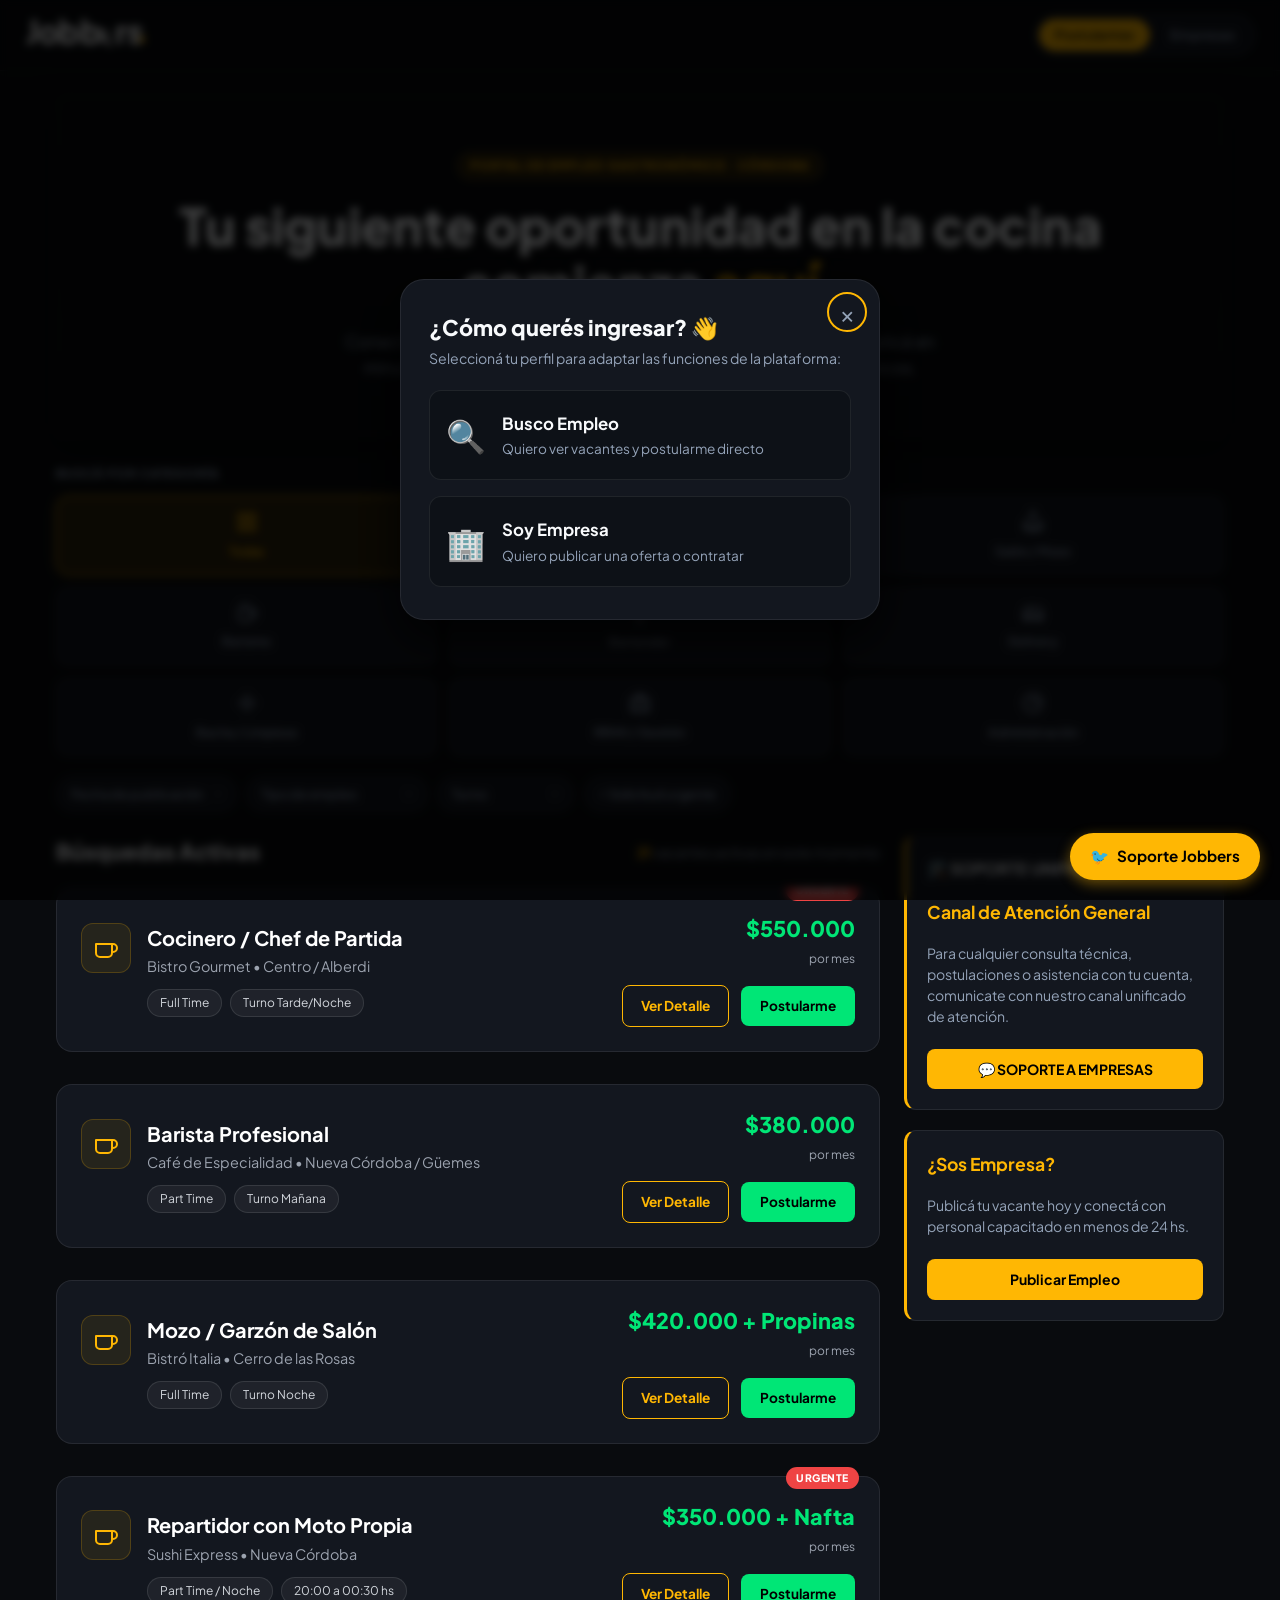
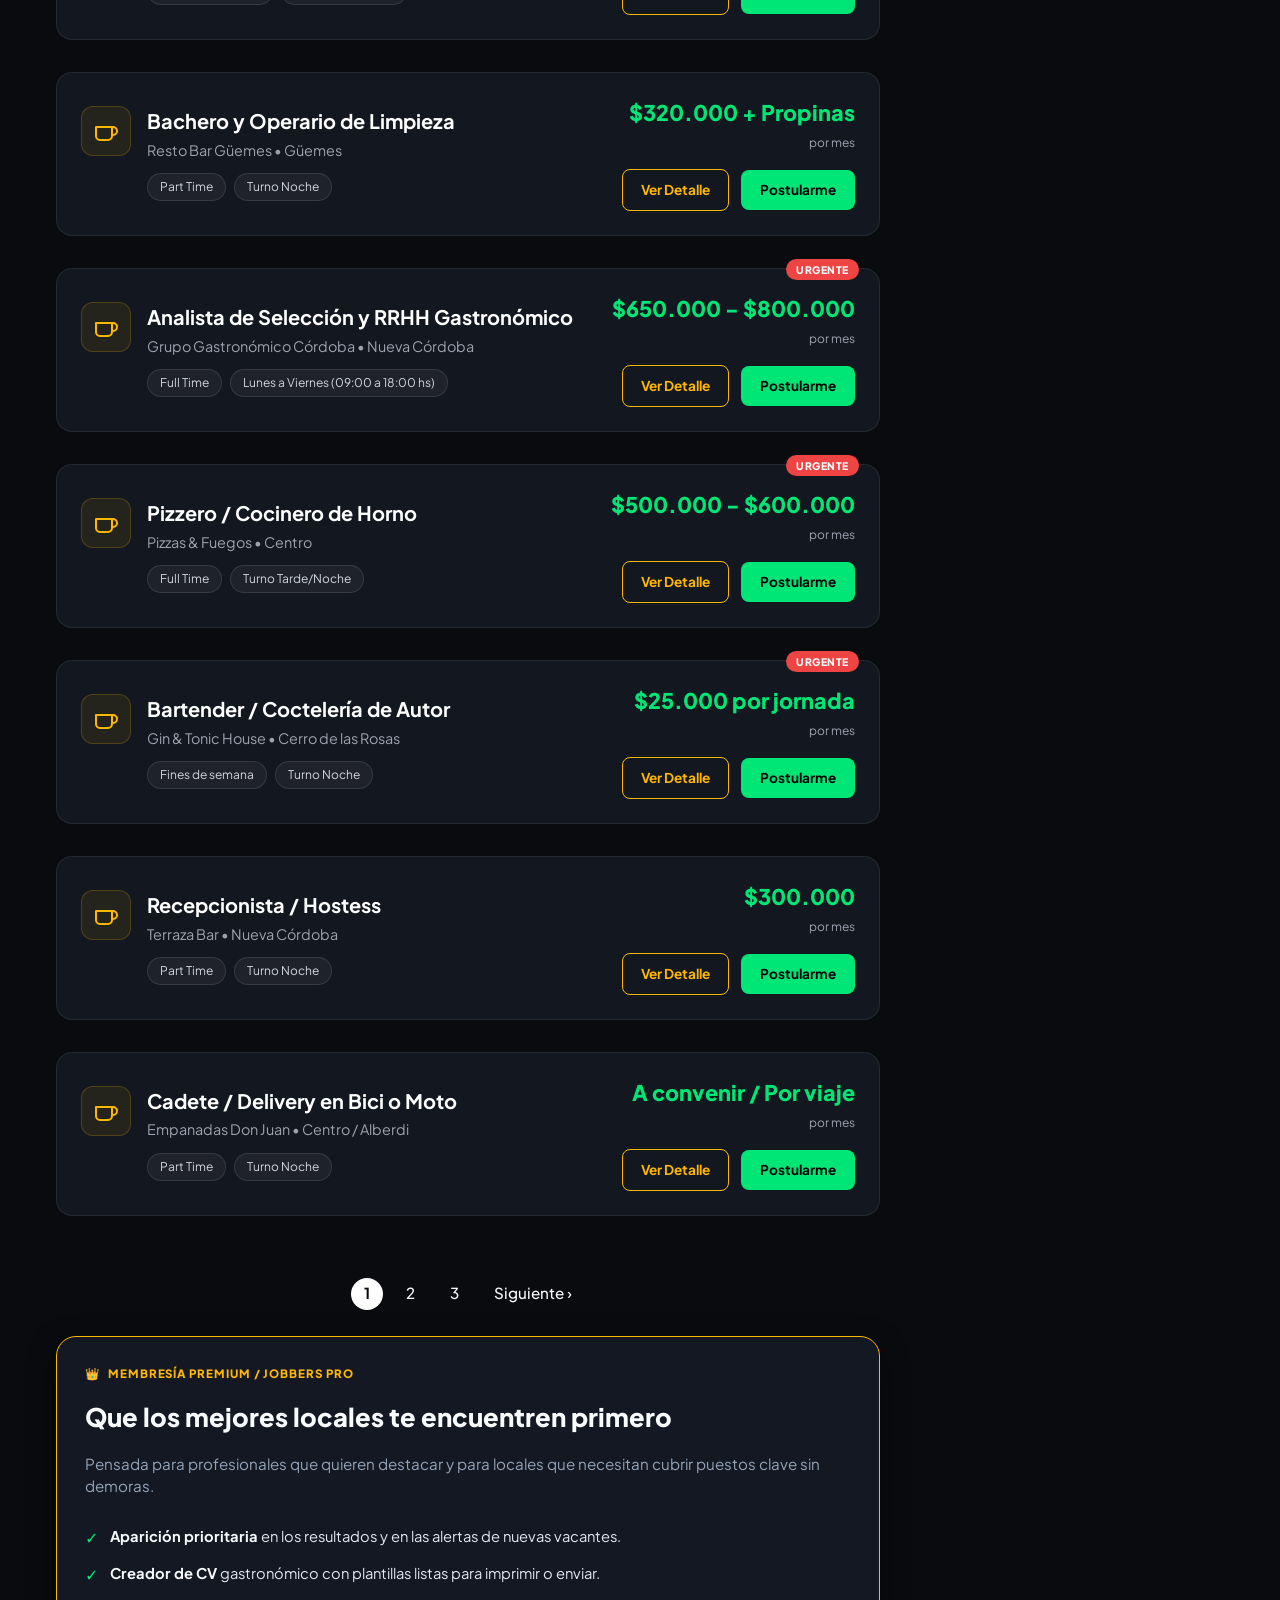
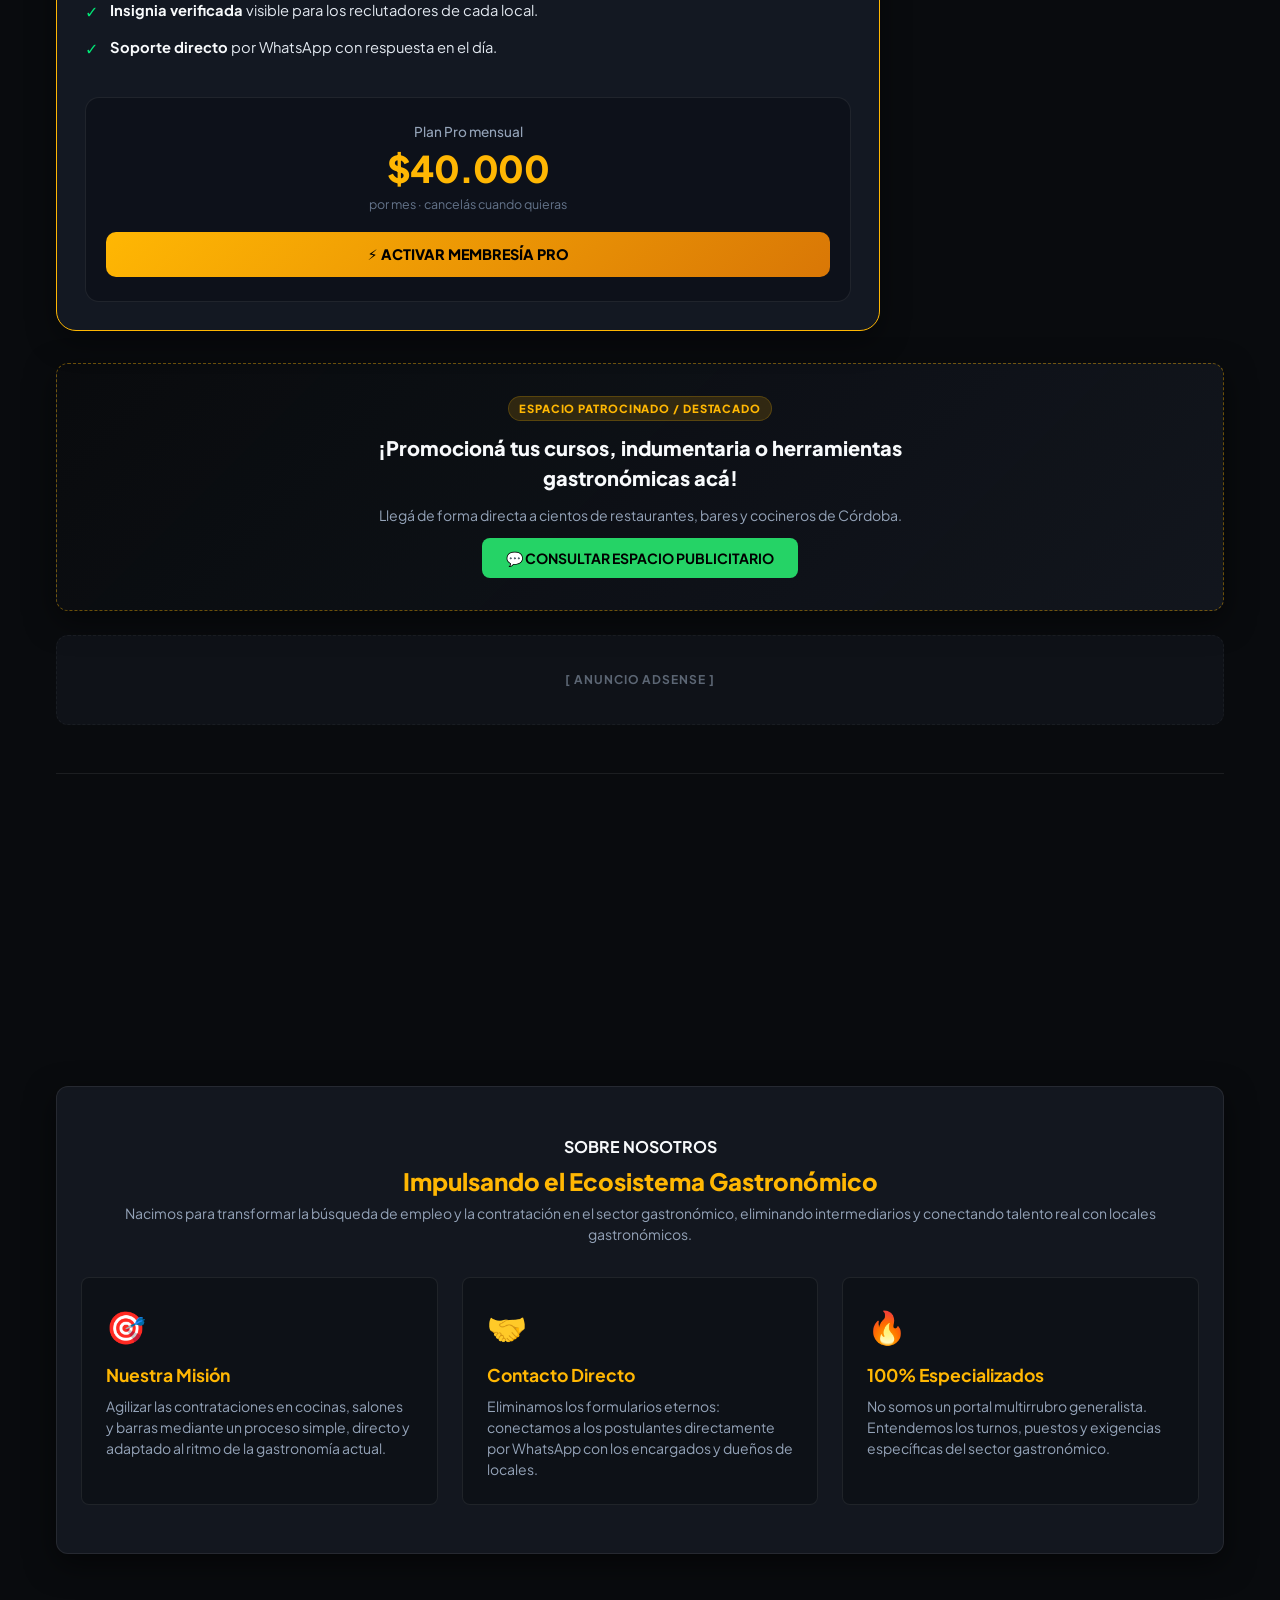
==== commit aaa33485: "Update index.html" ====
--- a/index.html
+++ b/index.html
@@ -244,7 +244,7 @@
                     <!-- CONTENEDOR DE PAGINACIÓN -->
                     <nav class="pagination-container" id="pagination-container" aria-label="Paginación de vacantes"></nav>
 
-                    <!-- WIDGET MEMBRESÍA PREMIUM POSTULANTES (REUBICADO DEBAJO DE LAS BÚSQUEDAS) -->
+                    <!-- WIDGET MEMBRESÍA PREMIUM POSTULANTES (DEBAJO DE BÚSQUEDAS CON PRECIO ACTUALIZADO) -->
                     <div class="membership-card-premium mt-4">
                         <div class="membership-badge-top">
                             <span class="icon-crown">👑</span>
@@ -263,7 +263,7 @@
 
                         <div class="membership-pricing-box">
                             <span class="plan-label">Plan Pro mensual</span>
-                            <div class="plan-price">$7.900</div>
+                            <div class="plan-price">$40.000</div>
                             <span class="plan-subtext">por mes · cancelás cuando quieras</span>
                             <button type="button" class="btn-membership-action btn-destacar-pro">
                                 ⚡ ACTIVAR MEMBRESÍA PRO
@@ -587,7 +587,7 @@
 
                     <div class="membership-pricing-box">
                         <span class="plan-label">Plan Empresa mensual</span>
-                        <div class="plan-price">$15.000</div>
+                        <div class="plan-price">$40.000</div>
                         <span class="plan-subtext">por mes · cancelás cuando quieras</span>
                         <button type="button" class="btn-membership-action btn-destacar-pro">
                             ⚡ ACTIVAR PLAN CORPORATIVO
